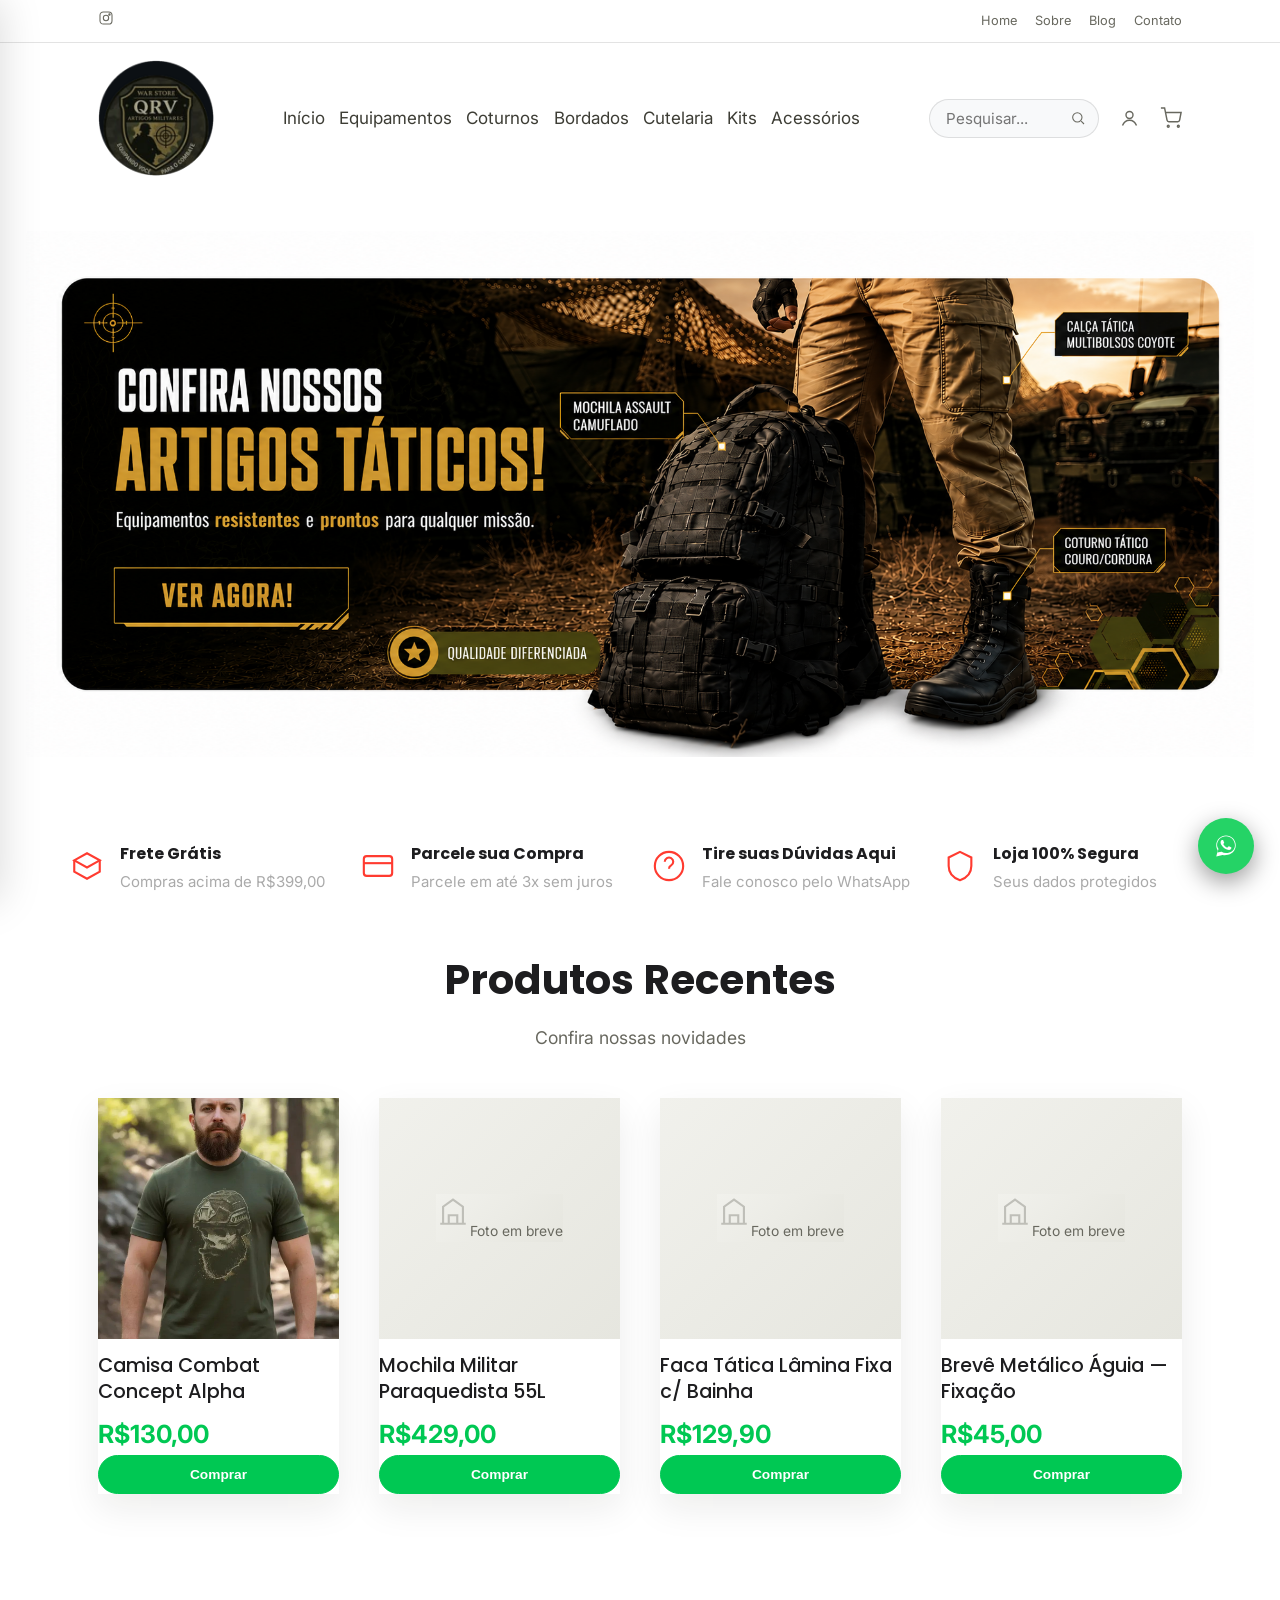
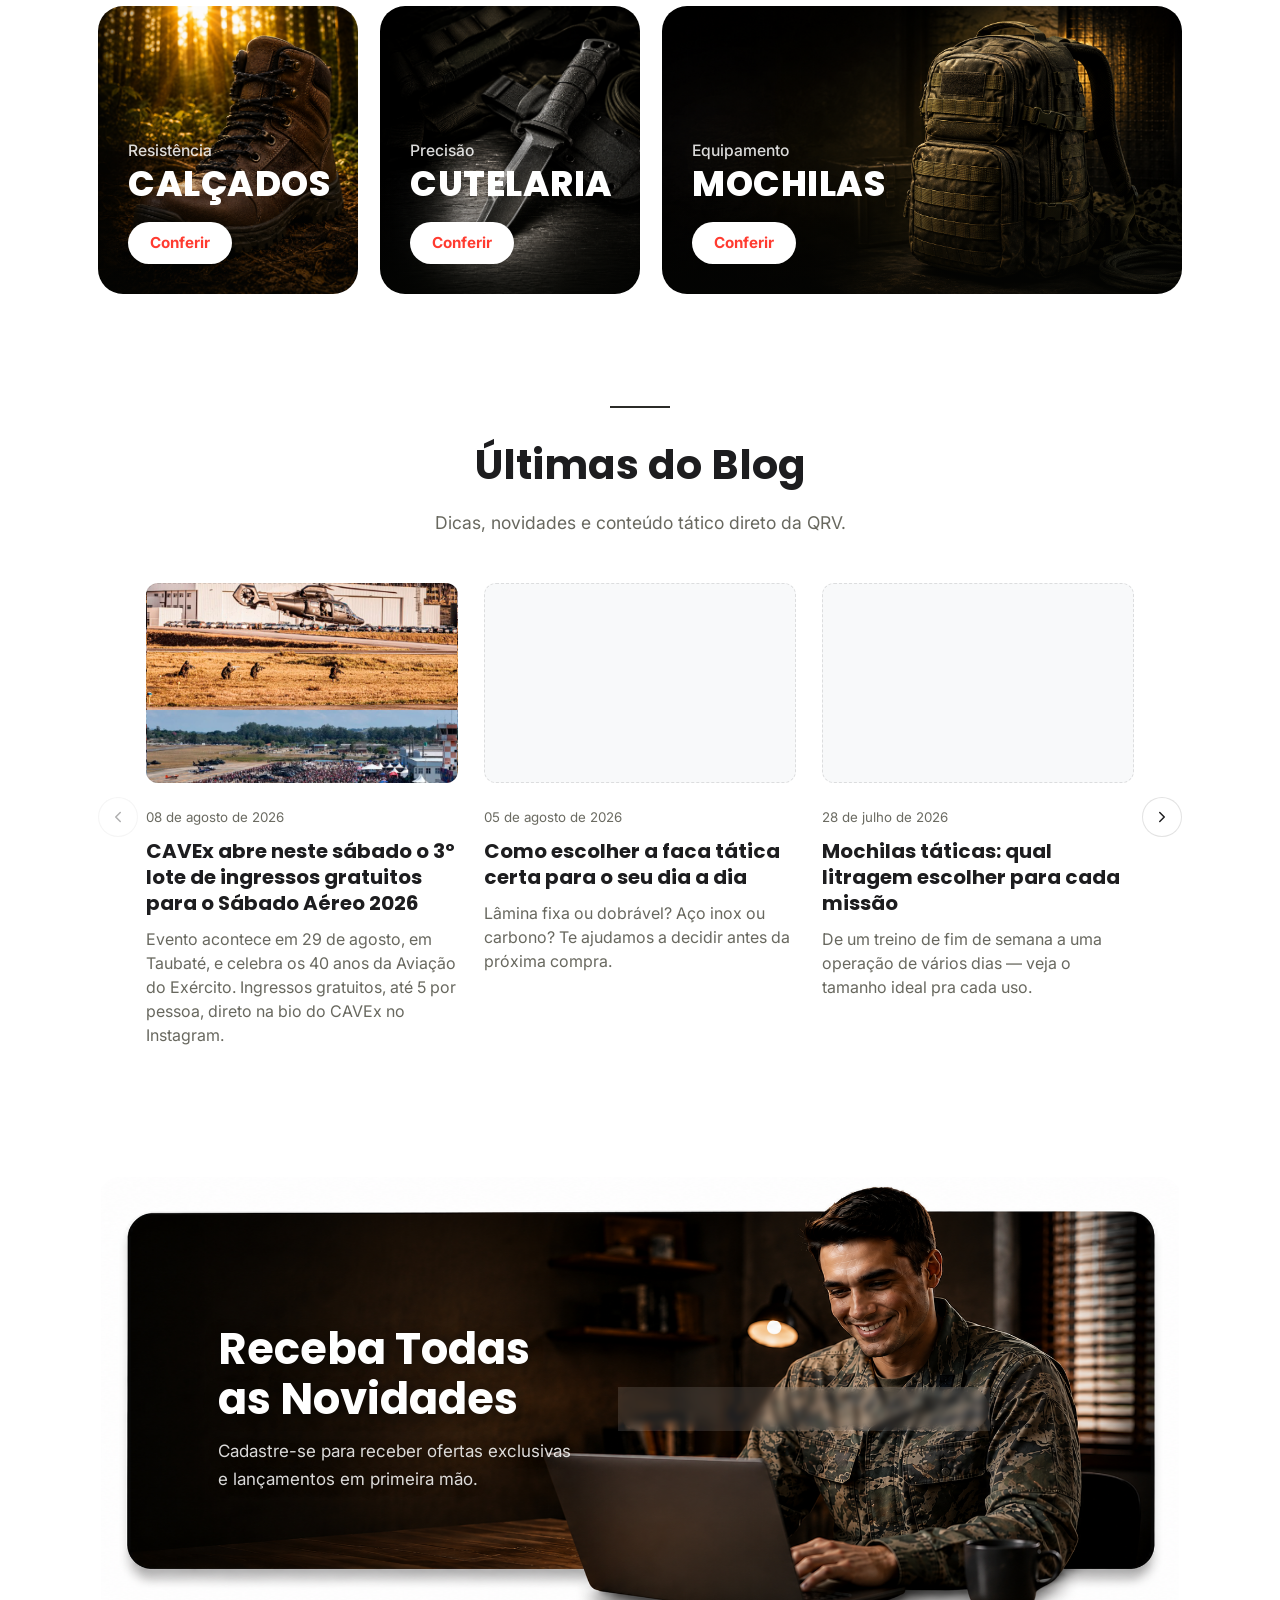
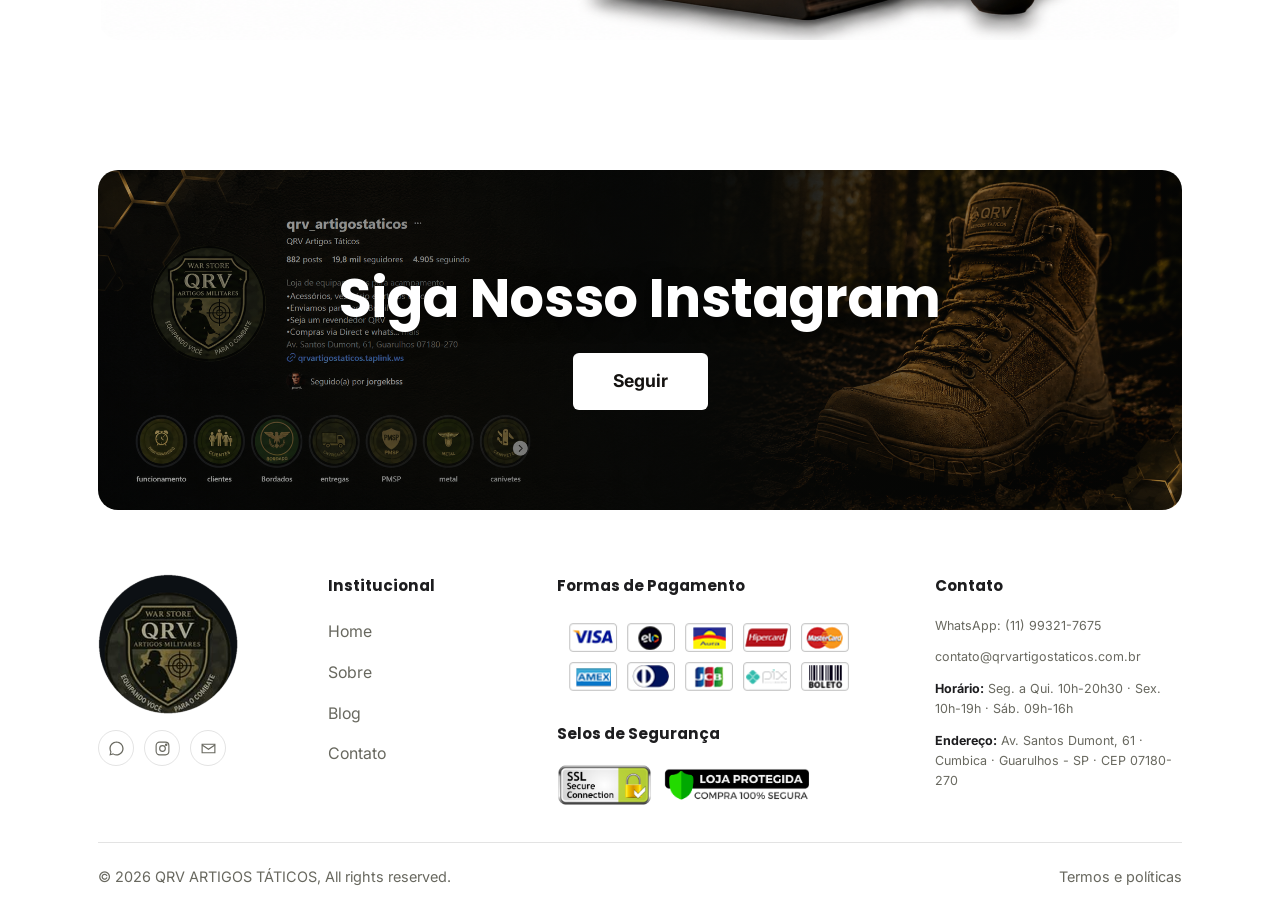
==== index.html @ dce921ef "c" ====
<!DOCTYPE html>
<html lang="pt-BR">
<head>
<meta charset="UTF-8">
<script>(function(){try{var t=localStorage.getItem('qrv_theme')||'light';document.documentElement.setAttribute('data-theme',t);}catch(e){}})();</script>
<link rel="icon" type="image/svg+xml" href="assets/favicon.svg">
<link rel="icon" type="image/png" sizes="32x32" href="assets/favicon-32.png">
<link rel="icon" type="image/png" sizes="192x192" href="assets/favicon-192.png">
<link rel="apple-touch-icon" href="assets/favicon-192.png">
<link rel="shortcut icon" href="assets/favicon.ico">
<meta name="viewport" content="width=device-width, initial-scale=1.0">
<title>QRV Artigos Táticos | Equipando você para o combate</title>
<link rel="preconnect" href="https://fonts.googleapis.com">
<link href="https://fonts.googleapis.com/css2?family=Inter:wght@400;500;600;700;800&family=Oswald:wght@400;500;600;700&family=Poppins:wght@300;400;500;600;700;800;900&display=swap" rel="stylesheet">
<link rel="stylesheet" href="assets/style.css?v=17">
</head>
<body>

  <div class="topbar">
    <div class="container">
      <div class="left">
        <a href="https://instagram.com/qrv_artigostaticos" target="_blank" rel="noopener" aria-label="Instagram">
          <svg viewBox="0 0 24 24" fill="none" stroke="currentColor" stroke-width="1.6" width="16" height="16"><rect x="3" y="3" width="18" height="18" rx="5"/><circle cx="12" cy="12" r="4"/><circle cx="17.2" cy="6.8" r="1"/></svg>
        </a>
      </div>
      <div class="right">
        <a href="index.html">Home</a>
        <a href="quem-somos.html">Sobre</a>
        <a href="index.html#blog">Blog</a>
        <a href="contato.html">Contato</a>
      </div>
    </div>
  </div>

  <header class="main">
    <div class="container">
      <div class="header-left">
        <button class="menu-toggle" id="menuToggle" aria-label="Abrir menu"><span></span><span></span><span></span></button>
        <a href="index.html" class="mini-logo"><img src="assets/logo.png" alt="QRV Artigos Táticos"></a>
      </div>
      <nav class="primary categories-nav inline-cats">
        <ul>
          <li><a href="index.html">Início</a></li>
          <li><a href="produtos.html?categoria=vestuario">Equipamentos</a></li>
          <li><a href="produtos.html?categoria=calcados">Coturnos</a></li>
          <li><a href="bordados.html">Bordados</a></li>
          <li><a href="produtos.html?categoria=facas">Cutelaria</a></li>
          <li><a href="produtos.html?categoria=kits">Kits</a></li>
          <li><a href="produtos.html?categoria=acessorios">Acessórios</a></li>
        </ul>
      </nav>
      <div class="header-actions">
        <form class="header-search-box" id="headerSearchBox" action="produtos.html" method="get">
          <input type="text" name="busca" placeholder="Pesquisar..." aria-label="Pesquisar produtos">
          <button type="submit" aria-label="Buscar"><svg viewBox="0 0 24 24" fill="none" stroke="currentColor" stroke-width="1.6" width="16" height="16"><circle cx="11" cy="11" r="7"/><path d="M21 21l-4.3-4.3"/></svg></button>
        </form>
        <a href="contato.html" class="account-link" aria-label="Minha conta / Fale conosco">
          <svg viewBox="0 0 24 24" fill="none" stroke="currentColor" stroke-width="1.6" width="21" height="21"><circle cx="12" cy="8" r="4"/><path d="M4 20c1.6-4 5-6 8-6s6.4 2 8 6"/></svg>
        </a>
        <a href="cart.html" class="cart-link" aria-label="Carrinho de compras">
          <svg viewBox="0 0 24 24" fill="none" stroke="currentColor" stroke-width="1.6" width="22" height="22"><circle cx="9" cy="21" r="1"/><circle cx="20" cy="21" r="1"/><path d="M1 1h4l2.68 13.39a2 2 0 0 0 2 1.61h9.72a2 2 0 0 0 2-1.61L23 6H6"/></svg>
          <span class="cart-count" id="cartCount">0</span>
        </a>
      </div>
    </div>
  </header>

  <!-- Drawer de menu mobile -->
  <div class="drawer-overlay" id="drawerOverlay"></div>
  <div class="mobile-drawer" id="mobileDrawer">
    <button class="drawer-close" id="drawerClose" aria-label="Fechar menu">&times;</button>
    <nav class="drawer-nav">
      <a href="produtos.html">Todos os Produtos</a>
      <a href="produtos.html?categoria=acessorios">Acessórios</a>
      <a href="produtos.html?categoria=calcados">Calçados</a>
      <a href="produtos.html?categoria=facas">Cutelaria</a>
      <a href="produtos.html?categoria=mochilas">Mochilas</a>
      <a href="produtos.html?categoria=protecao">Munição</a>
      <a href="produtos.html?categoria=vestuario">Vestuário</a>
      <a href="bordados.html">Bordados</a>
      <a href="revendedor.html">Seja Revendedor</a>
      <a href="quem-somos.html">Quem Somos</a>
      <a href="contato.html">Fale Conosco</a>
    </nav>
  </div>

  <!-- Banner promocional / carrossel automático -->
  <section class="promo-banner">
    <div class="promo-slides" id="promoSlides">
      <div class="promo-slide image-ready active" data-i="0" style="background-image:url('assets/banners/hero-artigos-taticos.png');">
        <a href="produtos.html" class="promo-slide-link" aria-label="Confira nossos artigos táticos"></a>
      </div>
      <div class="promo-slide image-ready" data-i="1" style="background-image:url('assets/banners/hero-protecao-defesa.png');">
        <a href="produtos.html?categoria=protecao" class="promo-slide-link" aria-label="Equipamentos de proteção e defesa"></a>
      </div>
      <div class="promo-slide image-ready" data-i="2" style="background-image:url('assets/banners/hero-bordado.png');">
        <a href="bordados.html" class="promo-slide-link" aria-label="Bordado 100% personalizado"></a>
      </div>
    </div>
    <div class="promo-dots" id="promoDots">
      <span class="active" data-i="0"></span><span data-i="1"></span><span data-i="2"></span>
    </div>
  </section>

  <!-- Barra de confiança -->
  <section class="trust-bar">
    <div class="container">
      <div class="trust-item">
        <svg viewBox="0 0 24 24" fill="none" stroke="currentColor" stroke-width="1.5"><path d="M3 8l9-5 9 5-9 5-9-5z"/><path d="M3 8v8l9 5 9-5V8"/></svg>
        <div><strong>Frete Grátis</strong><span>Compras acima de R$399,00</span></div>
      </div>
      <div class="trust-item">
        <svg viewBox="0 0 24 24" fill="none" stroke="currentColor" stroke-width="1.5"><rect x="2" y="5" width="20" height="14" rx="2"/><path d="M2 10h20"/></svg>
        <div><strong>Parcele sua Compra</strong><span>Parcele em até 3x sem juros</span></div>
      </div>
      <div class="trust-item">
        <svg viewBox="0 0 24 24" fill="none" stroke="currentColor" stroke-width="1.5"><path d="M12 19v.01"/><path d="M9 9a3 3 0 1 1 4.5 2.6c-.9.5-1.5 1.1-1.5 2.4"/><circle cx="12" cy="12" r="10"/></svg>
        <div><strong>Tire suas Dúvidas Aqui</strong><span>Fale conosco pelo WhatsApp</span></div>
      </div>
      <div class="trust-item">
        <svg viewBox="0 0 24 24" fill="none" stroke="currentColor" stroke-width="1.5"><path d="M12 2l8 4v6c0 5-3.5 8.5-8 10-4.5-1.5-8-5-8-10V6l8-4z"/></svg>
        <div><strong>Loja 100% Segura</strong><span>Seus dados protegidos</span></div>
      </div>
    </div>
  </section>

  <!-- Produtos Recentes — uma única fileira de 4 cards, igual à Feel -->
  <section class="section tight">
    <div class="container">
      <h2 class="section-title">Produtos Recentes</h2>
      <p class="section-sub">Confira nossas novidades</p>

      <div class="product-grid product-grid-4" id="recentesGrid">
        <article class="example-card product-card">
          <a href="produtos.html?categoria=vestuario">
            <div class="product-photo"><img src="assets/produto-camiseta.jpg" alt="Camisa Combat Concept Alpha" loading="lazy"></div>
            <div class="product-body">
              <h3>Camisa Combat Concept Alpha</h3>
              <p class="loc">Geral · Disponível</p>
              <div class="product-price">R$130,00</div>
            </div>
          </a>
          <button type="button" class="btn-add-cart" onclick="window.location.href='produtos.html'">Comprar</button>
        </article>
        <article class="example-card product-card">
          <a href="produtos.html?categoria=mochilas">
            <div class="product-photo"><div class="ph-wrap"><svg viewBox="0 0 24 24" fill="none" stroke="currentColor" stroke-width="1.5"><path d="M3 21h18M5 21V9l7-5 7 5v12M9 21v-6h6v6"/></svg>Foto em breve</div></div>
            <div class="product-body">
              <h3>Mochila Militar Paraquedista 55L</h3>
              <p class="loc">Exército Brasileiro · Disponível</p>
              <div class="product-price">R$429,00</div>
            </div>
          </a>
          <button type="button" class="btn-add-cart" onclick="window.location.href='produtos.html'">Comprar</button>
        </article>
        <article class="example-card product-card">
          <a href="produtos.html?categoria=facas">
            <div class="product-photo"><div class="ph-wrap"><svg viewBox="0 0 24 24" fill="none" stroke="currentColor" stroke-width="1.5"><path d="M3 21h18M5 21V9l7-5 7 5v12M9 21v-6h6v6"/></svg>Foto em breve</div></div>
            <div class="product-body">
              <h3>Faca Tática Lâmina Fixa c/ Bainha</h3>
              <p class="loc">Geral · Disponível</p>
              <div class="product-price">R$129,90</div>
            </div>
          </a>
          <button type="button" class="btn-add-cart" onclick="window.location.href='produtos.html'">Comprar</button>
        </article>
        <article class="example-card product-card">
          <a href="produtos.html?categoria=insignias">
            <div class="product-photo"><div class="ph-wrap"><svg viewBox="0 0 24 24" fill="none" stroke="currentColor" stroke-width="1.5"><path d="M3 21h18M5 21V9l7-5 7 5v12M9 21v-6h6v6"/></svg>Foto em breve</div></div>
            <div class="product-body">
              <h3>Brevê Metálico Águia — Fixação</h3>
              <p class="loc">Aeronáutica · Disponível</p>
              <div class="product-price">R$45,00</div>
            </div>
          </a>
          <button type="button" class="btn-add-cart" onclick="window.location.href='produtos.html'">Comprar</button>
        </article>
      </div>
    </div>
  </section>

  <!-- Mosaico de categorias — 3 cards (escuro / amarelo / vermelho), igual à Feel -->
  <section class="section tight">
    <div class="container">
      <div class="category-mosaic">
        <a class="mosaic-tile" href="produtos.html?categoria=calcados" aria-label="Ver Calçados" style="--tile-bg:url('banner-categoria-calcados.png');">
          <div class="mosaic-tile-content">
            <span class="mosaic-eyebrow">Resistência</span>
            <h3 class="mosaic-title">Calçados</h3>
            <span class="mosaic-conferir">Conferir</span>
          </div>
        </a>
        <a class="mosaic-tile" href="produtos.html?categoria=facas" aria-label="Ver Cutelaria" style="--tile-bg:url('banner-categoria-cutelaria.png');">
          <div class="mosaic-tile-content">
            <span class="mosaic-eyebrow">Precisão</span>
            <h3 class="mosaic-title">Cutelaria</h3>
            <span class="mosaic-conferir">Conferir</span>
          </div>
        </a>
        <a class="mosaic-tile" href="produtos.html?categoria=mochilas" aria-label="Ver Mochilas" style="--tile-bg:url('banner-categoria-mochilas.png');">
          <div class="mosaic-tile-content">
            <span class="mosaic-eyebrow">Equipamento</span>
            <h3 class="mosaic-title">Mochilas</h3>
            <span class="mosaic-conferir">Conferir</span>
          </div>
        </a>
      </div>
    </div>
  </section>

  <!-- Últimas do Blog -->
  <section class="section tight" id="blog">
    <div class="container">
      <div class="gold-rule"></div>
      <h2 class="section-title">Últimas do Blog</h2>
      <p class="section-sub">Dicas, novidades e conteúdo tático direto da QRV.</p>

      <div class="blog-carousel">
        <button type="button" class="blog-carousel-arrow prev" id="blogPrev" aria-label="Notícias anteriores">
          <svg viewBox="0 0 24 24" fill="none" stroke="currentColor" stroke-width="2" stroke-linecap="round" stroke-linejoin="round"><path d="M15 18l-6-6 6-6"/></svg>
        </button>
        <div class="blog-grid" id="blogGrid">
          <article class="blog-card">
            <a href="blog-cavex-sabado-aereo.html" class="blog-card-photo" style="background-image:url('assets/blog-cavex-sabado-aereo.png');"></a>
            <div class="blog-card-body">
              <span class="blog-card-date">08 de agosto de 2026</span>
              <h3><a href="blog-cavex-sabado-aereo.html">CAVEx abre neste sábado o 3º lote de ingressos gratuitos para o Sábado Aéreo 2026</a></h3>
              <p>Evento acontece em 29 de agosto, em Taubaté, e celebra os 40 anos da Aviação do Exército. Ingressos gratuitos, até 5 por pessoa, direto na bio do CAVEx no Instagram.</p>
            </div>
          </article>
          <article class="blog-card">
            <a href="blog-escolher-faca-tatica.html" class="blog-card-photo"></a>
            <div class="blog-card-body">
              <span class="blog-card-date">05 de agosto de 2026</span>
              <h3><a href="blog-escolher-faca-tatica.html">Como escolher a faca tática certa para o seu dia a dia</a></h3>
              <p>Lâmina fixa ou dobrável? Aço inox ou carbono? Te ajudamos a decidir antes da próxima compra.</p>
            </div>
          </article>
          <article class="blog-card">
            <a href="blog-mochilas-taticas-litragem.html" class="blog-card-photo"></a>
            <div class="blog-card-body">
              <span class="blog-card-date">28 de julho de 2026</span>
              <h3><a href="blog-mochilas-taticas-litragem.html">Mochilas táticas: qual litragem escolher para cada missão</a></h3>
              <p>De um treino de fim de semana a uma operação de vários dias — veja o tamanho ideal pra cada uso.</p>
            </div>
          </article>
          <article class="blog-card">
            <a href="bordados.html" class="blog-card-photo"></a>
            <div class="blog-card-body">
              <span class="blog-card-date">14 de julho de 2026</span>
              <h3><a href="bordados.html">Bordado personalizado: tudo que você precisa saber antes de pedir</a></h3>
              <p>Nome de guerra, tipo sanguíneo e insígnias — entenda como funciona o processo na QRV.</p>
            </div>
          </article>
        </div>
        <button type="button" class="blog-carousel-arrow next" id="blogNext" aria-label="Próximas notícias">
          <svg viewBox="0 0 24 24" fill="none" stroke="currentColor" stroke-width="2" stroke-linecap="round" stroke-linejoin="round"><path d="M9 18l6-6-6-6"/></svg>
        </button>
      </div>
    </div>
  </section>

  <section class="newsletter-band">
    <div class="container">
      <div class="newsletter-card">
        <div class="newsletter-card-text">
          <h3>Receba Todas<br class="desktop-only-br"> as Novidades</h3>
          <p>Cadastre-se para receber ofertas exclusivas e lançamentos em primeira mão.</p>
        </div>
        <form class="newsletter" id="newsletterForm">
          <input type="email" placeholder="Digite seu e-mail" required>
          <button type="submit">Inscreva-se</button>
        </form>
      </div>
    </div>
  </section>

  <section class="instagram-band">
    <div class="container">
      <div class="instagram-cta">
        <div class="instagram-cta-overlay">
          <h2>Siga Nosso Instagram</h2>
          <a href="https://instagram.com/qrv_artigostaticos" target="_blank" rel="noopener" class="btn-ig-seguir">Seguir</a>
        </div>
      </div>
    </div>
  </section>

  <footer id="contato">
    <div class="container">
      <div class="footer-grid footer-grid-4">
        <div class="footer-about">
          <a href="index.html" class="footer-logo-slot"><img src="assets/logo.png" alt="QRV Artigos Táticos" onerror="this.parentElement.innerHTML='<span class=logo>QRV <span>ARTIGOS</span> TÁTICOS</span>';"></a>
          <div class="footer-social">
            <a href="https://wa.me/5511993217675" target="_blank" rel="noopener" aria-label="WhatsApp"><svg viewBox="0 0 24 24" fill="currentColor" width="17" height="17"><path d="M12.02 2C6.5 2 2 6.48 2 12c0 1.77.46 3.45 1.28 4.9L2 22l5.25-1.38A9.96 9.96 0 0 0 12.02 22C17.52 22 22 17.52 22 12S17.52 2 12.02 2zm0 18.2c-1.6 0-3.13-.43-4.46-1.24l-.32-.19-3.13.82.84-3.05-.2-.31A8.17 8.17 0 0 1 3.8 12c0-4.54 3.7-8.2 8.22-8.2 4.53 0 8.2 3.66 8.2 8.2 0 4.53-3.68 8.2-8.2 8.2z"/></svg></a>
            <a href="https://instagram.com/qrv_artigostaticos" target="_blank" rel="noopener" aria-label="Instagram"><svg viewBox="0 0 24 24" fill="none" stroke="currentColor" stroke-width="1.6" width="17" height="17"><rect x="3" y="3" width="18" height="18" rx="5"/><circle cx="12" cy="12" r="4"/><circle cx="17.2" cy="6.8" r="1"/></svg></a>
            <a href="mailto:contato@qrvartigostaticos.com.br" aria-label="E-mail"><svg viewBox="0 0 24 24" fill="none" stroke="currentColor" stroke-width="1.6" width="17" height="17"><path d="M3 6h18v12H3z"/><path d="M3 7l9 6 9-6"/></svg></a>
          </div>
        </div>
        <div>
          <h4>Institucional</h4>
          <ul>
            <li><a href="index.html">Home</a></li>
            <li><a href="quem-somos.html">Sobre</a></li>
            <li><a href="index.html#blog">Blog</a></li>
            <li><a href="contato.html">Contato</a></li>
          </ul>
        </div>
        <div>
          <h4>Formas de Pagamento</h4>
          <div class="payment-icons">
            <img src="assets/pagamento-bandeiras.png" alt="Formas de pagamento aceitas: Visa, Elo, Aura, Hipercard, Mastercard, Amex, Diners Club, JCB, Pix e Boleto">
          </div>
          <h4 style="margin-top:22px;">Selos de Segurança</h4>
          <div class="security-badges">
            <img src="assets/selo-ssl.png" alt="Selo SSL Secure Connection" class="sec-badge-img">
            <img src="assets/selo-loja-protegida.png" alt="Selo Loja Protegida - Compra 100% Segura" class="sec-badge-img">
          </div>
        </div>
        <div>
          <h4>Contato</h4>
          <ul class="contact-details">
            <li><a href="https://wa.me/5511993217675" target="_blank" rel="noopener">WhatsApp: (11) 99321-7675</a></li>
            <li><a href="mailto:contato@qrvartigostaticos.com.br">contato@qrvartigostaticos.com.br</a></li>
          </ul>
          <p class="footer-contact-info"><strong>Horário:</strong> Seg. a Qui. 10h-20h30 · Sex. 10h-19h · Sáb. 09h-16h</p>
          <p class="footer-contact-info"><strong>Endereço:</strong> Av. Santos Dumont, 61 · Cumbica · Guarulhos - SP · CEP 07180-270</p>
        </div>
      </div>
      <div class="footer-bottom">
        <span>© 2026 QRV ARTIGOS TÁTICOS, All rights reserved.</span>
        <a href="#">Termos e políticas</a>
      </div>
    </div>
  </footer>

  <a href="https://wa.me/5511993217675" target="_blank" rel="noopener" class="whatsapp-float" aria-label="WhatsApp">
    <svg viewBox="0 0 32 32" width="26" height="26" fill="#fff"><path d="M16.02 3C9.4 3 4 8.38 4 15c0 2.36.7 4.55 1.9 6.4L4 29l7.8-1.85A11.9 11.9 0 0 0 16.02 27C22.65 27 28 21.62 28 15S22.65 3 16.02 3zm0 21.7c-1.98 0-3.83-.55-5.4-1.5l-.39-.23-4.63 1.1 1.1-4.5-.25-.4A9.63 9.63 0 0 1 5 15c0-6.07 5-11 11.02-11S27 8.93 27 15s-4.98 9.7-10.98 9.7zm5.98-7.3c-.33-.16-1.94-.96-2.24-1.07-.3-.11-.52-.16-.74.16-.22.33-.85 1.07-1.04 1.29-.19.22-.38.24-.71.08-.33-.16-1.4-.51-2.66-1.63-.98-.87-1.65-1.95-1.84-2.27-.19-.33-.02-.5.14-.66.15-.15.33-.38.5-.57.16-.19.22-.33.33-.55.11-.22.05-.41-.03-.57-.08-.16-.74-1.78-1.01-2.44-.27-.64-.54-.55-.74-.56h-.63c-.22 0-.57.08-.87.41-.3.33-1.14 1.11-1.14 2.71 0 1.6 1.17 3.15 1.33 3.37.16.22 2.3 3.51 5.57 4.92.78.34 1.38.54 1.86.69.78.25 1.49.21 2.05.13.63-.1 1.94-.79 2.21-1.56.27-.77.27-1.43.19-1.56-.08-.14-.3-.22-.63-.38z"/></svg>
  </a>

<script src="assets/site.js"></script>
<script type="module" src="assets/chatbot.js"></script>
<script type="module" src="assets/theme.js"></script>
<script type="module" src="assets/cart.js"></script>
<script>
  // Carrossel automático do banner promocional (3 slides)
  (function () {
    const slides = document.querySelectorAll('#promoSlides .promo-slide');
    const dots = document.querySelectorAll('#promoDots span');
    if (slides.length === 0) return;
    let atual = 0;
    function irPara(i) {
      slides[atual].classList.remove('active');
      dots[atual]?.classList.remove('active');
      atual = (i + slides.length) % slides.length;
      slides[atual].classList.add('active');
      dots[atual]?.classList.add('active');
    }
    let timer = setInterval(() => irPara(atual + 1), 5000);
    dots.forEach(dot => {
      dot.addEventListener('click', () => {
        irPara(Number(dot.dataset.i));
        clearInterval(timer);
        timer = setInterval(() => irPara(atual + 1), 5000);
      });
    });
  })();
</script>
<script type="module">
  import { fetchProdutos, productCardHTML } from './assets/supabase-client.js';

  // "Produtos Recentes" — uma única fileira com exatamente 4 produtos, igual à Feel
  async function loadProdutosRecentes() {
    const recentes = await fetchProdutos({ limit: 4 });
    if (recentes.length > 0) {
      const grid = document.getElementById('recentesGrid');
      grid.innerHTML = recentes.map(p => productCardHTML(p)).join('');
    }
  }

  loadProdutosRecentes();
</script>
</body>
</html>
---- assets/style.css ----
/* ---------- Paleta única, estilo Feel/Apple (claro/branco) ----------
   O site QRV usava um tema escuro por padrão com alternância pra um tema
   claro via botão + localStorage. Isso causava um bug real: quem já tinha
   visitado o site antes (e ficado com "dark" salvo no navegador) continuava
   vendo a versão escura/antiga mesmo depois do redesign, porque só o bloco
   :root[data-theme="light"] tinha sido atualizado — o :root base (usado
   quando o atributo é "dark" ou está ausente) continuava com as cores
   antigas. Agora as duas variantes usam a mesma paleta clara, então não tem
   mais "modo escuro" pra sobrar preto em lugar nenhum, nem esse bug de
   cache voltar a aparecer. */
:root, :root[data-theme="light"]{
  --bg:#ffffff;
  --bg-alt:#F8F9FA;
  --panel:#ffffff;
  --olive:#2b2b28;
  --olive-light:#6b6b62;
  --gold:#2b2b28;
  --gold-light:#6b6b62;
  --text:#1D1D1F;
  --text-muted:#68685f;
  --border:rgba(29,29,31,.12);
  --red:#FF3B30;
  --green:#00C853;
  --green-dark:#00A844;
  --card-shadow:0 14px 34px rgba(20,20,15,.08);
  --topbar-bg:#ffffff;
  --header-bg:#ffffff;
  --footer-bg:#FFFFFF;
}
:root[data-theme="light"] nav.primary a{color:#3d3d35;}
:root[data-theme="light"] .product-card, :root[data-theme="light"] .feature-card,
:root[data-theme="light"] .contact-card, :root[data-theme="light"] .cart-summary,
:root[data-theme="light"] .checkout-section, :root[data-theme="light"] .search-panel,
:root[data-theme="light"] .price-table, :root[data-theme="light"] .cart-table,
:root[data-theme="light"] .produtos-table, :root[data-theme="light"] .ai-key-box,
:root[data-theme="light"] .ai-autofill-box, :root[data-theme="light"] .admin-form{
  box-shadow:var(--card-shadow);
}
:root[data-theme="light"] .product-photo, :root[data-theme="light"] .ph-wrap{background:linear-gradient(135deg,#f1f1ec,#e6e6df);}
/* .search-panel e os campos .field dentro dele são intencionalmente um
   card escuro (usado no filtro da home, no formulário de bordado e no
   Fale Conosco) — removido o override que tentava clarear o fundo dos
   campos só no tema "light", porque ele deixava o texto digitado
   (branco, definido abaixo) ilegível sobre fundo quase branco. */
:root[data-theme="light"] .promo-banner{background-blend-mode:normal;}
:root[data-theme="light"] .trust-bar{background:#FFFFFF;}
:root[data-theme="light"] .quote-band{background:linear-gradient(180deg, rgba(255,255,255,.88), rgba(255,255,255,.96)), url('hero-tatico.jpg') center 20% / cover no-repeat;color:var(--text);}
:root[data-theme="light"] .lightbox{background:#fff;}

/* Textos em dourado ficam com contraste fraco sobre fundo branco — no tema
   claro, subtítulo do card e badge de categoria passam para tons
   escuros/pretos para leitura confortável. O preço é verde (bom contraste
   nos dois temas, não precisa de override) e o dourado continua como
   acento (botões, bordas, ícones). */
:root[data-theme="light"] .price-old{color:var(--text-muted);}
:root[data-theme="light"] .product-body .loc{color:#3d3d35;}
:root[data-theme="light"] .badge:not(.op):not(.esgotado):not(.frete){
  background:var(--text);color:#fff;
}
:root[data-theme="light"] .badge.op{color:var(--text);border-color:rgba(24,24,27,.2);background:rgba(255,255,255,.75);}

/* Fonte base maior em todo o site — a maioria dos tamanhos abaixo usa rem,
   então subir a base aumenta proporcionalmente o texto inteiro da loja. */
html{font-size:18.5px;}
*{margin:0;padding:0;box-sizing:border-box;}
/* overflow-x:hidden é essencial aqui: a técnica "full-bleed" (width:100vw +
   margem negativa) usada no banner do Instagram estica alguns pixels além da
   largura visível, porque 100vw conta a faixa da barra de rolagem e a página
   não. Sem travar isso, a página ganha uma rolagem horizontal fantasma que
   pode deslocar o banner e abrir frestas brancas nas laterais. */
html,body{overflow-x:hidden;}
body{
  font-family:'Inter',sans-serif;
  background:var(--bg);
  color:var(--text);
  line-height:1.6;
  transition:background .25s ease, color .25s ease;
}
h1,h2,h3,.stencil{font-weight:700;color:var(--text);font-family:'Poppins',sans-serif;}
a{text-decoration:none;color:inherit;}
img{max-width:100%;display:block;}
.container{max-width:1140px;margin:0 auto;padding:0 28px;}
ul{list-style:none;}

/* Top bar — tamanho fixo em px (não usa rem) pra não crescer junto com o
   aumento geral da fonte do site; essa linha continua compacta e numa
   linha só, como era antes. */
.topbar{background:var(--topbar-bg);border-bottom:1px solid var(--border);font-size:12.8px;color:var(--text-muted);}
.topbar .container{display:flex;justify-content:space-between;align-items:center;height:42px;flex-wrap:nowrap;}
.topbar .left{display:flex;gap:24px;}
.topbar .left span{display:flex;align-items:center;gap:6px;}
.topbar .right{display:flex;gap:18px;align-items:center;}
.topbar .right a{color:var(--text-muted);}
.topbar .right a:hover{color:var(--red);}

/* Alternador de tema */
.theme-toggle{
  display:flex;align-items:center;justify-content:center;width:26px;height:26px;border-radius:50%;
  background:rgba(255,255,255,.06);border:1px solid var(--border);cursor:pointer;font-size:.85rem;
  padding:0;line-height:1;transition:transform .2s, background .2s;
}
.theme-toggle:hover{transform:scale(1.08);background:rgba(194,166,73,.18);}
.theme-toggle .theme-icon{pointer-events:none;}

/* Header / nav */
header.main{
  background:var(--header-bg);
  backdrop-filter:blur(6px);
  border-bottom:none;
  position:sticky;top:0;z-index:50;
  transition:background .25s ease;
}
header.main .container{display:flex;align-items:center;justify-content:space-between;height:150px;gap:28px;}
.header-left{display:flex;align-items:center;gap:12px;flex:0 0 auto;margin-right:8px;}
.mini-logo{display:flex;align-items:center;white-space:nowrap;}
.mini-logo img{height:116px;width:116px;border-radius:50%;object-fit:cover;display:block;}
.logo{font-size:1.5rem;font-weight:600;color:var(--text);}
.logo span{color:var(--gold);}
.logo small{display:block;font-family:'Inter',sans-serif;font-size:.55rem;color:var(--text-muted);font-weight:400;}
.header-actions{flex:0 0 auto;display:flex;align-items:center;gap:20px;min-width:0;margin-left:8px;}
nav.primary{min-width:0;flex:1;display:flex;justify-content:center;overflow:hidden;}
nav.primary ul{display:flex;gap:clamp(8px,1.1vw,20px);flex-wrap:nowrap;white-space:nowrap;align-items:center;}
nav.primary a{font-size:.92rem;color:var(--text-muted);transition:color .2s;white-space:nowrap;}
nav.primary a:hover, nav.primary a.active{color:var(--gold-light);}
.menu-toggle{display:none;flex-direction:column;gap:5px;cursor:pointer;background:none;border:none;padding:6px;}
.menu-toggle span{width:26px;height:2px;background:var(--gold);}

/* Mega Menu de categorias */
.has-mega{position:relative;}
.has-mega > a::after{content:'▾';margin-left:5px;font-size:.65em;}
.mega-menu{
  position:absolute;top:calc(100% + 14px);left:50%;transform:translateX(-50%);
  background:var(--panel);border:1px solid var(--border);border-radius:8px;
  display:none;grid-template-columns:repeat(3,1fr);gap:28px;padding:26px 30px;
  box-shadow:0 24px 50px rgba(0,0,0,.35);z-index:80;min-width:520px;
}
.has-mega:hover .mega-menu{display:grid;}
.mega-col{display:flex;flex-direction:column;gap:12px;}
.mega-col a{
  font-family:'Inter',sans-serif;font-size:.85rem;letter-spacing:normal;text-transform:none;
  color:var(--text-muted);white-space:nowrap;
}
.mega-col a:hover{color:var(--gold-light);}

/* Busca / conta / carrinho no header */
/* Barra de busca sempre visível no header, estilo Feel (pílula cinza claro) */
.header-search-box{
  display:flex;align-items:center;gap:0;
  background:var(--bg-alt);border:1px solid var(--border);border-radius:30px;
}
.header-search-box input{
  background:none;border:none;color:var(--text);font-size:.82rem;padding:9px 4px 9px 16px;width:clamp(110px,10vw,170px);
  font-family:'Inter',sans-serif;
}
.header-search-box input:focus{outline:none;}
.header-search-box button{background:none;border:none;color:var(--text-muted);padding:9px 12px;cursor:pointer;display:flex;}
.header-search-box button:hover{color:var(--gold-light);}
.account-link{display:flex;align-items:center;justify-content:center;color:var(--text-muted);flex:0 0 auto;transition:color .2s;}
.account-link:hover{color:var(--gold-light);}
.cart-link{position:relative;display:flex;align-items:center;justify-content:center;color:var(--text-muted);flex:0 0 auto;transition:color .2s;}
.cart-link:hover{color:var(--gold-light);}
@media (max-width:640px){
  .header-search-box input{width:100px;}
}
.cart-count{
  position:absolute;top:-8px;right:-10px;min-width:18px;height:18px;padding:0 4px;border-radius:20px;
  background:var(--red);color:#fff;font-size:.65rem;font-weight:700;line-height:18px;text-align:center;
  display:none;
}
.cart-count.show{display:block;}

@media (max-width:1080px){
  nav.primary ul{gap:12px;}
  .mega-menu{min-width:440px;}
}

/* Drawer de menu mobile */
.drawer-overlay{position:fixed;inset:0;background:rgba(0,0,0,.65);z-index:150;opacity:0;pointer-events:none;transition:opacity .3s ease;}
.drawer-overlay.open{opacity:1;pointer-events:auto;}
.mobile-drawer{
  position:fixed;top:0;left:0;bottom:0;width:82%;max-width:340px;
  background:#ffffff;border-right:1px solid var(--border);z-index:200;box-shadow:0 0 40px rgba(0,0,0,.15);
  transform:translateX(-100%);transition:transform .35s ease;padding:70px 32px 40px;overflow-y:auto;
}
.mobile-drawer.open{transform:translateX(0);}
.drawer-close{position:absolute;top:22px;left:24px;background:none;border:none;color:var(--gold-light);font-size:1.8rem;line-height:1;cursor:pointer;padding:4px;}
.drawer-nav{display:flex;flex-direction:column;gap:24px;}
.drawer-nav a{font-size:1.5rem;font-weight:500;color:var(--text);}
.drawer-nav a:hover, .drawer-nav a.active{color:var(--gold-light);}

/* Hero */
.hero{
  position:relative;min-height:88vh;display:flex;align-items:center;
  background:linear-gradient(180deg, rgba(6,7,4,.6) 0%, rgba(6,7,4,.4) 35%, rgba(6,7,4,.9) 100%), url('hero-tatico.jpg') center/cover no-repeat;
}
.hero .container{width:100%;padding-top:40px;padding-bottom:60px;display:flex;flex-direction:column;align-items:center;text-align:center;}
.hero-intro{display:flex;flex-direction:column;align-items:center;}
.hero-eyebrow{color:var(--gold-light);font-size:.75rem;margin-bottom:18px;display:block;}
.hero h1{font-size:3.2rem;font-weight:700;max-width:760px;color:var(--text);margin-bottom:16px;margin-left:auto;margin-right:auto;line-height:1.15;}
.hero h1 em{font-style:normal;color:var(--gold);}
.hero p.lead{max-width:540px;color:var(--text-muted);font-size:1.05rem;margin-bottom:40px;margin-left:auto;margin-right:auto;font-family:'Inter',sans-serif;text-transform:none;letter-spacing:normal;}
.hero-tags{display:flex;gap:14px;flex-wrap:wrap;justify-content:center;margin-bottom:36px;}
.hero-tags span{
  border:1px solid var(--border);color:var(--gold-light);font-size:.72rem;padding:8px 16px;border-radius:30px;background:rgba(0,0,0,.3);
}

/* Page header (inner pages) */
/* Essa faixa fica vazia em todas as páginas internas (só o container, sem
   título) — antes tinha um respiro enorme (150px) pensado pra um header bem
   mais baixo; com o header maior de hoje isso virou um vão gigante entre o
   menu e o conteúdo. Reduzido pra um respiro discreto. */
.page-header{padding:28px 0;background:var(--bg);}
.breadcrumb{font-size:.75rem;color:var(--text-muted);margin-bottom:10px;}
.breadcrumb a{color:var(--text-muted);}
.breadcrumb a:hover{color:var(--red);}

/* Filtros / search panel */
.search-section{position:relative;margin-top:-90px;z-index:5;padding-bottom:60px;}
.search-panel{
  background:rgba(20,21,15,.88);border:1px solid var(--border);border-radius:6px;padding:26px;
  backdrop-filter:blur(8px);box-shadow:0 20px 60px rgba(0,0,0,.5);
}
.search-grid{display:grid;grid-template-columns:repeat(5,1fr);gap:18px 22px;margin-bottom:20px;}
.field label{display:block;font-size:.68rem;color:var(--gold-light);margin-bottom:8px;}
.field select, .field input, .field textarea{
  width:100%;background:rgba(255,255,255,.08);border:1px solid rgba(255,255,255,.18);color:#fff;
  padding:11px 12px;border-radius:4px;font-family:'Inter',sans-serif;font-size:.85rem;
}
.field select:focus, .field input:focus, .field textarea:focus{outline:none;border-color:var(--gold);}
.field input::placeholder, .field textarea::placeholder{color:rgba(255,255,255,.45);}
.field select{color:#fff;}
.field select option{color:#1D1D1F;}
.field textarea{resize:vertical;min-height:90px;}
.search-footer{display:flex;justify-content:flex-end;}

.btn-gold{
  background:var(--red);color:#fff;border:none;padding:13px 34px;border-radius:30px;
  font-weight:600;font-size:.8rem;cursor:pointer;
  transition:transform .2s, box-shadow .2s;
}
.btn-gold:hover{transform:translateY(-2px);box-shadow:0 10px 24px rgba(255,59,48,.35);background:#e0291f;}
.btn-outline{
  background:transparent;border:1px solid var(--gold);color:var(--gold-light);padding:12px 30px;border-radius:4px;
  font-size:.8rem;cursor:pointer;
}
.btn-add-cart-detail{
  display:inline-flex;align-items:center;justify-content:center;box-sizing:border-box;
  width:auto;max-width:100%;height:44px;background:#22c55e;color:#fff;border:none;padding:0 30px;border-radius:25px;
  font-weight:500;font-size:.8rem;cursor:pointer;font-family:'Inter',sans-serif;
  transition:transform .2s, box-shadow .2s, background .2s;
}
.btn-add-cart-detail:hover{transform:translateY(-2px);box-shadow:0 10px 24px rgba(34,197,94,.35);background:#1fb355;}
.btn-whatsapp{
  display:flex;align-items:center;justify-content:center;gap:10px;background:#25D366;color:#0b0b0c;border:none;
  padding:13px 20px;border-radius:4px;font-weight:600;font-size:.82rem;cursor:pointer;width:100%;transition:filter .2s;
}
.btn-whatsapp:hover{filter:brightness(1.08);}

/* Section titles */
.section{padding:90px 0;}
.section.tight{padding:56px 0;}
.section-title{text-align:center;margin-bottom:12px;font-size:2.2rem;font-weight:700;}
.section-title.left{text-align:left;}
.section-title.related-title{text-align:left;font-size:1.7rem;margin-bottom:26px;}

/* Produtos Relacionados (página de produto) — grade estática igual à referência,
   sem carrossel: imagem, título, preço, parcelamento e botão "Comprar". */
.related-grid{display:grid;grid-template-columns:repeat(auto-fill,170px);gap:24px 20px;justify-content:start;margin-bottom:28px;}
.related-card{display:flex;flex-direction:column;align-items:center;text-align:center;justify-content:space-between;height:100%;text-decoration:none;color:inherit;}
.related-card-img{width:100%;border-radius:14px;overflow:hidden;aspect-ratio:4/3;margin-bottom:10px;background:var(--bg-alt,#f2f2ef);border:1px solid var(--border);}
.related-card-img img{width:100%;height:100%;object-fit:cover;display:block;}
.related-card-img.ph-wrap{display:flex;align-items:center;justify-content:center;color:var(--text-muted);}
.related-card-img.ph-wrap svg{width:28px;height:28px;}
.related-card-title{font-family:'Poppins',sans-serif;font-size:.85rem;font-weight:400;color:var(--text);margin-bottom:4px;line-height:1.3;
  display:-webkit-box;-webkit-line-clamp:2;-webkit-box-orient:vertical;overflow:hidden;}
.related-card-price{font-family:'Poppins',sans-serif;font-size:1.1rem;font-weight:700;color:var(--green);margin-bottom:2px;}
.related-card-installment{font-family:'Poppins',sans-serif;font-size:.72rem;font-weight:400;color:var(--text-muted);margin-bottom:10px;line-height:1.4;}
.related-card-btn{
  align-self:center;margin-top:12px;display:inline-flex;align-items:center;justify-content:center;background:var(--green);color:#fff;
  font-family:'Inter',sans-serif;font-size:13px;font-weight:600;padding:8px 20px;border-radius:20px;
  width:auto;max-width:100%;flex:0 0 auto;transition:filter .2s;box-sizing:border-box;
}
.related-card-btn:hover{filter:brightness(1.08);}
@media (max-width:640px){
  .related-grid{grid-template-columns:repeat(auto-fill,140px);gap:20px 14px;}
}
.section-sub{text-align:center;color:var(--text-muted);max-width:560px;margin:0 auto 46px;font-size:.95rem;font-family:'Inter',sans-serif;text-transform:none;letter-spacing:normal;}
.gold-rule{width:60px;height:2px;background:var(--gold);margin:0 auto 24px;}
.gold-rule.left{margin:0 0 20px;}

/* Category pills / filtros rápidos */
.cat-pills{display:flex;justify-content:center;gap:12px;flex-wrap:wrap;margin-bottom:46px;}
.cat-pill{
  background:transparent;border:1px solid var(--border);color:var(--text-muted);padding:9px 22px;border-radius:30px;
  font-size:.75rem;cursor:pointer;transition:all .2s;
}
.cat-pill.active, .cat-pill:hover{background:var(--olive);border-color:var(--olive-light);color:var(--text);}

/* ---------- Loja: layout com filtros em barra lateral (padrão de referência) ---------- */
.shop-layout{display:grid;grid-template-columns:250px 1fr;gap:40px;align-items:start;}
.shop-sidebar{position:sticky;top:170px;display:flex;flex-direction:column;gap:28px;}
.sidebar-block h4{
  font-size:.78rem;color:var(--text);margin-bottom:14px;
  font-weight:600;padding-bottom:8px;border-bottom:1px solid var(--border);
}
.cat-pills-vertical{display:flex;flex-direction:column;gap:6px;margin-bottom:0;}
.cat-pills-vertical .cat-pill{
  text-align:left;border:none;background:none;padding:6px 0;border-radius:0;color:var(--text-muted);
  font-size:.82rem;letter-spacing:normal;text-transform:none;font-family:'Inter',sans-serif;
}
.cat-pills-vertical .cat-pill.active, .cat-pills-vertical .cat-pill:hover{background:none;color:var(--gold-light);font-weight:600;}
.sidebar-select{
  width:100%;background:var(--panel);border:1px solid var(--border);color:var(--text);
  padding:11px 12px;border-radius:4px;font-family:'Inter',sans-serif;font-size:.85rem;
}
.sidebar-select:focus{outline:none;border-color:var(--gold);}
.shop-main{min-width:0;}
.shop-toolbar{display:flex;justify-content:space-between;align-items:center;margin-bottom:20px;min-height:20px;gap:16px;}
.results-count{font-size:.82rem;color:var(--text-muted);}
.sort-select{
  background:var(--panel);border:1px solid var(--border);color:var(--text);
  padding:10px 14px;border-radius:30px;font-family:'Inter',sans-serif;font-size:.82rem;cursor:pointer;
}
.sort-select:focus{outline:none;border-color:var(--red);}
.price-range-slider{width:100%;accent-color:var(--red);margin-top:6px;}
.price-range-value{font-size:.78rem;color:var(--text-muted);margin-top:6px;}
.pagination{display:flex;justify-content:center;align-items:center;gap:8px;margin-top:36px;}
.page-btn{
  width:38px;height:38px;border-radius:50%;border:1px solid var(--border);background:var(--panel);
  color:var(--text);font-family:'Inter',sans-serif;font-size:.85rem;font-weight:600;cursor:pointer;
  display:flex;align-items:center;justify-content:center;transition:.2s;
}
.page-btn:hover{border-color:var(--red);color:var(--red);}
.page-btn.active{background:var(--red);border-color:var(--red);color:#fff;}
.page-btn.page-next{width:auto;padding:0 14px;border-radius:20px;}
@media (max-width:900px){
  .shop-layout{grid-template-columns:1fr;}
  .shop-sidebar{position:static;flex-direction:row;flex-wrap:wrap;gap:20px;}
  .sidebar-block{flex:1 1 200px;}
  .cat-pills-vertical{flex-direction:row;flex-wrap:wrap;}
  .cat-pills-vertical .cat-pill{border:1px solid var(--border);border-radius:30px;padding:7px 16px;}
}

/* Product grid — sem "cartão": nada de fundo, borda ou sombra ao redor, só a
   foto cheia (sem cantos cortados), nome e preço, igual à loja de referência. */
.product-grid{display:grid;grid-template-columns:repeat(3,1fr);gap:32px 40px;align-items:stretch;}
.product-card{
  background:transparent;border:none;border-radius:0;box-shadow:none;
  transition:opacity .25s ease;
  display:flex;flex-direction:column;height:100%;
}
.product-card:hover{transform:none;box-shadow:none;border-color:transparent;}
/* Card inteiro em flex-column: o link cresce (flex:1) pra ocupar o espaço
   disponível e o corpo do card (título/preço) também é flex-column com
   justify-content:space-between, então o botão "Comprar" — que fica logo
   depois do link, como último filho do card — sempre gruda na mesma linha
   embaixo (margin-top:auto), não importa se o título tem 1 ou 3 linhas. */
.product-card > a{display:flex;flex-direction:column;flex:1;color:inherit;}
.product-photo{
  position:relative;height:auto;aspect-ratio:1/1;overflow:hidden;background:#FFFFFF;
  border:none;border-radius:0;box-sizing:border-box;
  display:flex;align-items:center;justify-content:center;color:var(--text-muted);font-size:.75rem;}
.product-photo svg{width:34px;height:34px;opacity:.35;margin-bottom:8px;}
.product-photo .ph-wrap{text-align:center;}
.product-photo img{position:relative;width:100%;height:100%;object-fit:cover;display:block;}
.badge{
  position:absolute;top:14px;left:14px;background:linear-gradient(135deg,var(--gold-light),var(--gold));color:#141210;
  font-size:.62rem;font-weight:700;padding:6px 12px;border-radius:20px;z-index:3;
  box-shadow:0 6px 16px rgba(0,0,0,.35);
  display:none;
}
.badge.op{left:auto;right:14px;background:rgba(8,8,6,.7);backdrop-filter:blur(6px);color:var(--gold-light);border:1px solid rgba(194,166,73,.4);}
.badge.esgotado{left:auto;right:14px;top:auto;bottom:14px;background:rgba(165,50,42,.85);color:#fff;border:none;}
.badge.frete{background:linear-gradient(135deg,var(--olive-light),var(--olive));color:#fff;}
.product-body{padding:14px 0 0;flex:1;display:flex;flex-direction:column;justify-content:space-between;}
.product-body h3{
  font-size:1.05rem;font-weight:500;margin-bottom:4px;text-transform:none;
  min-height:2.5em;line-height:1.35;
  display:-webkit-box;-webkit-line-clamp:2;-webkit-box-orient:vertical;overflow:hidden;
}
.product-body .loc{font-size:.76rem;color:var(--gold-light);margin-bottom:12px;display:none;}
.product-price{font-size:1.35rem;font-weight:700;color:var(--green);margin-top:6px;display:block;}
.price-old{display:block;font-size:.8rem;color:var(--text-muted);text-decoration:line-through;font-weight:400;font-family:'Inter',sans-serif;}
.installments{display:block;font-size:.72rem;color:var(--text-muted);margin-top:4px;}
.stock-warning{display:none;}
.hidden{display:none !important;}
.center-btn{text-align:center;margin-top:50px;}

/* Botão verde nos cards de produto — mesmo padrão em toda a loja */
.btn-add-cart{
  display:block;width:100%;margin:10px 0 0;margin-top:auto;background:var(--green);border:1px solid var(--green);
  color:#fff;padding:11px 30px;border-radius:30px;font-size:.74rem;cursor:pointer;transition:background .2s linear;font-weight:600;text-align:center;
}
.btn-add-cart:hover{background:var(--green-dark);border-color:var(--green-dark);color:#fff;}
.btn-add-cart.added{background:var(--olive-light);border-color:var(--olive-light);color:#fff;}
.btn-add-cart:disabled{opacity:.4;cursor:not-allowed;border-color:var(--border);color:var(--text-muted);background:var(--panel);}
.btn-add-cart:disabled:hover{background:var(--panel);color:var(--text-muted);}

/* Toast de item adicionado ao carrinho */
.cart-mini-toast{
  position:fixed;bottom:26px;left:50%;transform:translateX(-50%) translateY(120px);
  background:var(--panel);border:1px solid var(--gold);color:var(--text);padding:13px 24px;border-radius:6px;
  font-size:.82rem;box-shadow:0 12px 30px rgba(0,0,0,.5);transition:transform .3s ease;z-index:250;max-width:90vw;
}
.cart-mini-toast.show{transform:translateX(-50%) translateY(0);}

/* Feature cards */
.features{display:grid;grid-template-columns:repeat(3,1fr);gap:24px;}
.feature-card{
  background:rgba(255,255,255,.03);backdrop-filter:blur(10px);border:1px solid rgba(194,166,73,.16);
  padding:42px 30px;border-radius:10px;text-align:center;
  transition:transform .35s ease, box-shadow .35s ease, border-color .35s ease, background .35s ease;
}
.feature-card:hover{transform:translateY(-8px);border-color:rgba(194,166,73,.45);background:rgba(255,255,255,.05);box-shadow:0 24px 48px rgba(0,0,0,.4), 0 0 30px rgba(194,166,73,.08);}
.feature-icon{width:52px;height:52px;margin:0 auto 20px;color:var(--gold-light);filter:drop-shadow(0 0 10px rgba(217,189,110,.3));transition:filter .35s ease, transform .35s ease;}
.feature-card:hover .feature-icon{filter:drop-shadow(0 0 18px rgba(217,189,110,.55));transform:translateY(-3px) scale(1.06);}
.feature-card h3{font-size:1.2rem;margin-bottom:10px;font-weight:600;}
.feature-card p{color:var(--text-muted);font-size:.88rem;font-family:'Inter',sans-serif;text-transform:none;letter-spacing:normal;}

/* Carousels */
.destaques-wrap{position:relative;}
.carousel-nav{position:absolute;top:50%;left:0;right:0;transform:translateY(-50%);display:flex;justify-content:space-between;padding:0 6px;pointer-events:none;z-index:10;}
.car-btn{
  pointer-events:auto;width:46px;height:46px;border-radius:50%;border:1px solid rgba(194,166,73,.4);
  background:rgba(10,10,8,.65);backdrop-filter:blur(8px);color:var(--gold-light);cursor:pointer;font-size:1.1rem;
  display:flex;align-items:center;justify-content:center;transition:transform .25s ease, background .25s ease, color .25s ease;
  box-shadow:0 10px 26px rgba(0,0,0,.4);
}
.car-btn:hover{background:var(--gold);color:#141210;border-color:var(--gold);transform:scale(1.08);}

.destaques-swiper, .produtos-swiper, .similares-swiper{width:100%;padding:20px 0 50px;}
.destaques-swiper .swiper-slide, .produtos-swiper .swiper-slide, .similares-swiper .swiper-slide{
  width:min(76vw, 340px);max-width:340px;opacity:.4;filter:blur(1px) saturate(.75);
  transition:opacity .4s ease, filter .4s ease;
}
.destaques-swiper .swiper-slide-active, .produtos-swiper .swiper-slide-active, .similares-swiper .swiper-slide-active{opacity:1;filter:none;}
.destaques-swiper .product-card, .produtos-swiper .product-card, .similares-swiper .product-card{height:100%;}

/* Lançamentos: grade normal (sem blur/coverflow), cards no tamanho padrão do site.
   O visual "sem cartão" (fundo/borda/sombra, foto cheia, sem badge, sem
   estoque, botão preto) agora é o padrão em .product-card / .btn-add-cart,
   então aqui só ficam os ajustes específicos do carrossel. */
.lancamentos-swiper{width:100%;padding:6px 0 46px;}
.lancamentos-swiper .swiper-slide{height:auto;opacity:1;filter:none;}
.lancamentos-swiper .product-card{height:100%;display:flex;flex-direction:column;}
.lancamentos-swiper .product-card > a{flex:1;display:flex;flex-direction:column;}
.lancamentos-swiper .product-body{flex:1;display:flex;flex-direction:column;}
#lancPagination.swiper-pagination{position:relative;margin-top:18px;display:flex;justify-content:center;gap:6px;}
#lancPagination .swiper-pagination-bullet{background:var(--border);opacity:1;width:8px;height:8px;margin:0;}
#lancPagination .swiper-pagination-bullet-active{background:var(--gold);}

/* ---------- Banner promocional / carrossel automático (topo da home) ----------
   Efeito "3D": a faixa toda fica preta (--bg do tema escuro é a mesma cor de
   fundo do site) e o banner em si fica menor, com cantos arredondados e sombra
   — como sobra uma margem escura igual ao fundo da loja em volta da imagem,
   o produto parece "flutuar" fora do quadro, tipo composição 3D. */
.promo-banner{position:relative;overflow:hidden;background:#FFFFFF;padding:26px 26px 44px;}
.promo-slides{
  position:relative;width:100%;max-width:1440px;margin:0 auto;height:550px;max-height:550px;
  border-radius:20px;overflow:hidden;background:#FFFFFF;
}
.promo-slide{
  position:absolute;inset:0;display:flex;align-items:center;opacity:0;z-index:1;
  background:linear-gradient(115deg, rgba(6,7,4,.88) 30%, rgba(6,7,4,.35) 75%), var(--slide-bg, url('hero-tatico.jpg')) center/cover no-repeat;
  transition:opacity .5s ease;pointer-events:none;
}
.promo-slide.active{opacity:1;z-index:2;pointer-events:auto;}
.promo-slide .container{position:relative;z-index:2;width:100%;}
/* Slides com arte finalizada (texto/CTA já embutidos na imagem) — imagem inteira
   "encaixada" sem cortar (contain), igual à referência, sem gradiente escuro por cima */
.promo-slide.image-ready{background-position:center;background-size:contain;background-repeat:no-repeat;}
/* O banner de Bordado tem proporção mais "quadrada" que os outros dois — ancora
   no topo pra não cortar o título, já que o resto da imagem sobra embaixo. */
.promo-slide.image-ready[data-i="2"]{background-position:center top;}
.promo-slide-link{position:absolute;inset:0;z-index:5;}
.promo-content{max-width:520px;}
.promo-eyebrow{color:var(--gold-light);font-size:.75rem;margin-bottom:14px;display:block;}
.promo-content h1{font-size:2.6rem;font-weight:700;line-height:1.2;margin-bottom:6px;color:var(--text);}
.promo-content h1 em{font-style:normal;color:var(--red);}
.promo-highlight{
  display:flex;align-items:baseline;gap:10px;margin:14px 0 26px;
}
.promo-highlight .value{font-size:4.2rem;font-weight:700;color:var(--text);line-height:1;}
.promo-highlight .value small{font-size:1.6rem;vertical-align:top;}
.promo-highlight .label{font-size:.95rem;color:var(--text-muted);max-width:180px;line-height:1.4;}
.promo-dots{display:none;}
@media (max-width:640px){
  .promo-banner{padding:14px 14px 30px;}
  /* Artes próprias pro mobile (1:1), redesenhadas do zero — por isso a
     altura fixa vira aspect-ratio quadrado, acompanhando a proporção real
     dessas imagens em vez da altura estreita usada nas artes do desktop. */
  .promo-slides{border-radius:14px;height:auto;max-height:none;aspect-ratio:1/1;}
  .promo-dots{bottom:16px;}
  /* Troca pelas artes específicas do mobile (uma por slide, mesmo conteúdo,
     redesenhadas em 1:1). !important necessário pois o desktop define o
     background-image inline em cada slide via style="". */
  .promo-slide[data-i="0"]{background-image:url('hero-artigos-taticos-mobile.png') !important;}
  .promo-slide[data-i="1"]{background-image:url('hero-protecao-defesa-mobile.png') !important;}
  .promo-slide[data-i="2"]{background-image:url('hero-bordado-mobile.png') !important;}
}
.promo-dots span{width:9px;height:9px;border-radius:50%;background:rgba(255,255,255,.35);cursor:pointer;transition:background .2s, transform .2s;}
.promo-dots span.active{background:var(--gold);transform:scale(1.2);}

/* ---------- Barra de confiança (frete / parcelamento / dúvidas / segurança) ---------- */
.trust-bar{background:#FFFFFF;border-bottom:none;}
.trust-bar .container{
  display:grid;grid-template-columns:repeat(4,1fr);gap:24px;padding:28px 0 0;
}
.trust-item{display:flex;align-items:center;gap:16px;}
.trust-item svg{width:34px;height:34px;color:var(--red);flex:0 0 auto;}
.trust-item strong{display:block;font-size:.865rem;font-weight:700;font-family:'Poppins',sans-serif;margin-bottom:5px;}
.trust-item span{display:block;font-size:.81rem;color:#aaaaaa;line-height:1.27;}

/* ---------- Banners de categoria (tiles) ---------- */
.category-tiles{display:grid;grid-template-columns:repeat(3,1fr);gap:22px;}
.category-tile{
  position:relative;height:220px;border-radius:18px;overflow:hidden;display:flex;align-items:flex-end;padding:26px;
  background-size:cover;background-position:center;background-repeat:no-repeat;border:1px solid var(--border);
}
.category-tile::before{content:'';position:absolute;inset:0;background:linear-gradient(0deg, rgba(6,7,4,.88), rgba(6,7,4,.15));}
.category-tile.image-ready::before{content:none;}
.category-tile.image-ready{transition:transform .3s ease, box-shadow .3s ease;}
.category-tile.image-ready:hover{transform:translateY(-4px);box-shadow:0 20px 40px rgba(0,0,0,.35);}
.category-tile-content{position:relative;z-index:2;}
.category-tile h3{font-size:1.4rem;font-weight:700;margin-bottom:4px;}
.category-tile span{font-size:.75rem;color:var(--gold-light);}
.category-tile:hover h3{color:var(--gold-light);}

/* Botão "conferir" real em HTML — o texto já vem gravado na imagem, mas
   pequeno demais pra ler; este botão fica por cima, legível, no mesmo lugar. */
.tile-conferir{
  position:relative;z-index:3;display:inline-block;
  padding:8px 18px;border:1px solid var(--gold-light);border-radius:4px;
  background:rgba(6,7,4,.55);backdrop-filter:blur(2px);
  color:var(--gold-light);font-size:.8rem;transition:background .2s ease, color .2s ease;
}
.category-tile.image-ready:hover .tile-conferir{background:var(--red);border-color:var(--red);color:#fff;}

/* ---------- Grade de destaques (sem carrossel) ---------- */
.destaques-grid{display:grid;grid-template-columns:repeat(4,1fr);gap:22px;align-items:stretch;}

/* "Produtos Recentes" — fileira única de 4 cards, igual à Feel.
   Seletor com as duas classes juntas (.product-grid.product-grid-4) de
   propósito: essa combinação tem especificidade maior que a regra genérica
   ".product-grid{grid-template-columns:1fr}" lá embaixo (usada só pra
   outras grades de produto no site) e sempre vence, não importa a ordem no
   arquivo — sem isso, a regra genérica derrubava pra 1 coluna no mobile. */
.product-grid-4{grid-template-columns:repeat(4,1fr);}
@media (max-width:900px){ .product-grid.product-grid-4{grid-template-columns:repeat(2,1fr);gap:16px;} }

/* ---------- Mosaico de categorias (3 cards: escuro / amarelo / vermelho) ----------
   Réplica do mosaico da Feel ("Ouça mais com AirPods" / "Novos Relógios Watch" /
   "Mais Performance MacBook"): duas colunas estreitas à esquerda + uma larga à
   direita, todas na mesma altura, cantos arredondados. */
.category-mosaic{display:grid;grid-template-columns:1fr 1fr 2fr;gap:22px;align-items:stretch;}
.mosaic-tile{
  position:relative;height:288px;border-radius:25px;overflow:hidden;
  display:flex;align-items:flex-end;
  /* Sombreado bem leve, só embaixo, o suficiente pra ler o texto branco —
     as artes novas já são escuras por conta própria, não precisa mais do
     filtro escuro cobrindo a imagem inteira. */
  background-image:linear-gradient(0deg, rgba(6,7,4,.55) 0%, rgba(6,7,4,0) 42%), var(--tile-bg);
  background-size:cover;background-position:right center;background-repeat:no-repeat;
  color:#fff;transition:transform .3s ease;
}
.mosaic-tile:hover{transform:translateY(-4px);}
.mosaic-tile-content{position:relative;z-index:2;padding:30px;max-width:80%;}
.mosaic-eyebrow{display:block;font-size:.85rem;font-weight:500;color:rgba(255,255,255,.85);margin-bottom:2px;}
.mosaic-title{font-size:1.9rem;font-weight:800;color:#fff;margin-bottom:18px;text-transform:uppercase;letter-spacing:.5px;line-height:1.1;}
.mosaic-conferir{
  display:inline-block;background:#fff;color:var(--red);font-weight:700;font-size:.82rem;
  padding:9px 22px;border-radius:30px;transition:transform .2s ease, background .2s ease, color .2s ease;
}
.mosaic-tile:hover .mosaic-conferir{background:var(--red);color:#fff;}
/* A coluna larga (Mochilas) revela mais da lateral esquerda da foto, onde
   fotos antigas ainda tinham texto gravado — zoom extra + posição bem à
   direita evita mostrar esse texto residual até as artes serem trocadas. */
.mosaic-tile-wide{background-size:cover, 165% auto;background-position:center, 88% center;}
/* Card "Calçados" usa uma arte própria já finalizada — sem gradiente/overlay
   escurecendo por cima, sem cor de fundo preta gerando barras no topo/base;
   contain garante que a imagem inteira apareça, sem cortar. */
.mosaic-tile-contain{
  background-color:#ffffff;
  background-image:var(--tile-bg);
  background-size:contain;
  background-position:center;
  background-repeat:no-repeat;
}
@media (max-width:760px){
  .category-mosaic{grid-template-columns:1fr;}
  .mosaic-tile{height:220px;}
}

/* ---------- Últimas do Blog ---------- */
/* Carrossel de uma fileira só, com setas — nunca quebra pra segunda linha,
   nem no desktop (3 cards visíveis por vez) nem no mobile (1 card por vez). */
.blog-carousel{position:relative;display:flex;align-items:center;gap:8px;}
.blog-grid{
  display:flex;gap:26px;overflow-x:auto;scroll-snap-type:x mandatory;scroll-behavior:smooth;
  padding-bottom:4px;flex:1;-webkit-overflow-scrolling:touch;scrollbar-width:none;
}
.blog-grid::-webkit-scrollbar{display:none;}
.blog-card{display:block;flex:0 0 calc((100% - 52px) / 3);scroll-snap-align:start;}
.blog-card-photo{
  display:block;height:200px;border-radius:12px;background-size:cover;background-position:center;
  margin-bottom:18px;border:1px dashed var(--border);background-color:var(--bg-alt);
}
.blog-card-date{font-size:.72rem;color:var(--gold-light);}
.blog-card-body h3{font-size:1.08rem;font-weight:700;margin:8px 0 10px;line-height:1.3;}
.blog-card-body h3 a{color:var(--text);}
.blog-card-body h3 a:hover{color:var(--gold-light);}
.blog-card-body p{color:var(--text-muted);font-size:.865rem;line-height:1.5;}
.blog-carousel-arrow{
  flex:0 0 auto;width:40px;height:40px;border-radius:50%;border:1px solid var(--border);
  background:var(--bg);color:var(--text);display:flex;align-items:center;justify-content:center;
  cursor:pointer;transition:background .2s ease, color .2s ease, border-color .2s ease;
}
.blog-carousel-arrow svg{width:18px;height:18px;}
.blog-carousel-arrow:hover{background:var(--red);border-color:var(--red);color:#fff;}
.blog-carousel-arrow:disabled{opacity:.35;cursor:default;}
.blog-carousel-arrow:disabled:hover{background:var(--bg);border-color:var(--border);color:var(--text);}
@media (max-width:900px){.blog-card{flex:0 0 calc((100% - 26px) / 2);}}
@media (max-width:640px){.blog-card{flex:0 0 100%;} .blog-carousel-arrow{width:34px;height:34px;}}

/* ---------- Newsletter (card com foto arredondada, no padrão de referência) ---------- */
.newsletter-band{padding:70px 0;}
.newsletter-card{
  position:relative;overflow:hidden;border-radius:24px;
  display:flex;align-items:center;padding:50px 60px;
  background-image:url('banner-militar.jpg.png');
  background-repeat:no-repeat;
  background-position:center;
  background-size:contain;
  aspect-ratio:2.34/1;
  gap:40px;flex-wrap:wrap;
}
.newsletter-card-text{max-width:420px;padding-left:60px;}
.newsletter-card-text h3{font-size:clamp(1.7rem,3.4vw,2.4rem);color:#fff;line-height:1.15;margin-bottom:14px;font-weight:700;text-shadow:0 2px 14px rgba(0,0,0,.5);}
.newsletter-card-text p{color:rgba(255,255,255,.85);font-size:.92rem;text-shadow:0 2px 10px rgba(0,0,0,.5);}
.newsletter-card .newsletter{
  max-width:380px;background:rgba(255,255,255,.12);border:1px solid rgba(255,255,255,.35);
  border-radius:50px;backdrop-filter:blur(3px);
}
.newsletter-card .newsletter input{color:#fff;padding:12px 20px;}
.newsletter-card .newsletter input::placeholder{color:rgba(255,255,255,.7);}
.newsletter-card .newsletter button{
  background:var(--red);color:#fff;font-weight:700;
  padding:0 26px;border-radius:30px;margin:2px;font-size:.82rem;
  text-transform:none;
}
@media (max-width:640px){
  /* Arte própria pro mobile (retrato 4:5), redesenhada do zero — troca a
     proporção larga do desktop (2.34:1) pela proporção real dessa imagem
     nova, e zera o padding-left extra que quebrava o texto no meio. */
  .newsletter-card{
    padding:34px 26px;border-radius:16px;aspect-ratio:4/5;min-height:0;
    flex-direction:column;text-align:center;justify-content:flex-start;
    background-image:url('banner-militar-mobile.png');
  }
  .newsletter-card-text{padding-left:0;max-width:100%;}
  /* O <br> que força "Receba Todas" / "as Novidades" em duas linhas fixas
     foi pensado pro desktop — no mobile a fonte mínima do clamp() já é
     larga demais pra caber cada linha inteira, cortando o texto. Aqui a
     gente ignora o <br> e deixa quebrar sozinho, do tamanho que couber. */
  .newsletter-card-text h3{font-size:1.6rem;}
  .newsletter-card-text h3 .desktop-only-br{display:none;}
  /* max-width:380px do formulário era mais largo que o espaço real dentro
     do card no mobile (~280px), fazendo o botão "Inscreva-se" vazar pra
     fora e ser cortado pelo overflow:hidden do card. Em vez de espremer
     tudo numa linha só, empilha o campo de e-mail e o botão. */
  .newsletter-card .newsletter{
    margin:0 auto;max-width:100%;width:100%;
    flex-direction:column;border-radius:16px;
  }
  .newsletter-card .newsletter input{width:100%;text-align:center;}
  .newsletter-card .newsletter button{
    width:100%;padding:14px 20px;border-radius:0;margin:0;font-size:.9rem;
  }
}

.instagram-band{padding:60px 0 0;text-align:center;}
.instagram-band .ig-handle{display:inline-flex;align-items:center;gap:8px;color:var(--gold-light);font-size:.9rem;margin-bottom:26px;}
.instagram-band .ig-handle svg{width:20px;height:20px;}

/* Faixa "Siga nosso Instagram" — mesmo padrão do banner do topo: arte
   pronta (Instagram + bota já compostos numa imagem só), contida no
   container normal, cantos arredondados. Nada de largura total/vw aqui —
   assim não tem como sobrar fresta nenhuma nas laterais. */
.instagram-cta{
  position:relative;overflow:hidden;
  min-height:340px;
  border-radius:20px;
  display:flex;align-items:center;
  background:linear-gradient(100deg, rgba(11,12,9,.35) 0%, rgba(11,12,9,.6) 55%, rgba(11,12,9,.35) 100%), url('banner-instagram-composto.png') center/cover no-repeat;
}
.instagram-cta-overlay{
  position:relative;z-index:2;width:100%;text-align:center;padding:32px 24px;
}
.instagram-cta-overlay h2{
  font-size:clamp(1.9rem,4.2vw,3rem);line-height:1.05;color:#fff;margin-bottom:26px;
  text-shadow:0 4px 20px rgba(0,0,0,.5);
}
.btn-ig-seguir{
  display:inline-block;background:#fff;color:#141210;padding:14px 40px;border-radius:6px;
  font-weight:700;font-size:.95rem;text-transform:none;
  transition:transform .2s ease, background .2s ease;
}
.btn-ig-seguir:hover{background:var(--gold-light);transform:translateY(-2px);}
@media (max-width:768px){
  .instagram-cta{min-height:300px;border-radius:14px;}
}
@media (max-width:640px){
  /* Arte própria pro mobile (retrato 4:5), redesenhada do zero. */
  .instagram-cta{
    min-height:0;aspect-ratio:4/5;
    background-image:linear-gradient(180deg, rgba(11,12,9,.15) 0%, rgba(11,12,9,.55) 100%), url('banner-instagram-composto-mobile.png');
    background-size:cover;background-position:center;background-repeat:no-repeat;
  }
}

@media (max-width:960px){
  .trust-bar .container{grid-template-columns:1fr 1fr;}
  .category-tiles{grid-template-columns:1fr;}
  .destaques-grid{grid-template-columns:1fr 1fr;}
  .promo-content h1{font-size:2rem;}
  .promo-highlight .value{font-size:3rem;}
}
@media (max-width:640px){
  .trust-bar .container{grid-template-columns:1fr 1fr;gap:22px 14px;padding:22px 0 4px;}
  .trust-item{flex-direction:column;align-items:center;text-align:center;gap:8px;}
  .trust-item svg{width:28px;height:28px;}
  .destaques-grid{grid-template-columns:1fr;}
  .newsletter-band .container{flex-direction:column;text-align:center;}
}

/* Quote band */
.quote-band{
  padding:110px 0;text-align:center;
  background:linear-gradient(180deg, rgba(11,12,9,.8), rgba(11,12,9,.95)), url('hero-tatico.jpg') center 20% / cover no-repeat;
}
.quote-band p{font-size:1.7rem;font-weight:600;max-width:780px;margin:0 auto 26px;}
.quote-band a{color:var(--gold-light);border-bottom:1px solid var(--gold);padding-bottom:4px;font-size:.85rem;}

/* Product gallery */
.pgallery{margin-bottom:0;}
.pgallery-main{width:100%;aspect-ratio:1/1;max-height:640px;border-radius:20px;overflow:hidden;border:1px solid var(--border);background:linear-gradient(135deg,#20221a,#14150f);cursor:zoom-in;}
.pgallery-main img{width:100%;height:100%;object-fit:cover;display:block;}
.pgallery-thumbs{display:flex;gap:10px;margin-top:14px;overflow-x:auto;padding-bottom:4px;scrollbar-width:none;}
.pgallery-thumbs::-webkit-scrollbar{display:none;}
.pgallery-thumbs img{width:84px;height:84px;flex:0 0 auto;object-fit:cover;border-radius:12px;cursor:pointer;opacity:.55;border:2px solid transparent;transition:opacity .2s, border-color .2s;}
.pgallery-thumbs img.active{opacity:1;border-color:var(--gold);}
.pgallery-thumbs img:hover{opacity:1;}

.lightbox{position:fixed;inset:0;background:#000;z-index:300;display:none;flex-direction:column;}
.lightbox.open{display:flex;}
.lightbox-close{position:absolute;top:18px;right:18px;z-index:2;background:none;border:none;color:#fff;font-size:2.4rem;line-height:1;cursor:pointer;padding:8px;}
.lightbox-main{flex:1;display:flex;align-items:center;justify-content:center;overflow:hidden;padding:16px;}
.lightbox-main img{max-width:100%;max-height:100%;object-fit:contain;}
.lightbox-thumbs{display:flex;gap:10px;padding:14px 16px;background:#0b0c09;overflow-x:auto;scrollbar-width:none;}
.lightbox-thumbs::-webkit-scrollbar{display:none;}
.lightbox-thumbs img{width:64px;height:64px;flex:0 0 auto;object-fit:cover;border-radius:4px;cursor:pointer;opacity:.5;border:2px solid transparent;transition:.2s;}
.lightbox-thumbs img.active{opacity:1;border-color:var(--gold);}

@media (max-width:800px){
  .pgallery-main{aspect-ratio:3/4;}
  .pgallery-thumbs img{width:72px;height:72px;}
}

/* Product detail layout — galeria à esquerda, coluna de compra à direita,
   lado a lado (igual ao site de referência), abas de descrição embaixo,
   ocupando a largura toda. */
.detail-grid{display:grid;grid-template-columns:1.1fr 1fr;gap:44px;align-items:start;margin-bottom:10px;}
.detail-gallery-col{position:sticky;top:110px;}
.detail-buy-col{padding-top:2px;}
.detail-code{color:var(--gold-light);font-size:.78rem;margin-bottom:8px;}
.detail-purpose{color:var(--text-muted);font-size:.85rem;margin-bottom:6px;}
.detail-title{font-size:2rem;font-weight:700;margin-bottom:16px;line-height:1.22;}
.detail-location{color:var(--text-muted);font-size:.95rem;margin-bottom:22px;font-family:'Inter',sans-serif;text-transform:none;letter-spacing:normal;}
.detail-meta{display:flex;gap:24px;flex-wrap:wrap;margin-bottom:30px;padding-bottom:26px;border-bottom:1px solid var(--border);}
.detail-meta .item{display:flex;align-items:center;gap:8px;font-size:.86rem;color:var(--text-muted);}
.detail-meta svg{width:20px;height:20px;color:var(--gold);}
.detail-section-title{font-size:.76rem;color:var(--gold-light);margin-bottom:16px;margin-top:38px;}
.detail-section-title:first-of-type{margin-top:0;}
.detail-description{margin-bottom:0;}

/* Formulário de contato do produto — recolhido por padrão (como um
   accordion), pra deixar a coluna de compra enxuta igual à referência. */
.produto-contact-details{margin-top:24px;padding-top:20px;border-top:1px solid var(--border);}
.produto-contact-details summary{cursor:pointer;font-size:.82rem;color:var(--gold-light);font-weight:600;list-style:none;}
.produto-contact-details summary::-webkit-details-marker{display:none;}
.produto-contact-details summary::before{content:'+ ';color:var(--gold);}
.produto-contact-details[open] summary::before{content:'– ';}
.produto-contact-details form{margin-top:18px;}

/* Abas Descrição / Informações Adicionais / Avaliações (página de produto) */
.product-tabs{margin:40px auto 0;max-width:820px;}
.product-tabs-nav{display:flex;justify-content:center;gap:28px;border-bottom:1px solid var(--border);margin-bottom:24px;}
.product-tabs-nav .tab-btn{
  background:none;border:none;padding:12px 2px;font-family:'Inter',sans-serif;font-size:.88rem;font-weight:600;
  color:var(--text-muted);cursor:pointer;border-bottom:2px solid transparent;margin-bottom:-1px;transition:.2s;
}
.product-tabs-nav .tab-btn:hover{color:var(--text);}
.product-tabs-nav .tab-btn.active{color:#111827;border-bottom-color:#111827;}
.product-tab-panel{display:none;border:1px solid #e5e7eb;background:#fff;border-radius:20px;padding:22px 24px;}
.product-tab-panel.active{display:block;}
#detailDescription:empty::before{content:'Descrição em breve — fale com a gente pelo WhatsApp se tiver dúvidas sobre este produto.';color:var(--text-muted);font-style:italic;}
.specs-list{display:flex;flex-direction:column;gap:10px;}
.specs-list li{font-size:.88rem;color:var(--text-muted);}
.specs-list li strong{color:var(--text);}

/* Calculadora de frete por CEP (card de compra) */
.frete-calc{margin-bottom:24px;padding-top:12px;border-top:1px solid var(--border);}
.frete-calc label{display:block;font-size:.76rem;color:var(--text-muted);margin-bottom:8px;padding-bottom:2px;}
.frete-calc-row{display:flex;gap:8px;align-items:center;height:42px;}
.frete-calc-row input{
  flex:1;background:var(--bg);border:1px solid var(--border);color:var(--text);
  padding:0 12px;border-radius:4px;font-family:'Inter',sans-serif;font-size:.78rem;line-height:42px;height:42px;box-sizing:border-box;
}
.frete-calc-row button{
  background:var(--text);color:var(--bg);border:none;padding:0 32px;border-radius:2px;height:42px;width:140px;
  font-weight:600;font-size:.74rem;cursor:pointer;white-space:nowrap;box-sizing:border-box;
}
.frete-calc-row button:hover{opacity:.85;}
.frete-cep-help{display:block;font-size:11px;color:#3b82f6;margin-top:6px;text-decoration:underline;text-underline-offset:2px;}
.frete-result{font-size:.8rem;color:var(--text-muted);margin-top:8px;}
.frete-result.ok{color:var(--green);}

/* Bandeiras de pagamento — badges monocromáticos em linha única
   (sem depender do banner colorido de duas linhas). */
.payment-icons-mono{
  display:flex;flex-wrap:nowrap;align-items:center;gap:8px;margin-bottom:14px;padding-bottom:14px;
  border-bottom:1px solid var(--border);overflow-x:auto;scrollbar-width:none;
}
.payment-icons-mono::-webkit-scrollbar{display:none;}
.pay-icon{flex:0 0 auto;border-radius:4px;}
@media (max-width:480px){
  .payment-icons-mono{flex-wrap:wrap;overflow-x:visible;row-gap:8px;}
  .frete-calc-row button{width:auto;padding:0 18px;}
}
.detail-summary{color:var(--text-muted);font-size:.88rem;line-height:1.6;margin-bottom:14px;}
.detail-summary:empty{display:none;}

.descricao-produto{color:#374151;font-size:.94rem;line-height:1.75;max-width:68ch;margin:0 auto;}
.descricao-produto p{margin-bottom:18px;}
.descricao-produto p:last-child{margin-bottom:0;}
.descricao-produto h2, .descricao-produto h3, .descricao-produto h4{
  color:var(--gold-light);font-weight:600;line-height:1.3;margin-top:32px;margin-bottom:12px;}
.descricao-produto h2:first-child, .descricao-produto h3:first-child{margin-top:0;}
.descricao-produto h2{font-size:1.6rem;}
.descricao-produto h3{font-size:1.3rem;}
.descricao-produto h4{font-size:1.05rem;color:var(--text);}
.descricao-produto strong, .descricao-produto b{color:var(--text);font-weight:600;}
.descricao-produto ul, .descricao-produto ol{margin:0 0 22px;padding-left:22px;}
.descricao-produto ul{list-style:disc;}
.descricao-produto li{margin-bottom:9px;padding-left:4px;}
.descricao-produto li::marker{color:var(--gold);}
.descricao-produto hr{border:none;border-top:1px solid rgba(255,255,255,.15);margin:30px 0;}
.descricao-produto hr.divider{border-top:1px solid rgba(194,166,73,.4);width:70px;margin:36px auto;}
.descricao-produto a{color:var(--gold-light);text-decoration:underline;text-underline-offset:3px;}

.price-block{margin-bottom:22px;}
.price-block .item .value.old{font-size:.92rem;color:var(--text-muted);text-decoration:line-through;font-weight:400;margin-bottom:3px;}
.price-block .item .value{font-size:1.35rem;font-weight:700;color:var(--text);line-height:1.2;}
.price-block .item .value-installment{font-size:.88rem;color:var(--text);font-weight:400;margin-top:6px;}
.stock-pill{display:inline-block;padding:5px 14px;border-radius:20px;font-size:.7rem;}
.stock-pill.disponivel{background:rgba(120,200,120,.15);color:#8fd68f;}
.stock-pill.sob_encomenda{background:rgba(217,189,110,.15);color:var(--gold-light);}
.stock-pill.esgotado{background:rgba(165,50,42,.18);color:#e08a8a;}

.variant-group{margin-bottom:20px;}
.variant-group label{display:block;font-size:.7rem;color:var(--gold-light);margin-bottom:10px;}
.variant-options{display:flex;gap:8px;flex-wrap:wrap;}
.variant-chip{
  border:1px solid var(--border);color:var(--text-muted);padding:8px 16px;border-radius:4px;font-size:.82rem;
  cursor:pointer;transition:all .2s;background:transparent;
}
.variant-chip.selected, .variant-chip:hover{border-color:var(--gold);color:var(--gold-light);background:rgba(194,166,73,.08);}

/* Map */
.map-box{border-radius:6px;overflow:hidden;border:1px solid var(--border);margin-bottom:20px;}
.map-box iframe{width:100%;height:340px;border:0;filter:grayscale(.15) contrast(1.05);}

/* Contact / order card (usado no cart.html/checkout.html) */
.contact-card{background:var(--panel);border:1px solid var(--border);border-radius:6px;padding:26px;position:sticky;top:110px;}
.contact-card h4{font-size:.76rem;color:var(--gold-light);margin-bottom:4px;text-align:center;}
.contact-card .sub{text-align:center;color:var(--text-muted);font-size:.75rem;margin-bottom:20px;}
.form-group{margin-bottom:16px;}
.form-row{display:grid;grid-template-columns:1fr 1fr;gap:12px;}
.contact-card .btn-gold{margin-bottom:12px;width:100%;}

/* Tabela de preços (página de Bordado) */
.price-table{width:100%;border-collapse:collapse;background:var(--panel);border:1px solid var(--border);border-radius:8px;overflow:hidden;margin-bottom:20px;}
.price-table th, .price-table td{padding:14px 18px;text-align:left;font-size:.9rem;border-bottom:1px solid var(--border);}
.price-table th{color:var(--gold-light);font-size:.7rem;background:#141410;}
.price-table tr:last-child td{border-bottom:none;}
.price-table td:last-child{color:var(--gold-light);font-weight:600;text-align:right;}

/* Footer */
footer{background:var(--footer-bg);border-top:none;padding:64px 0 25px;color:var(--text);}
footer .footer-grid ul a, footer .footer-about p{color:var(--text-muted);}
footer h4{color:var(--text);font-weight:700;font-size:.865rem;font-family:'Poppins',sans-serif;}
.footer-grid{display:grid;grid-template-columns:1.4fr 1fr 1fr 1.1fr 1.3fr;gap:32px;margin-bottom:36px;}
.footer-grid-4{grid-template-columns:1fr 1fr 1.75fr 1.25fr;}
/* Formas de pagamento — uma única imagem com as bandeiras (Visa, Elo, Aura,
   Hipercard, Mastercard, Amex, Diners, JCB, Pix, Boleto), sem grid de cards
   individuais. */
.payment-icons{max-width:300px;margin-top:16px;}
.payment-icons img{width:100%;height:auto;display:block;border-radius:8px;}
@media (max-width:420px){.payment-icons{max-width:240px;}}

/* Selos de segurança — imagens reais dos selos (Loja Protegida + SSL Secure
   Connection), lado a lado. */
.security-badges{display:flex;gap:10px;flex-wrap:wrap;align-items:center;margin-top:10px;}
.security-badges img.sec-badge-img{height:42px;width:auto;display:block;}
.footer-contact-info{font-size:12.5px;line-height:1.6;color:var(--text-muted);margin-top:12px;}
.footer-contact-info strong{color:var(--text);font-weight:700;}
/* Lista "Atendimento ao Cliente" (cart/checkout/contato) — fonte reduzida
   para ficar discreta, no padrão do resto do rodapé. Usamos px fixo (em vez
   de rem) porque o site tem html{font-size:18.5px}, o que faria um valor em
   rem renderizar bem maior que o esperado. */
.footer-grid ul.contact-details li{font-size:12.5px;line-height:1.6;color:var(--text-muted);}
.footer-grid ul.contact-details li strong{color:var(--text);font-weight:700;}
/* .footer-grid ul a (regra genérica) mira direto no <a> com font-size maior
   e vence a herança do <li> acima — por isso precisa desta regra extra,
   mais específica, direto no link, pra realmente igualar o tamanho. */
.footer-grid ul.contact-details li a{font-size:12.5px;color:var(--text-muted);}
.footer-grid h4{font-size:.82rem;color:var(--text);font-weight:700;margin-bottom:18px;}
.footer-grid ul li{margin-bottom:11px;}
.footer-grid ul a{color:var(--text-muted);font-size:.86rem;transition:color .2s;}
.footer-grid ul a:hover{color:var(--red);}
.footer-logo-slot{margin-bottom:16px;display:flex;align-items:center;justify-content:flex-start;width:100%;}
.footer-logo-slot img{max-width:140px;width:100%;height:auto;}
.footer-about p{color:var(--text-muted);font-size:.86rem;max-width:280px;margin-bottom:18px;}
.newsletter{display:flex;border:1px solid var(--border);border-radius:4px;overflow:hidden;max-width:280px;}
.newsletter input{flex:1;background:transparent;border:none;padding:11px 14px;color:var(--text);font-size:.82rem;}
.newsletter input:focus{outline:none;}
.newsletter button{background:var(--red);border:none;color:#fff;padding:0 18px;cursor:pointer;font-weight:700;}
.footer-social{display:flex;gap:10px;margin-top:16px;}
.footer-social a{width:36px;height:36px;border-radius:50%;border:1px solid var(--border);display:flex;align-items:center;justify-content:center;color:var(--text-muted);transition:.25s;}
.footer-social a:hover{background:var(--red);color:#fff;border-color:var(--red);transform:translateY(-3px);}
.footer-bottom{border-top:1px solid var(--border);padding-top:22px;display:flex;justify-content:space-between;flex-wrap:wrap;gap:12px;font-size:.78rem;color:var(--text-muted);}
.footer-bottom a{color:var(--text-muted);}
.footer-bottom a:hover{color:var(--red);}

/* ---------- Carrinho e Checkout ---------- */
.cart-table{width:100%;border-collapse:collapse;background:var(--panel);border:1px solid var(--border);border-radius:8px;overflow:hidden;margin-bottom:26px;}
.cart-table th, .cart-table td{padding:16px;text-align:left;font-size:.86rem;border-bottom:1px solid var(--border);vertical-align:middle;}
.cart-table th{color:var(--gold-light);font-size:.68rem;background:#141410;}
.cart-table tr:last-child td{border-bottom:none;}
.cart-item-info{display:flex;align-items:center;gap:14px;}
.cart-item-info img{width:64px;height:64px;object-fit:cover;border-radius:6px;background:#14150f;flex:0 0 auto;}
.cart-item-info .ph{width:64px;height:64px;border-radius:6px;background:#14150f;display:flex;align-items:center;justify-content:center;color:var(--text-muted);flex:0 0 auto;}
.cart-item-info .ph svg{width:24px;height:24px;opacity:.4;}
.cart-item-title{font-weight:600;font-size:.9rem;margin-bottom:4px;}
.cart-item-variant{font-size:.75rem;color:var(--text-muted);}
.qty-stepper{display:inline-flex;align-items:center;border:1px solid var(--border);border-radius:4px;overflow:hidden;}
.qty-stepper button{background:transparent;border:none;color:var(--text);width:30px;height:32px;cursor:pointer;font-size:1rem;}
.qty-stepper button:hover{background:rgba(194,166,73,.15);}
.qty-stepper input{width:40px;text-align:center;background:transparent;border:none;border-left:1px solid var(--border);border-right:1px solid var(--border);color:var(--text);height:32px;font-size:.85rem;}
.cart-remove-btn{background:none;border:none;color:var(--text-muted);cursor:pointer;font-size:.78rem;text-decoration:underline;text-underline-offset:3px;}
.cart-remove-btn:hover{color:#e08a8a;}
.cart-empty{text-align:center;padding:80px 20px;color:var(--text-muted);}
.cart-empty svg{width:56px;height:56px;opacity:.35;margin-bottom:18px;}

.cart-summary{background:var(--panel);border:1px solid var(--border);border-radius:8px;padding:26px;position:sticky;top:110px;}
.cart-summary h4{font-size:.78rem;color:var(--gold-light);margin-bottom:18px;}
.cart-summary-row{display:flex;justify-content:space-between;font-size:.88rem;color:var(--text-muted);margin-bottom:12px;}
.cart-summary-row.total{color:var(--text);font-weight:700;font-size:1.1rem;border-top:1px solid var(--border);padding-top:14px;margin-top:6px;}
.cart-summary .btn-gold{width:100%;margin-top:10px;}

.checkout-grid{display:grid;grid-template-columns:1.5fr 1fr;gap:40px;align-items:start;}
.checkout-section{background:var(--panel);border:1px solid var(--border);border-radius:8px;padding:26px;margin-bottom:22px;}
.checkout-section h4{font-size:.76rem;color:var(--gold-light);margin-bottom:18px;}
.payment-option{
  display:flex;align-items:center;gap:14px;border:1px solid var(--border);border-radius:6px;padding:16px 18px;margin-bottom:12px;cursor:pointer;transition:.2s;
}
.payment-option:hover, .payment-option.selected{border-color:var(--gold);background:rgba(194,166,73,.06);}
.payment-option input{width:auto;}
.payment-option .pay-label{flex:1;}
.payment-option .pay-label strong{display:block;font-size:.86rem;}
.payment-option .pay-label span{font-size:.74rem;color:var(--text-muted);}
.payment-option .pay-badge{font-size:.62rem;background:rgba(194,166,73,.15);color:var(--gold-light);padding:3px 8px;border-radius:12px;}
.mp-note{font-size:.76rem;color:var(--text-muted);margin-top:10px;padding-top:14px;border-top:1px dashed var(--border);}

@media (max-width:900px){
  .checkout-grid{grid-template-columns:1fr;}
  .cart-summary{position:static;}
  .cart-table thead{display:none;}
  .cart-table, .cart-table tbody, .cart-table tr, .cart-table td{display:block;width:100%;}
  .cart-table tr{border-bottom:1px solid var(--border);padding:14px 0;}
  .cart-table td{border:none;padding:6px 16px;}
}

.whatsapp-float{
  position:fixed;bottom:26px;right:26px;z-index:60;width:56px;height:56px;border-radius:50%;
  background:#25D366;display:flex;align-items:center;justify-content:center;box-shadow:0 8px 24px rgba(0,0,0,.4);transition:transform .2s;
}
.whatsapp-float:hover{transform:scale(1.08);}

@media (max-width:960px){
  .search-grid{grid-template-columns:repeat(2,1fr);}
  .product-grid, .features{grid-template-columns:1fr 1fr;}
  .footer-grid{grid-template-columns:1fr 1fr;}
  nav.primary{display:none;}
  .menu-toggle{display:flex;}
  .detail-grid{grid-template-columns:1fr;gap:0;}
  .detail-gallery-col{position:static;margin-bottom:30px;}
  .contact-card{position:static;}
}
@media (max-width:768px){
  .topbar .left{display:none;}
  .topbar .right{width:100%;justify-content:center;flex-wrap:wrap;gap:10px 14px;padding:6px 0;}
  .topbar .right a{font-size:.7rem;}
  .logo-img{height:48px;}
  header.main .container{height:112px;}
  .mini-logo img{height:88px;width:88px;}
  .car-btn{width:38px;height:38px;font-size:1rem;}
  .carousel-nav{padding:0 2px;}

  .hero{min-height:calc(100dvh - 72px);height:calc(100dvh - 72px);overflow:hidden;padding-top:0;align-items:center;}
  .hero .container{padding-top:0;padding-bottom:0;height:100%;justify-content:center;}
  .hero h1, .hero p.lead{text-align:center;margin-left:auto;margin-right:auto;}
  .hero-eyebrow{text-align:center;margin-bottom:12px;font-size:.65rem;}
  .hero h1{font-size:1.7rem;margin-bottom:14px;line-height:1.25;}
  .hero p.lead{font-size:.88rem;margin-bottom:24px;line-height:1.6;}

  .search-section{margin-top:0;padding:28px 0 40px;background-color:#000;background-image:none;border-top:none;}
  .search-panel{padding:16px;background:rgba(18,19,13,.9);background-image:none;backdrop-filter:none;box-shadow:none;border:1px solid var(--border);}
  .search-grid{grid-template-columns:1fr !important;gap:10px;margin-bottom:12px;}
  .field label{font-size:.62rem;margin-bottom:4px;}
  .field select, .field input{padding:8px 10px;font-size:.8rem;}
  .btn-gold{padding:12px 34px;}
  .search-footer{padding-bottom:4px;}

  .product-price{font-size:1.25rem;}
}
@media (max-width:640px){
  .hero h1{font-size:2rem;}
  .detail-title{font-size:1.5rem;}
  .search-grid{grid-template-columns:1fr;}
  .product-grid, .features{grid-template-columns:1fr;}
  .footer-grid{grid-template-columns:1fr;}
  .topbar .left{gap:12px;font-size:.7rem;}
  .form-row{grid-template-columns:1fr;}
  .footer-logo-slot{margin:0 auto 16px;}
  .price-table th, .price-table td{padding:10px 12px;font-size:.8rem;}
}

/* =====================================================================
   Atendente Virtual Tático — "Recruta QRV" (widget de chat com Gemini)
   Visual fixo em dark mode (independe do tema claro/escuro do site),
   conforme especificação: fundo #121212, bordas douradas/oliva.
   ===================================================================== */
.qrv-chat-fab{
  position:fixed;right:26px;bottom:96px;z-index:400;
  width:60px;height:60px;border-radius:50%;
  background:linear-gradient(150deg,#1a1c14,#0d0e0a);
  border:2px solid var(--gold);
  display:flex;align-items:center;justify-content:center;
  cursor:pointer;box-shadow:0 10px 30px rgba(0,0,0,.55), 0 0 0 4px rgba(194,166,73,.08);
  transition:transform .2s ease, box-shadow .2s ease;
}
.qrv-chat-fab:hover{transform:translateY(-3px) scale(1.04);box-shadow:0 14px 34px rgba(0,0,0,.6), 0 0 0 6px rgba(194,166,73,.12);}
.qrv-chat-fab-avatar{width:100%;height:100%;border-radius:50%;object-fit:cover;}
.qrv-chat-fab .qrv-chat-fab-dot{
  position:absolute;top:2px;right:2px;width:14px;height:14px;border-radius:50%;
  background:#3ba55d;border:2px solid #0d0e0a;
}
.qrv-chat-fab.hidden-while-open{transform:scale(0);opacity:0;pointer-events:none;}

.qrv-chat-window{
  position:fixed;right:24px;bottom:24px;z-index:401;
  width:360px;max-width:calc(100vw - 32px);
  height:520px;max-height:calc(100vh - 100px);
  background:#121212;border:1px solid rgba(194,166,73,.4);border-radius:14px;
  display:flex;flex-direction:column;overflow:hidden;
  box-shadow:0 24px 60px rgba(0,0,0,.6);
  transform:translateY(16px) scale(.97);opacity:0;pointer-events:none;
  transition:transform .22s ease, opacity .22s ease;
  font-family:'Inter',sans-serif;
}
.qrv-chat-window.open{transform:translateY(0) scale(1);opacity:1;pointer-events:auto;}

.qrv-chat-header{
  display:flex;align-items:center;gap:12px;padding:16px 16px;
  background:linear-gradient(135deg,#1a1c14,#0d0e0a);
  border-bottom:1px solid rgba(194,166,73,.35);
  flex:0 0 auto;
}
.qrv-chat-avatar{
  width:38px;height:38px;border-radius:50%;flex:0 0 auto;
  border:1px solid var(--gold);
  overflow:hidden;
}
.qrv-chat-avatar img{width:100%;height:100%;object-fit:cover;display:block;}
.qrv-chat-header-info{flex:1;min-width:0;}
.qrv-chat-header-info strong{display:block;font-size:.9rem;color:#f4f4f2;text-transform:none;white-space:nowrap;overflow:hidden;text-overflow:ellipsis;}
.qrv-chat-status{display:flex;align-items:center;gap:6px;font-size:.72rem;color:#8fbf8f;margin-top:2px;}
.qrv-chat-status .dot{width:7px;height:7px;border-radius:50%;background:#3ba55d;box-shadow:0 0 0 0 rgba(59,165,93,.6);animation:qrvPulse 1.8s infinite;}
@keyframes qrvPulse{
  0%{box-shadow:0 0 0 0 rgba(59,165,93,.55);}
  70%{box-shadow:0 0 0 6px rgba(59,165,93,0);}
  100%{box-shadow:0 0 0 0 rgba(59,165,93,0);}
}
.qrv-chat-close{
  background:none;border:none;color:#a3a396;font-size:1.4rem;line-height:1;cursor:pointer;
  padding:4px 6px;flex:0 0 auto;transition:color .15s ease;
}
.qrv-chat-close:hover{color:var(--gold-light);}

.qrv-chat-messages{
  flex:1;overflow-y:auto;padding:16px;display:flex;flex-direction:column;gap:12px;
  background:#121212;scrollbar-width:thin;scrollbar-color:rgba(194,166,73,.4) transparent;
}
.qrv-chat-messages::-webkit-scrollbar{width:6px;}
.qrv-chat-messages::-webkit-scrollbar-thumb{background:rgba(194,166,73,.35);border-radius:3px;}

.qrv-chat-msg{max-width:84%;padding:10px 13px;border-radius:12px;font-size:.85rem;line-height:1.5;word-wrap:break-word;}
.qrv-chat-msg a{color:var(--gold-light);text-decoration:underline;}
.qrv-chat-msg.bot{
  align-self:flex-start;background:#1c1d16;border:1px solid rgba(194,166,73,.25);
  color:#f0f0ec;border-bottom-left-radius:3px;
}
.qrv-chat-msg.user{
  align-self:flex-end;background:linear-gradient(135deg,var(--gold-light),var(--gold));
  color:#141210;font-weight:500;border-bottom-right-radius:3px;
}
.qrv-chat-msg.error{align-self:flex-start;background:rgba(165,50,42,.18);border:1px solid rgba(165,50,42,.5);color:#f0b3ae;}

.qrv-chat-typing{align-self:flex-start;display:flex;gap:4px;padding:12px 14px;background:#1c1d16;border:1px solid rgba(194,166,73,.25);border-radius:12px;border-bottom-left-radius:3px;}
.qrv-chat-typing span{width:6px;height:6px;border-radius:50%;background:var(--gold-light);opacity:.5;animation:qrvTypingBounce 1.1s infinite;}
.qrv-chat-typing span:nth-child(2){animation-delay:.15s;}
.qrv-chat-typing span:nth-child(3){animation-delay:.3s;}
@keyframes qrvTypingBounce{
  0%,60%,100%{opacity:.35;transform:translateY(0);}
  30%{opacity:1;transform:translateY(-3px);}
}

.qrv-chat-input-row{
  flex:0 0 auto;display:flex;gap:8px;padding:12px;
  background:#161611;border-top:1px solid rgba(194,166,73,.3);
}
.qrv-chat-input-row input{
  flex:1;min-width:0;background:#0d0e0a;border:1px solid rgba(194,166,73,.3);border-radius:20px;
  padding:10px 16px;color:#f4f4f2;font-size:.85rem;font-family:'Inter',sans-serif;
}
.qrv-chat-input-row input::placeholder{color:#71715f;}
.qrv-chat-input-row input:focus{outline:none;border-color:var(--gold);}
.qrv-chat-send{
  flex:0 0 auto;width:38px;height:38px;border-radius:50%;border:none;cursor:pointer;
  background:linear-gradient(135deg,var(--gold-light),var(--gold));color:#141210;
  display:flex;align-items:center;justify-content:center;transition:transform .15s ease;
}
.qrv-chat-send:hover{transform:scale(1.06);}
.qrv-chat-send:disabled{opacity:.5;cursor:not-allowed;transform:none;}
.qrv-chat-send svg{width:17px;height:17px;}

@media (max-width:480px){
  .qrv-chat-window{right:12px;left:12px;bottom:12px;width:auto;height:70vh;}
  .qrv-chat-fab{right:18px;bottom:88px;width:52px;height:52px;}
}
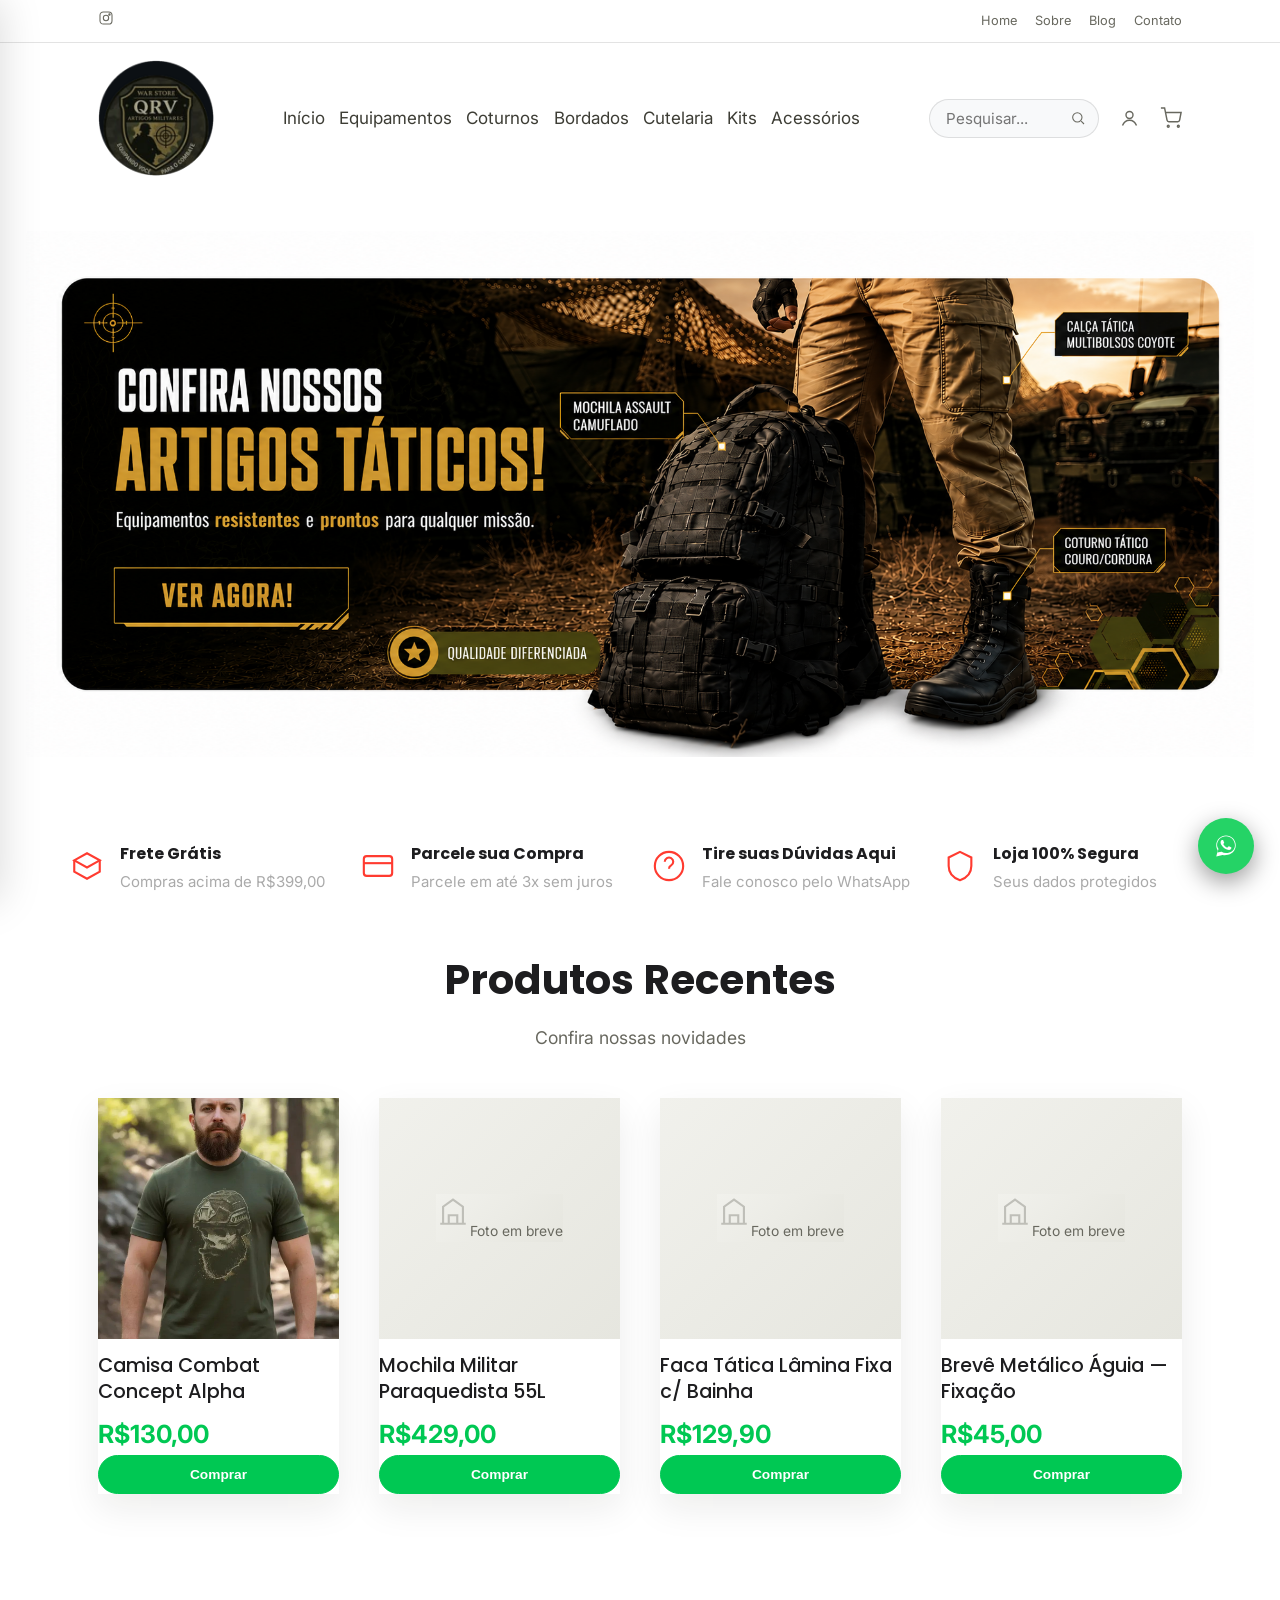
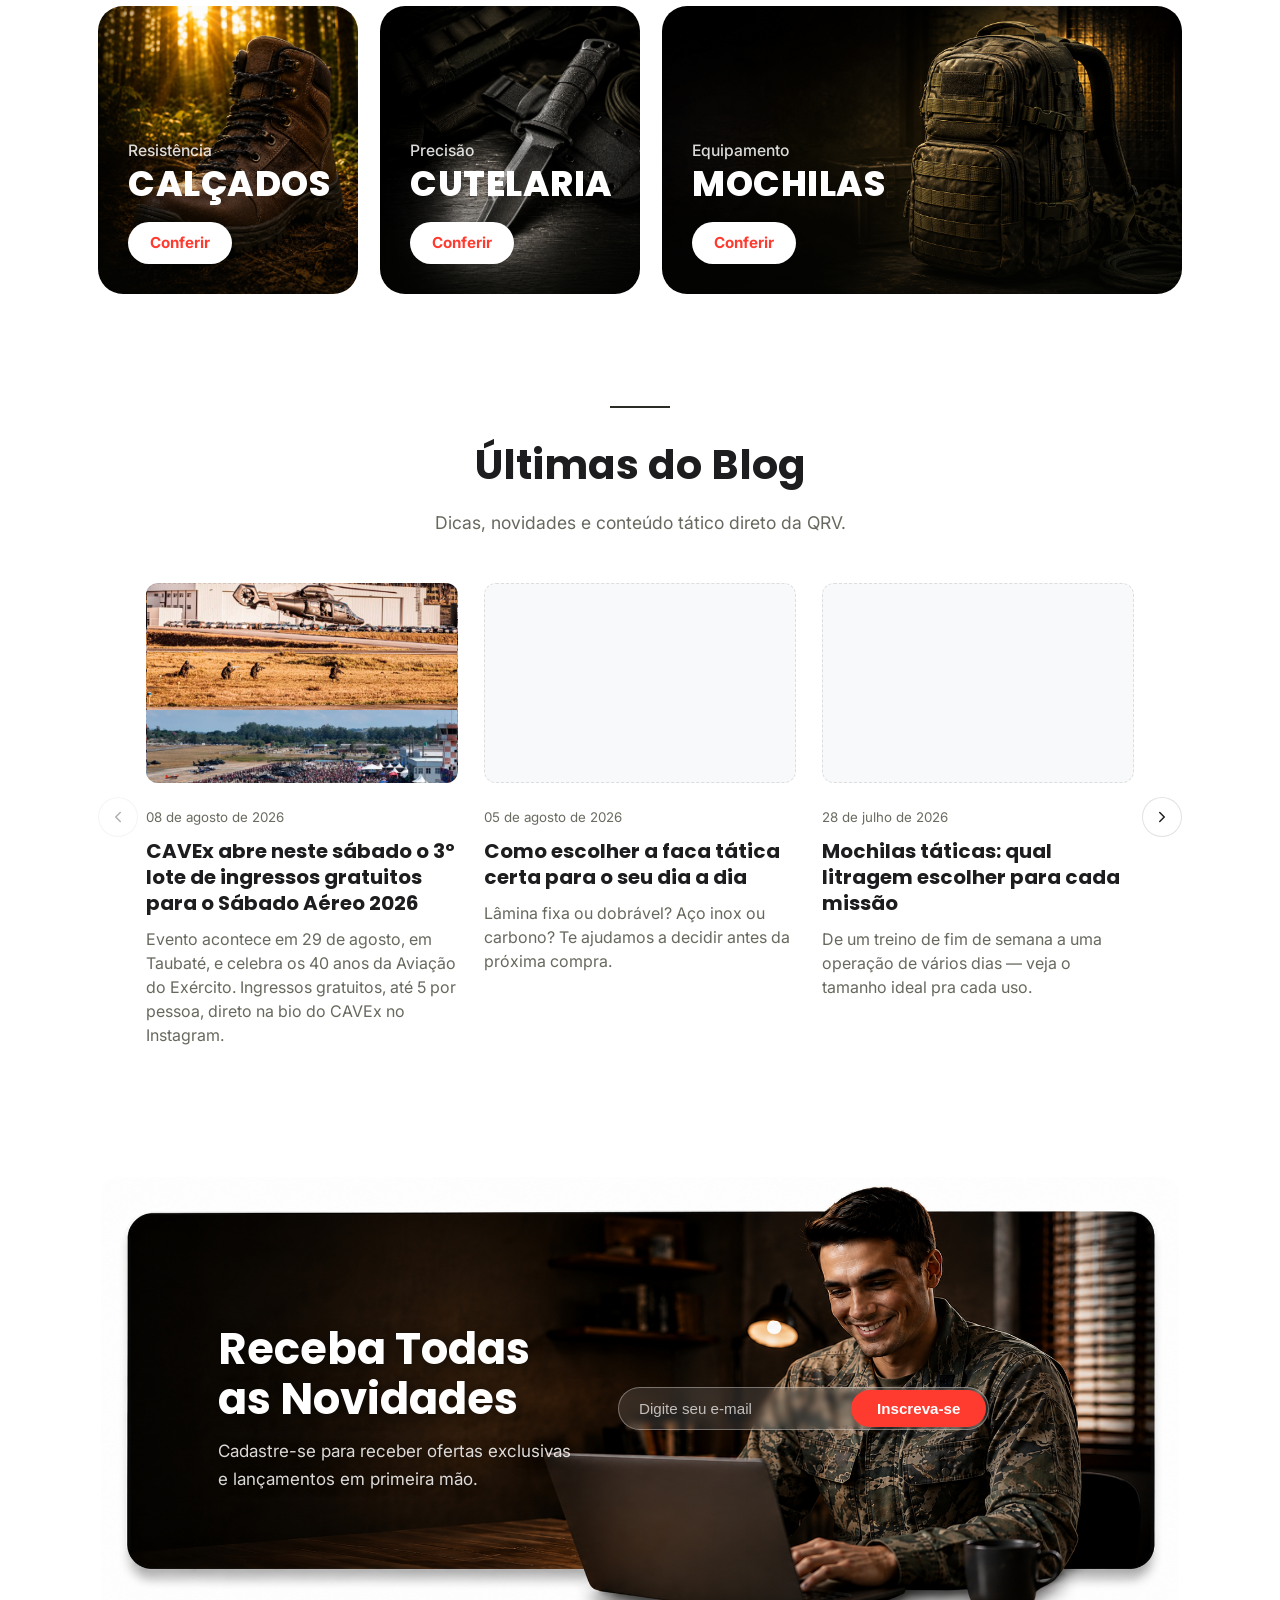
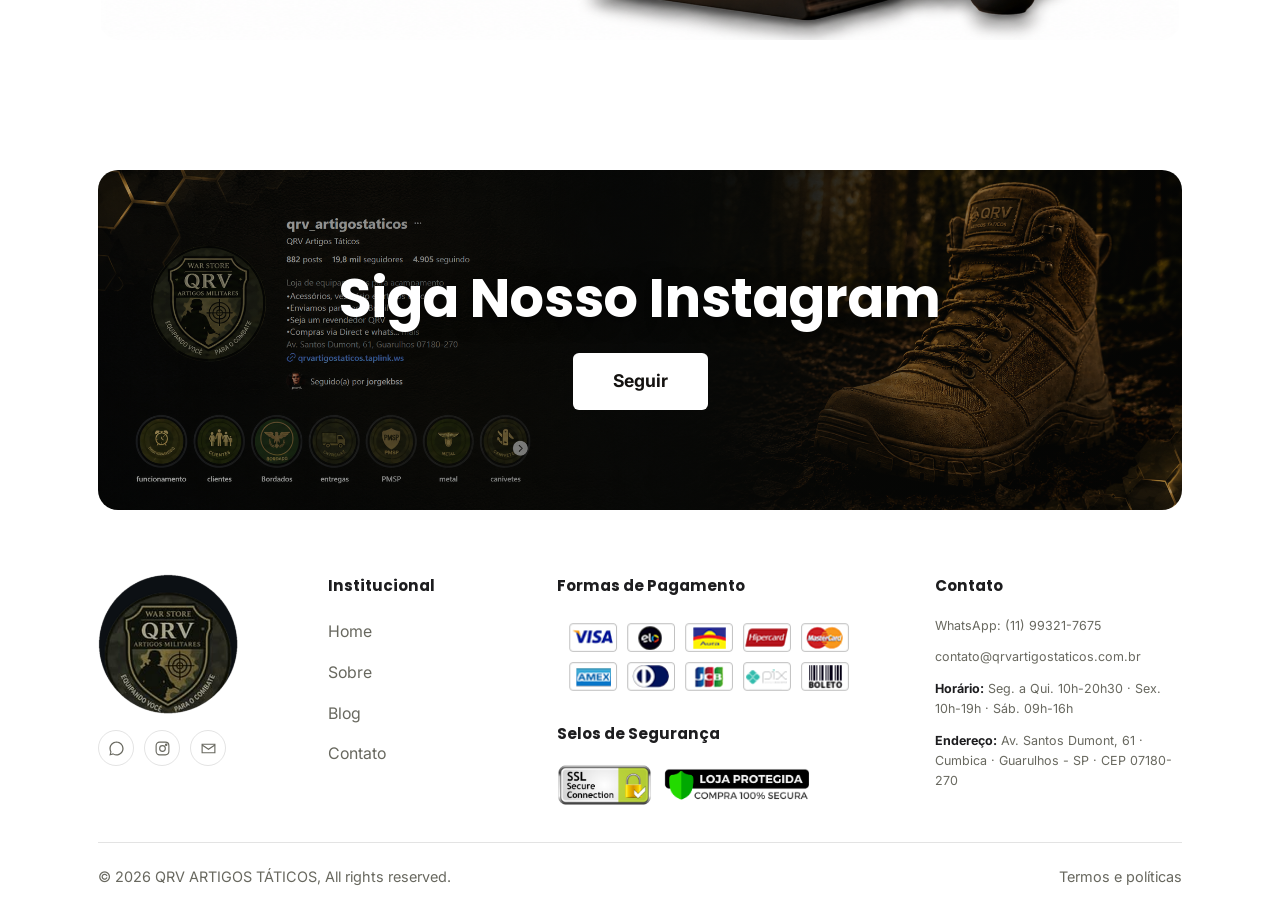
==== commit 62b51841: "c" ====
--- a/index.html
+++ b/index.html
@@ -12,7 +12,7 @@
 <title>QRV Artigos Táticos | Equipando você para o combate</title>
 <link rel="preconnect" href="https://fonts.googleapis.com">
 <link href="https://fonts.googleapis.com/css2?family=Inter:wght@400;500;600;700;800&family=Oswald:wght@400;500;600;700&family=Poppins:wght@300;400;500;600;700;800;900&display=swap" rel="stylesheet">
-<link rel="stylesheet" href="assets/style.css?v=17">
+<link rel="stylesheet" href="assets/style.css?v=18">
 </head>
 <body>
 
--- a/assets/style.css
+++ b/assets/style.css
@@ -221,7 +221,7 @@
   backdrop-filter:blur(8px);box-shadow:0 20px 60px rgba(0,0,0,.5);
 }
 .search-grid{display:grid;grid-template-columns:repeat(5,1fr);gap:18px 22px;margin-bottom:20px;}
-.field label{display:block;font-size:.68rem;color:var(--gold-light);margin-bottom:8px;}
+.field label{display:block;font-size:.68rem;color:rgba(255,255,255,.6);margin-bottom:8px;}
 .field select, .field input, .field textarea{
   width:100%;background:rgba(255,255,255,.08);border:1px solid rgba(255,255,255,.18);color:#fff;
   padding:11px 12px;border-radius:4px;font-family:'Inter',sans-serif;font-size:.85rem;
@@ -230,6 +230,7 @@
 .field input::placeholder, .field textarea::placeholder{color:rgba(255,255,255,.45);}
 .field select{color:#fff;}
 .field select option{color:#1D1D1F;}
+.search-panel h2, .search-panel h3, .search-panel h4{color:#fff;}
 .field textarea{resize:vertical;min-height:90px;}
 .search-footer{display:flex;justify-content:flex-end;}
 
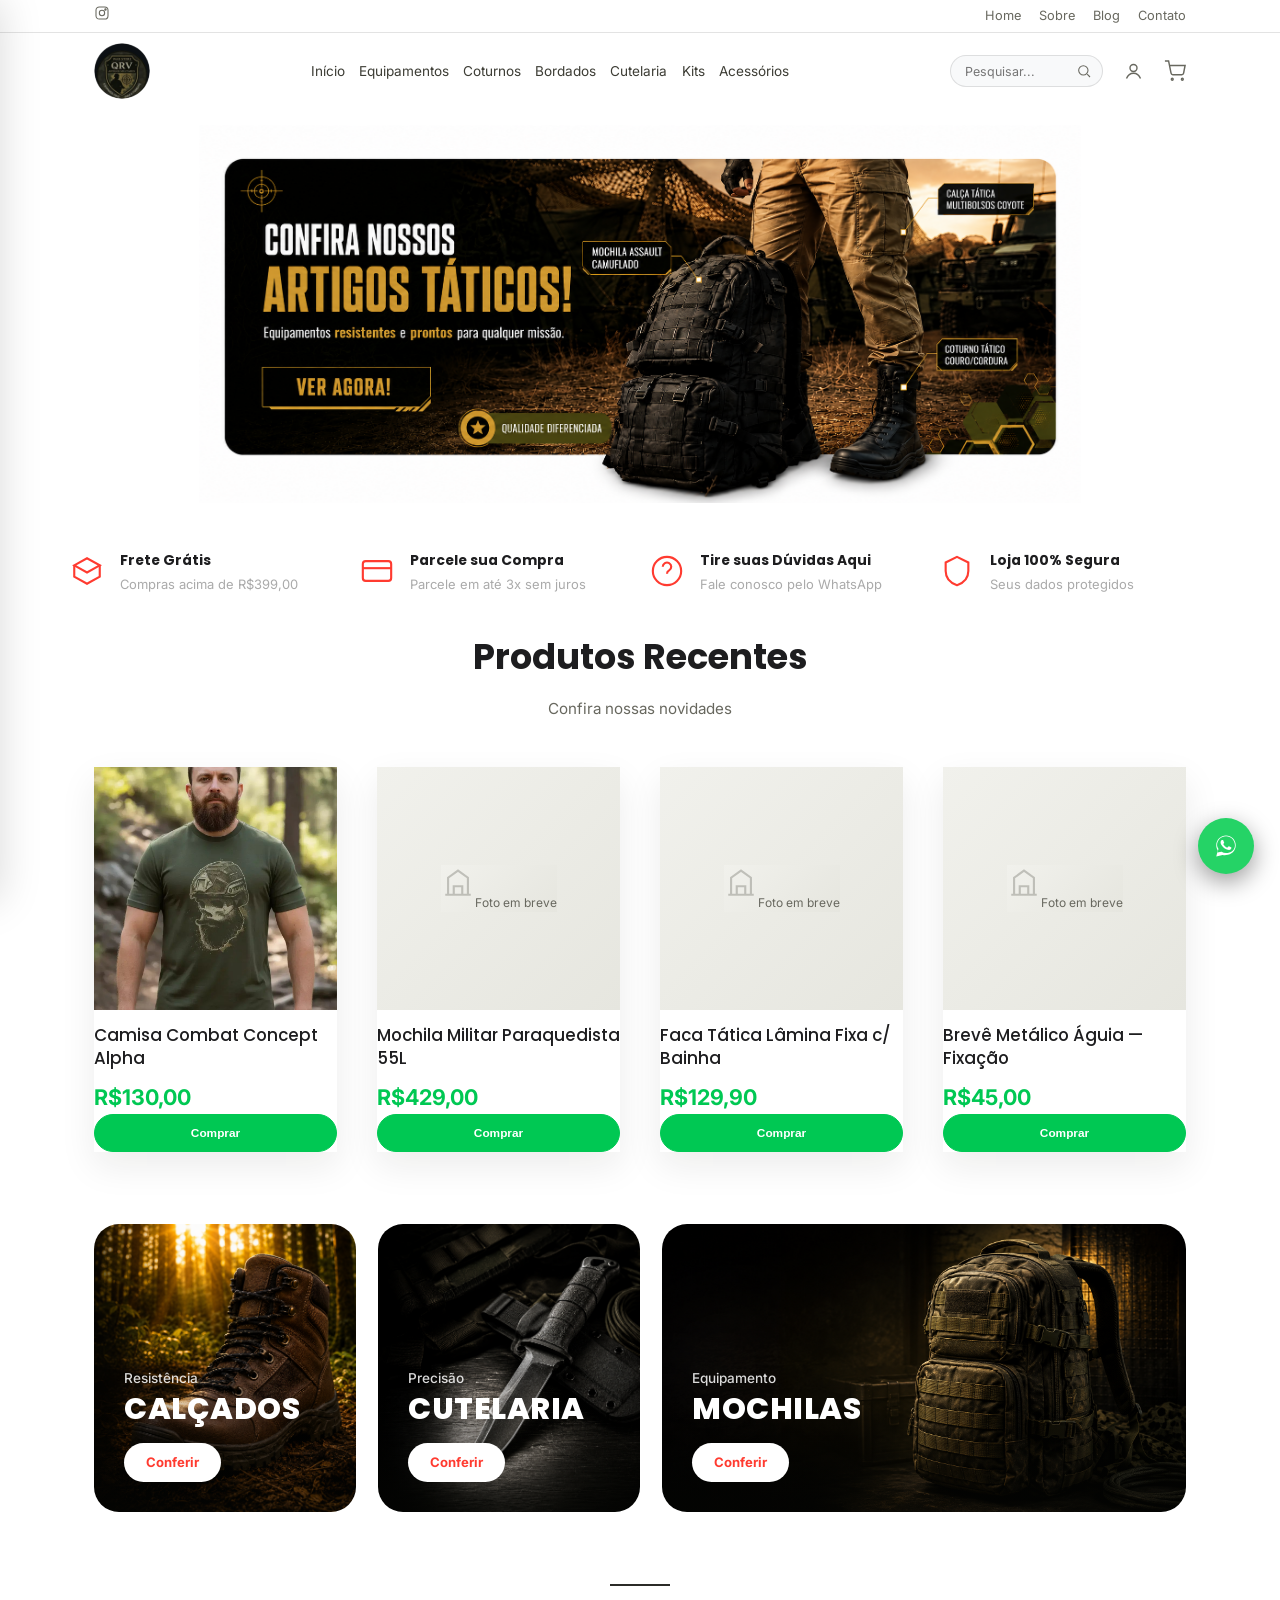
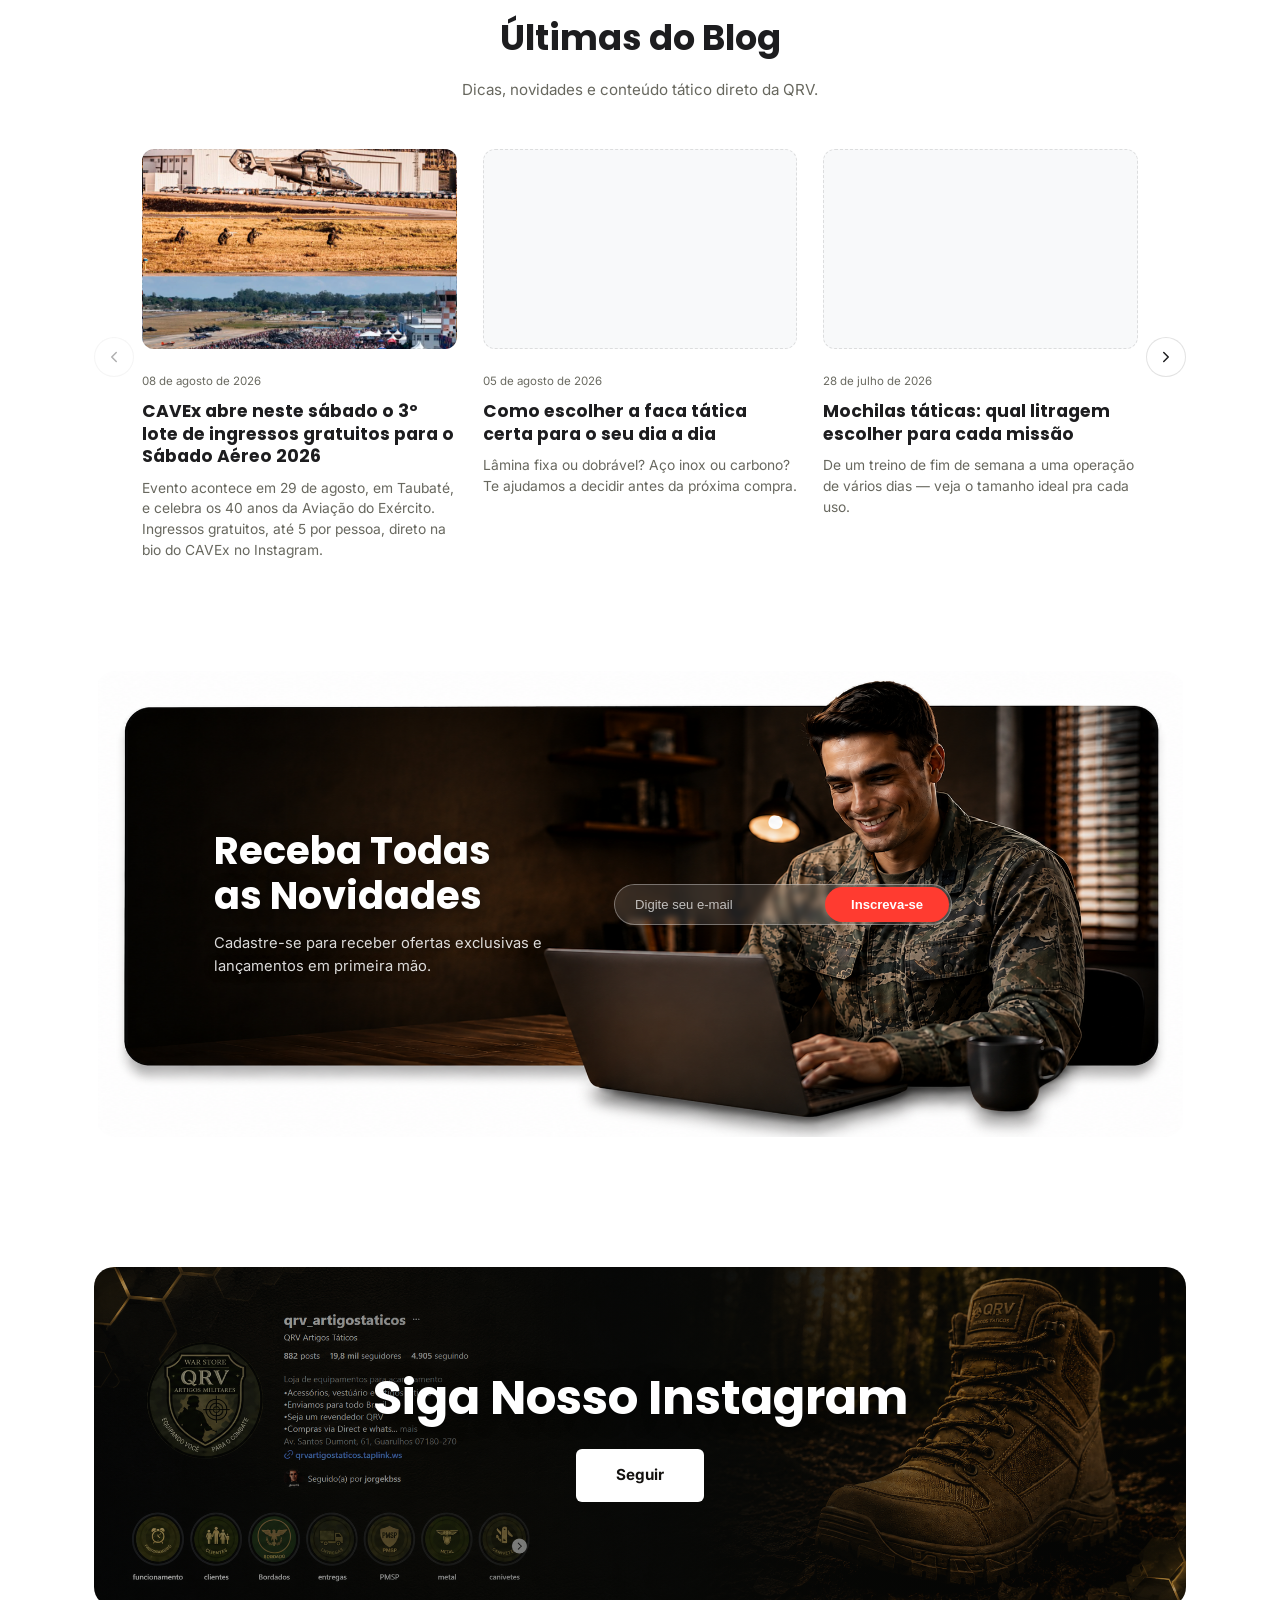
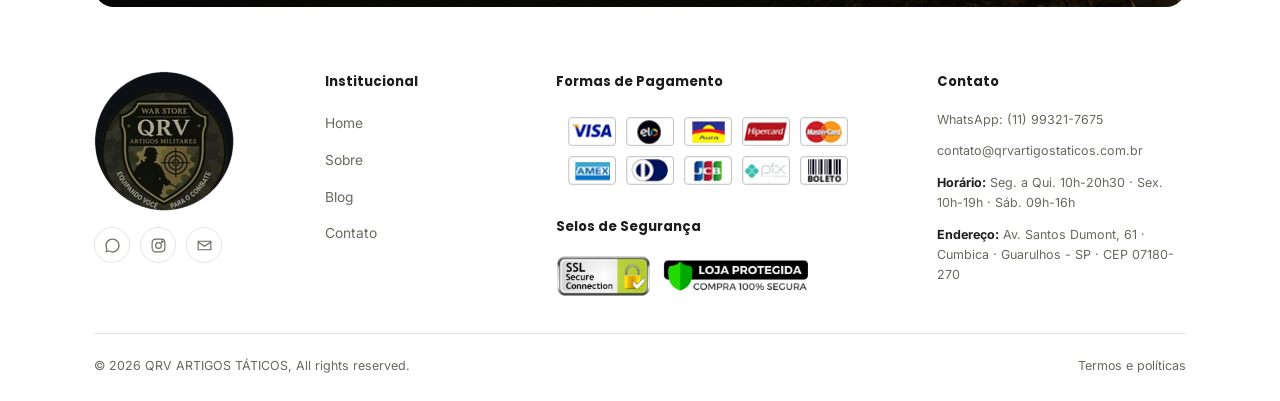
==== commit 49260c60: "c" ====
--- a/index.html
+++ b/index.html
@@ -12,7 +12,7 @@
 <title>QRV Artigos Táticos | Equipando você para o combate</title>
 <link rel="preconnect" href="https://fonts.googleapis.com">
 <link href="https://fonts.googleapis.com/css2?family=Inter:wght@400;500;600;700;800&family=Oswald:wght@400;500;600;700&family=Poppins:wght@300;400;500;600;700;800;900&display=swap" rel="stylesheet">
-<link rel="stylesheet" href="assets/style.css?v=18">
+<link rel="stylesheet" href="assets/style.css?v=19">
 </head>
 <body>
 
--- a/assets/style.css
+++ b/assets/style.css
@@ -59,9 +59,12 @@
 }
 :root[data-theme="light"] .badge.op{color:var(--text);border-color:rgba(24,24,27,.2);background:rgba(255,255,255,.75);}
 
-/* Fonte base maior em todo o site — a maioria dos tamanhos abaixo usa rem,
-   então subir a base aumenta proporcionalmente o texto inteiro da loja. */
-html{font-size:18.5px;}
+/* Fonte base do site — usa rem na maioria dos tamanhos, então essa linha
+   escala o texto inteiro da loja proporcionalmente. Reduzida de 18.5px pra
+   16px (padrão do navegador): o valor maior deixava cabeçalho, hero e
+   seções desproporcionalmente grandes em notebooks/monitores comuns,
+   empurrando o banner principal pra fora da primeira dobra. */
+html{font-size:16px;}
 *{margin:0;padding:0;box-sizing:border-box;}
 /* overflow-x:hidden é essencial aqui: a técnica "full-bleed" (width:100vw +
    margem negativa) usada no banner do Instagram estica alguns pixels além da
@@ -79,14 +82,14 @@
 h1,h2,h3,.stencil{font-weight:700;color:var(--text);font-family:'Poppins',sans-serif;}
 a{text-decoration:none;color:inherit;}
 img{max-width:100%;display:block;}
-.container{max-width:1140px;margin:0 auto;padding:0 28px;}
+.container{max-width:1140px;margin:0 auto;padding:0 24px;}
 ul{list-style:none;}
 
 /* Top bar — tamanho fixo em px (não usa rem) pra não crescer junto com o
    aumento geral da fonte do site; essa linha continua compacta e numa
    linha só, como era antes. */
 .topbar{background:var(--topbar-bg);border-bottom:1px solid var(--border);font-size:12.8px;color:var(--text-muted);}
-.topbar .container{display:flex;justify-content:space-between;align-items:center;height:42px;flex-wrap:nowrap;}
+.topbar .container{display:flex;justify-content:space-between;align-items:center;height:32px;flex-wrap:nowrap;}
 .topbar .left{display:flex;gap:24px;}
 .topbar .left span{display:flex;align-items:center;gap:6px;}
 .topbar .right{display:flex;gap:18px;align-items:center;}
@@ -110,17 +113,17 @@
   position:sticky;top:0;z-index:50;
   transition:background .25s ease;
 }
-header.main .container{display:flex;align-items:center;justify-content:space-between;height:150px;gap:28px;}
+header.main .container{display:flex;align-items:center;justify-content:space-between;height:76px;gap:28px;}
 .header-left{display:flex;align-items:center;gap:12px;flex:0 0 auto;margin-right:8px;}
 .mini-logo{display:flex;align-items:center;white-space:nowrap;}
-.mini-logo img{height:116px;width:116px;border-radius:50%;object-fit:cover;display:block;}
+.mini-logo img{height:56px;width:56px;border-radius:50%;object-fit:cover;display:block;}
 .logo{font-size:1.5rem;font-weight:600;color:var(--text);}
 .logo span{color:var(--gold);}
 .logo small{display:block;font-family:'Inter',sans-serif;font-size:.55rem;color:var(--text-muted);font-weight:400;}
 .header-actions{flex:0 0 auto;display:flex;align-items:center;gap:20px;min-width:0;margin-left:8px;}
 nav.primary{min-width:0;flex:1;display:flex;justify-content:center;overflow:hidden;}
 nav.primary ul{display:flex;gap:clamp(8px,1.1vw,20px);flex-wrap:nowrap;white-space:nowrap;align-items:center;}
-nav.primary a{font-size:.92rem;color:var(--text-muted);transition:color .2s;white-space:nowrap;}
+nav.primary a{font-size:.85rem;color:var(--text-muted);transition:color .2s;white-space:nowrap;}
 nav.primary a:hover, nav.primary a.active{color:var(--gold-light);}
 .menu-toggle{display:none;flex-direction:column;gap:5px;cursor:pointer;background:none;border:none;padding:6px;}
 .menu-toggle span{width:26px;height:2px;background:var(--gold);}
@@ -149,11 +152,11 @@
   background:var(--bg-alt);border:1px solid var(--border);border-radius:30px;
 }
 .header-search-box input{
-  background:none;border:none;color:var(--text);font-size:.82rem;padding:9px 4px 9px 16px;width:clamp(110px,10vw,170px);
+  background:none;border:none;color:var(--text);font-size:.78rem;padding:7px 4px 7px 14px;width:clamp(100px,9vw,150px);
   font-family:'Inter',sans-serif;
 }
 .header-search-box input:focus{outline:none;}
-.header-search-box button{background:none;border:none;color:var(--text-muted);padding:9px 12px;cursor:pointer;display:flex;}
+.header-search-box button{background:none;border:none;color:var(--text-muted);padding:7px 10px;cursor:pointer;display:flex;}
 .header-search-box button:hover{color:var(--gold-light);}
 .account-link{display:flex;align-items:center;justify-content:center;color:var(--text-muted);flex:0 0 auto;transition:color .2s;}
 .account-link:hover{color:var(--gold-light);}
@@ -258,8 +261,8 @@
 .btn-whatsapp:hover{filter:brightness(1.08);}
 
 /* Section titles */
-.section{padding:90px 0;}
-.section.tight{padding:56px 0;}
+.section{padding:56px 0;}
+.section.tight{padding:36px 0;}
 .section-title{text-align:center;margin-bottom:12px;font-size:2.2rem;font-weight:700;}
 .section-title.left{text-align:left;}
 .section-title.related-title{text-align:left;font-size:1.7rem;margin-bottom:26px;}
@@ -455,9 +458,12 @@
    fundo do site) e o banner em si fica menor, com cantos arredondados e sombra
    — como sobra uma margem escura igual ao fundo da loja em volta da imagem,
    o produto parece "flutuar" fora do quadro, tipo composição 3D. */
-.promo-banner{position:relative;overflow:hidden;background:#FFFFFF;padding:26px 26px 44px;}
+.promo-banner{position:relative;overflow:hidden;background:#FFFFFF;padding:16px 16px 28px;}
+/* Altura ligada à viewport (min de 42vh e 420px) em vez de altura fixa de
+   550px — essa altura fixa era o principal motivo do banner ficar cortado
+   na primeira dobra em notebooks/monitores comuns (1366×768, 1440×900). */
 .promo-slides{
-  position:relative;width:100%;max-width:1440px;margin:0 auto;height:550px;max-height:550px;
+  position:relative;width:100%;max-width:1440px;margin:0 auto;height:min(42vh,420px);max-height:420px;min-height:280px;
   border-radius:20px;overflow:hidden;background:#FFFFFF;
 }
 .promo-slide{
@@ -505,7 +511,7 @@
 /* ---------- Barra de confiança (frete / parcelamento / dúvidas / segurança) ---------- */
 .trust-bar{background:#FFFFFF;border-bottom:none;}
 .trust-bar .container{
-  display:grid;grid-template-columns:repeat(4,1fr);gap:24px;padding:28px 0 0;
+  display:grid;grid-template-columns:repeat(4,1fr);gap:20px;padding:18px 0 0;
 }
 .trust-item{display:flex;align-items:center;gap:16px;}
 .trust-item svg{width:34px;height:34px;color:var(--red);flex:0 0 auto;}
@@ -1012,9 +1018,9 @@
   .topbar .left{display:none;}
   .topbar .right{width:100%;justify-content:center;flex-wrap:wrap;gap:10px 14px;padding:6px 0;}
   .topbar .right a{font-size:.7rem;}
-  .logo-img{height:48px;}
-  header.main .container{height:112px;}
-  .mini-logo img{height:88px;width:88px;}
+  .logo-img{height:40px;}
+  header.main .container{height:68px;}
+  .mini-logo img{height:48px;width:48px;}
   .car-btn{width:38px;height:38px;font-size:1rem;}
   .carousel-nav{padding:0 2px;}
 
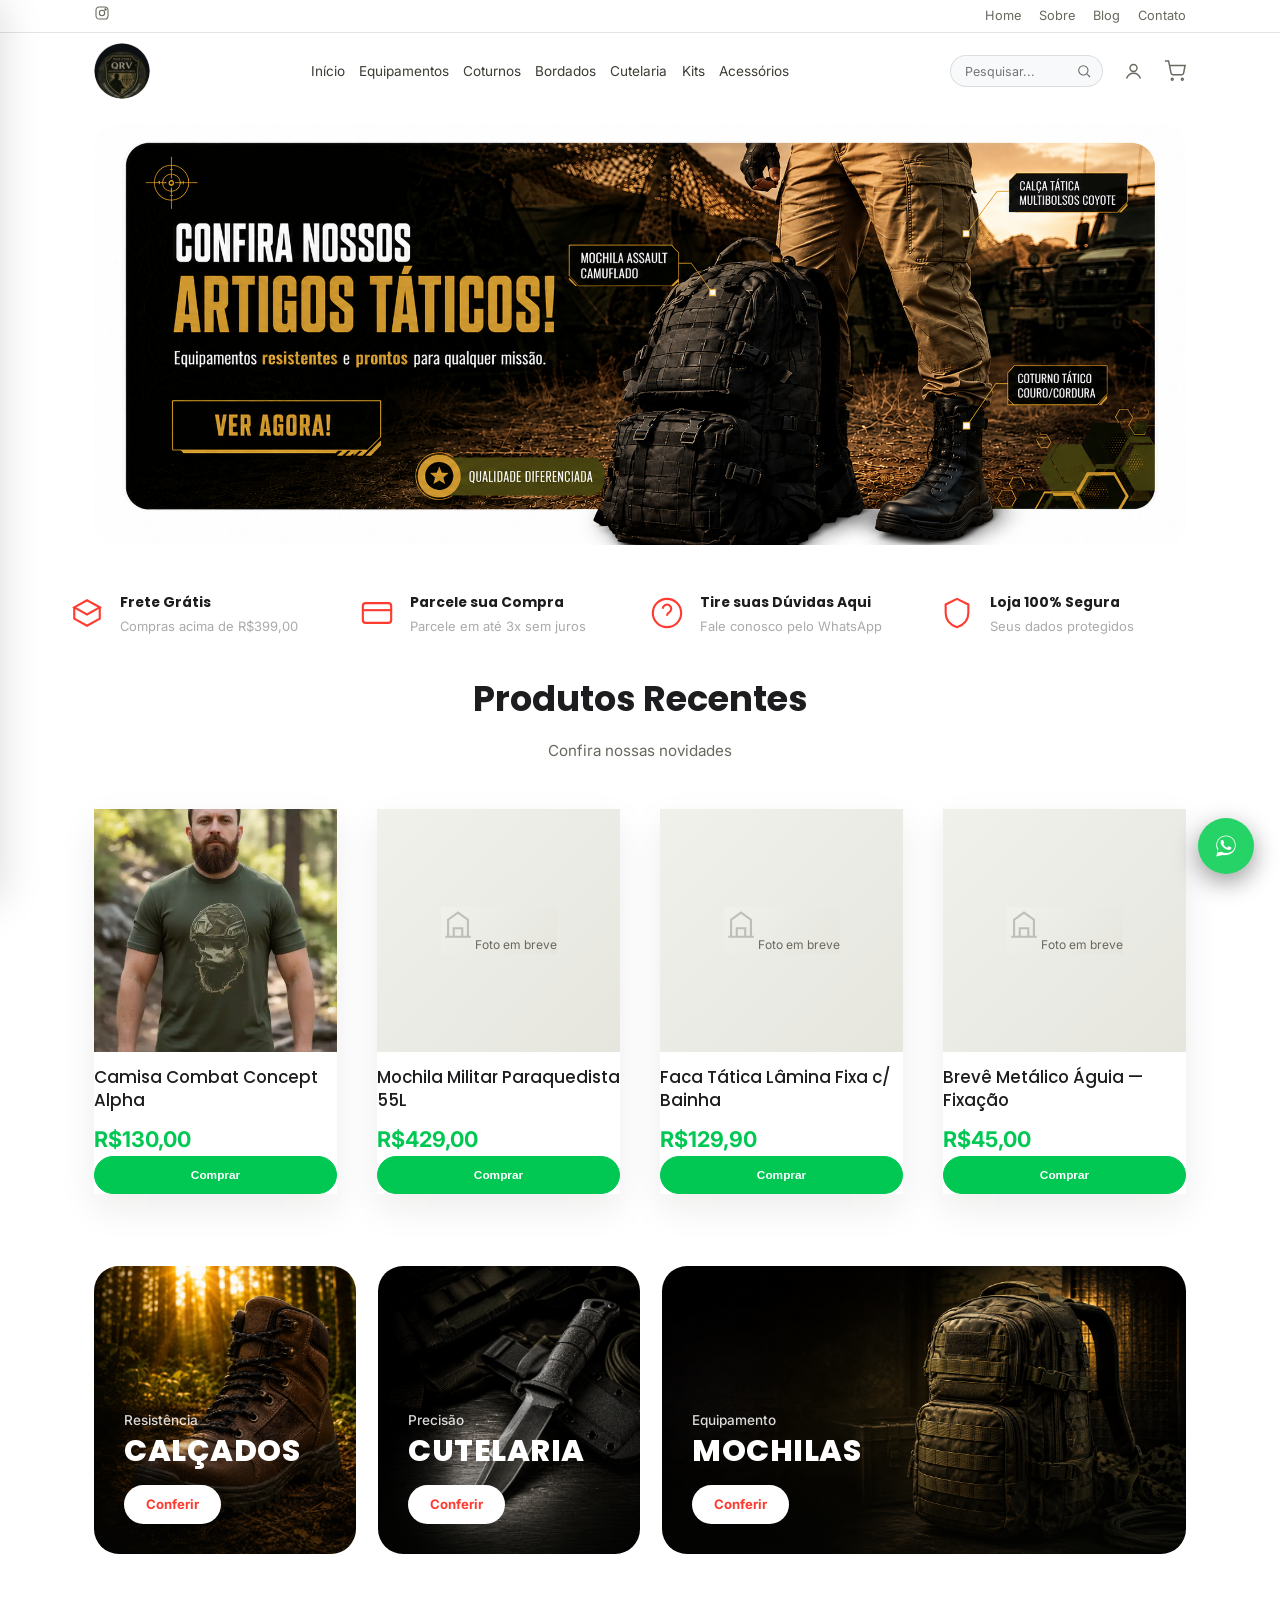
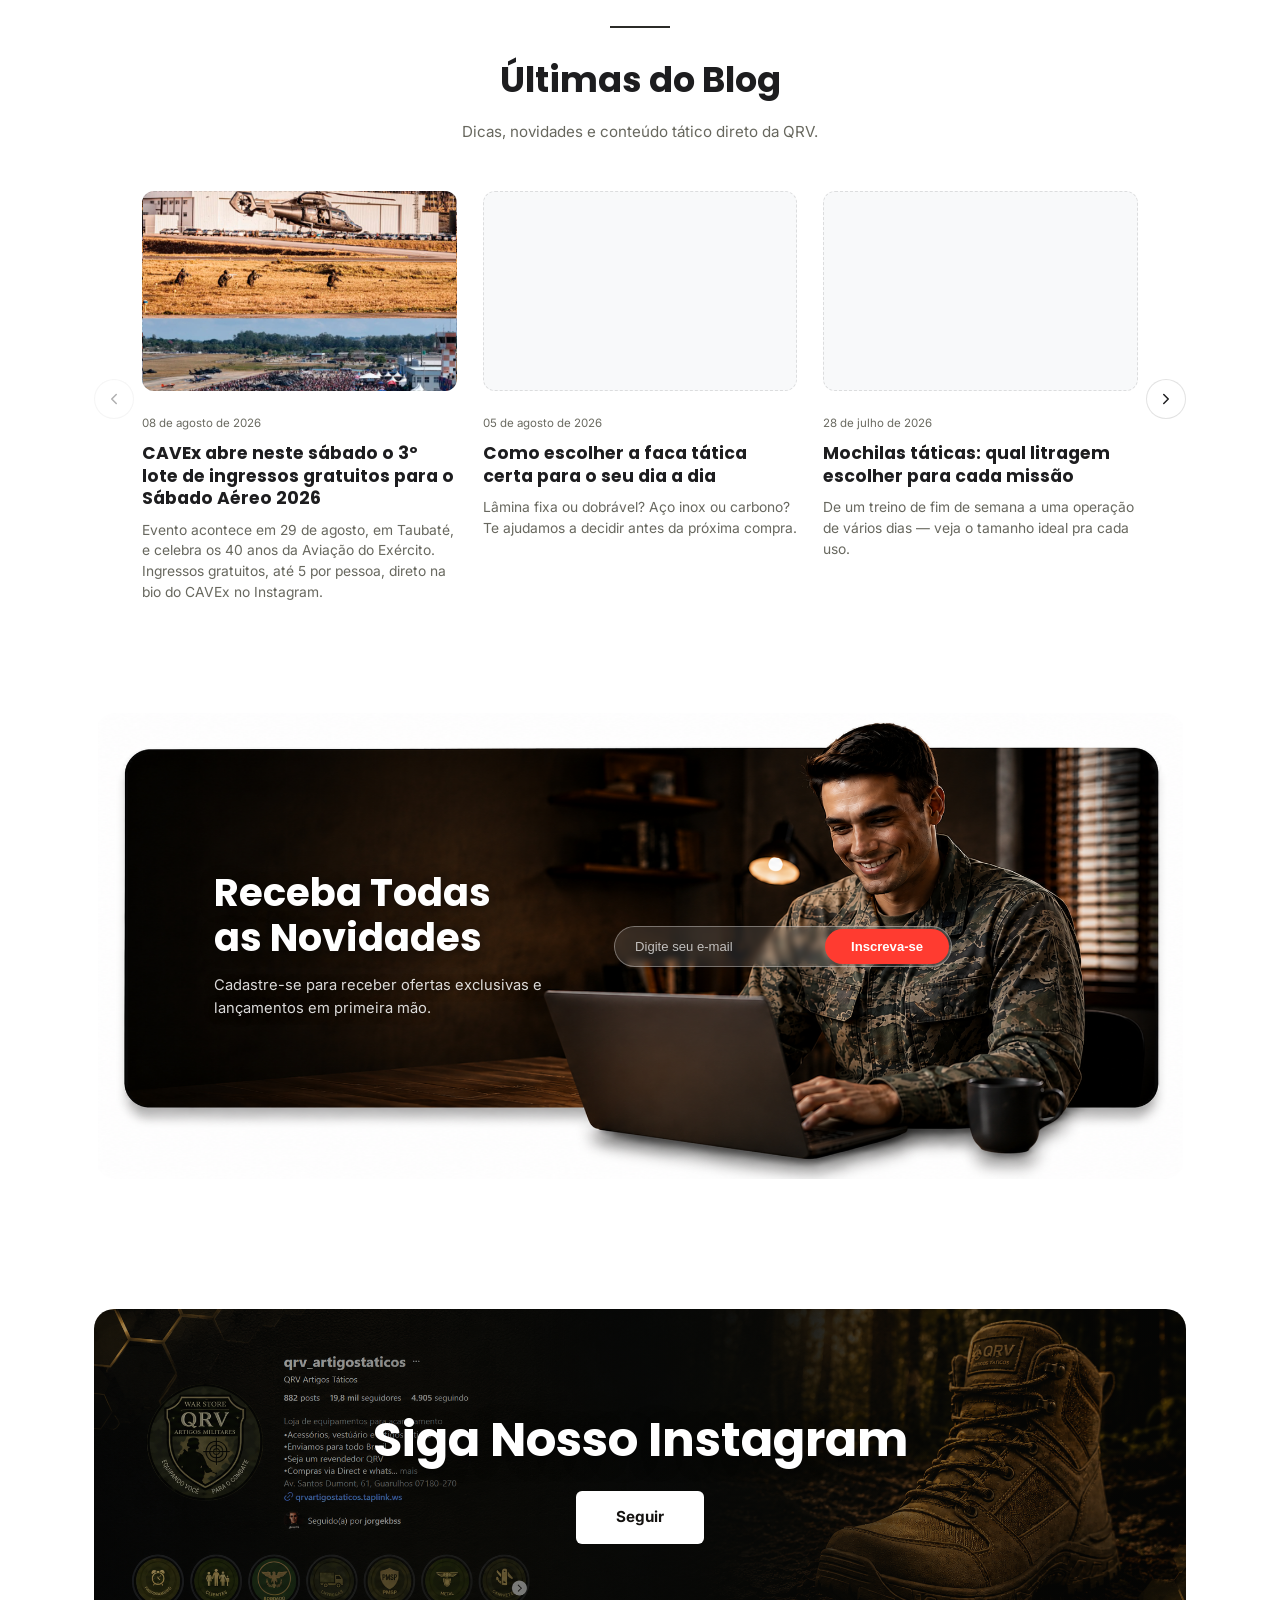
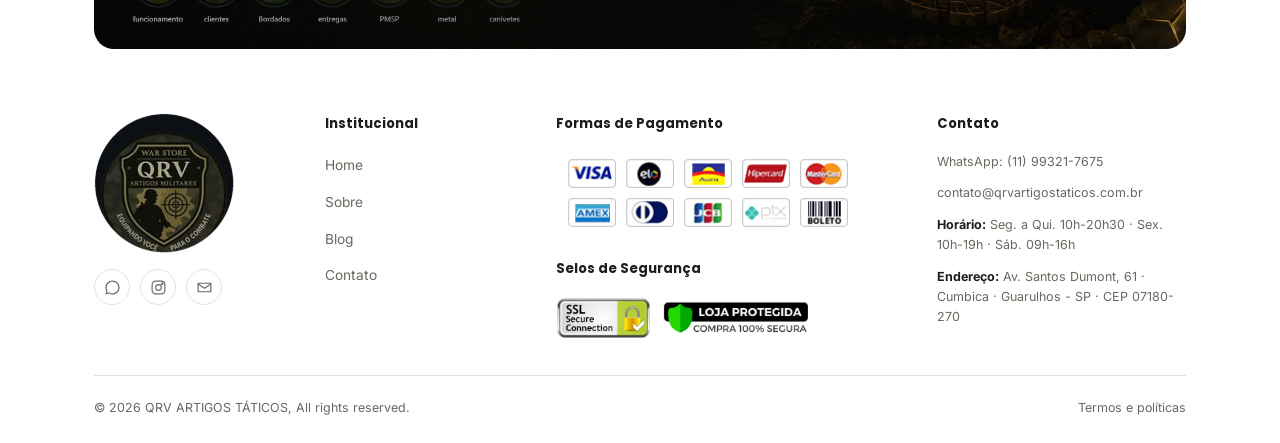
==== commit 41f4c787: "c" ====
--- a/index.html
+++ b/index.html
@@ -12,7 +12,7 @@
 <title>QRV Artigos Táticos | Equipando você para o combate</title>
 <link rel="preconnect" href="https://fonts.googleapis.com">
 <link href="https://fonts.googleapis.com/css2?family=Inter:wght@400;500;600;700;800&family=Oswald:wght@400;500;600;700&family=Poppins:wght@300;400;500;600;700;800;900&display=swap" rel="stylesheet">
-<link rel="stylesheet" href="assets/style.css?v=19">
+<link rel="stylesheet" href="assets/style.css?v=21">
 </head>
 <body>
 
@@ -86,19 +86,21 @@
 
   <!-- Banner promocional / carrossel automático -->
   <section class="promo-banner">
-    <div class="promo-slides" id="promoSlides">
-      <div class="promo-slide image-ready active" data-i="0" style="background-image:url('assets/banners/hero-artigos-taticos.png');">
-        <a href="produtos.html" class="promo-slide-link" aria-label="Confira nossos artigos táticos"></a>
-      </div>
-      <div class="promo-slide image-ready" data-i="1" style="background-image:url('assets/banners/hero-protecao-defesa.png');">
-        <a href="produtos.html?categoria=protecao" class="promo-slide-link" aria-label="Equipamentos de proteção e defesa"></a>
-      </div>
-      <div class="promo-slide image-ready" data-i="2" style="background-image:url('assets/banners/hero-bordado.png');">
-        <a href="bordados.html" class="promo-slide-link" aria-label="Bordado 100% personalizado"></a>
-      </div>
-    </div>
-    <div class="promo-dots" id="promoDots">
-      <span class="active" data-i="0"></span><span data-i="1"></span><span data-i="2"></span>
+    <div class="container">
+      <div class="promo-slides" id="promoSlides">
+        <div class="promo-slide image-ready active" data-i="0" style="background-image:url('assets/banners/hero-artigos-taticos.png');">
+          <a href="produtos.html" class="promo-slide-link" aria-label="Confira nossos artigos táticos"></a>
+        </div>
+        <div class="promo-slide image-ready" data-i="1" style="background-image:url('assets/banners/hero-protecao-defesa.png');">
+          <a href="produtos.html?categoria=protecao" class="promo-slide-link" aria-label="Equipamentos de proteção e defesa"></a>
+        </div>
+        <div class="promo-slide image-ready" data-i="2" style="background-image:url('assets/banners/hero-bordado.png');">
+          <a href="bordados.html" class="promo-slide-link" aria-label="Bordado 100% personalizado"></a>
+        </div>
+      </div>
+      <div class="promo-dots" id="promoDots">
+        <span class="active" data-i="0"></span><span data-i="1"></span><span data-i="2"></span>
+      </div>
     </div>
   </section>
 
--- a/assets/style.css
+++ b/assets/style.css
@@ -458,13 +458,17 @@
    fundo do site) e o banner em si fica menor, com cantos arredondados e sombra
    — como sobra uma margem escura igual ao fundo da loja em volta da imagem,
    o produto parece "flutuar" fora do quadro, tipo composição 3D. */
-.promo-banner{position:relative;overflow:hidden;background:#FFFFFF;padding:16px 16px 28px;}
-/* Altura ligada à viewport (min de 42vh e 420px) em vez de altura fixa de
-   550px — essa altura fixa era o principal motivo do banner ficar cortado
-   na primeira dobra em notebooks/monitores comuns (1366×768, 1440×900). */
+.promo-banner{position:relative;overflow:hidden;background:#FFFFFF;padding:16px 0 28px;}
+/* Mesma largura máxima (container de 1140px) e o mesmo raio de borda do
+   card "Receba Todas as Novidades" mais abaixo na página, pra os dois
+   banners terem a mesma proporção visual. Altura por aspect-ratio (2.34/1,
+   igual à proporção real das artes hero-*.png) em vez de altura fixa em vh
+   — isso elimina as barras/margens laterais que apareciam quando a caixa
+   tinha uma proporção mais "achatada" que a imagem (background-size:contain
+   sobrava espaço nas laterais). */
 .promo-slides{
-  position:relative;width:100%;max-width:1440px;margin:0 auto;height:min(42vh,420px);max-height:420px;min-height:280px;
-  border-radius:20px;overflow:hidden;background:#FFFFFF;
+  position:relative;width:100%;aspect-ratio:2.34/1;max-height:420px;
+  border-radius:24px;overflow:hidden;background:#FFFFFF;
 }
 .promo-slide{
   position:absolute;inset:0;display:flex;align-items:center;opacity:0;z-index:1;
@@ -473,9 +477,11 @@
 }
 .promo-slide.active{opacity:1;z-index:2;pointer-events:auto;}
 .promo-slide .container{position:relative;z-index:2;width:100%;}
-/* Slides com arte finalizada (texto/CTA já embutidos na imagem) — imagem inteira
-   "encaixada" sem cortar (contain), igual à referência, sem gradiente escuro por cima */
-.promo-slide.image-ready{background-position:center;background-size:contain;background-repeat:no-repeat;}
+/* Slides com arte finalizada (texto/CTA já embutidos na imagem) — a caixa
+   agora usa a mesma proporção (2.34/1) da imagem original, então
+   background-size:cover preenche 100% da largura/altura sem sobrar margem
+   lateral e sem distorcer nem cortar o conteúdo. */
+.promo-slide.image-ready{background-position:center;background-size:cover;background-repeat:no-repeat;}
 /* O banner de Bordado tem proporção mais "quadrada" que os outros dois — ancora
    no topo pra não cortar o título, já que o resto da imagem sobra embaixo. */
 .promo-slide.image-ready[data-i="2"]{background-position:center top;}
@@ -492,7 +498,12 @@
 .promo-highlight .label{font-size:.95rem;color:var(--text-muted);max-width:180px;line-height:1.4;}
 .promo-dots{display:none;}
 @media (max-width:640px){
-  .promo-banner{padding:14px 14px 30px;}
+  /* Sem margem lateral nenhuma no mobile: nem o padding do .promo-banner
+     nem o padding de 24px do .container (herdado do resto do site) sobram
+     aqui — a imagem usa 100% da largura da tela, de ponta a ponta, em vez
+     de sobrar uma faixa branca dos dois lados que empurrava/cortava a arte. */
+  .promo-banner{padding:14px 0 30px;}
+  .promo-banner .container{padding:0;max-width:100%;}
   /* Artes próprias pro mobile (1:1), redesenhadas do zero — por isso a
      altura fixa vira aspect-ratio quadrado, acompanhando a proporção real
      dessas imagens em vez da altura estreita usada nas artes do desktop. */
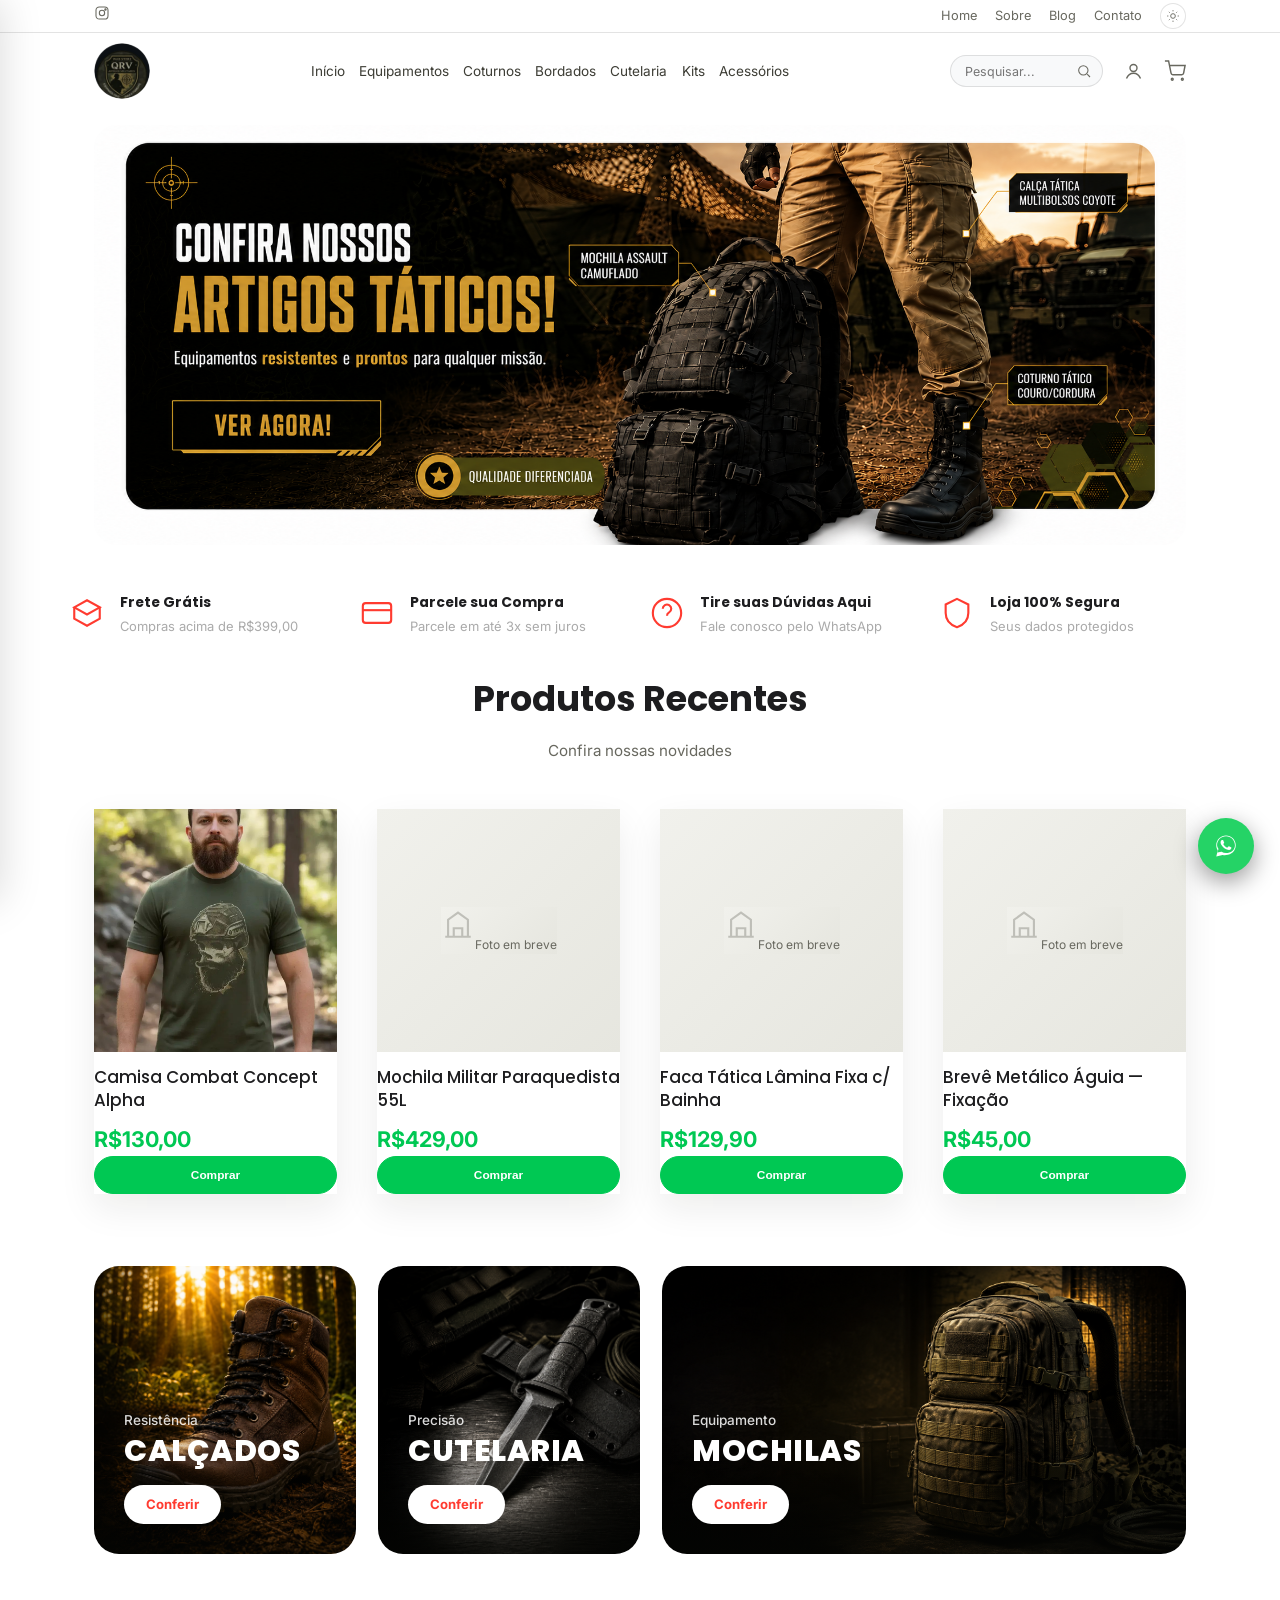
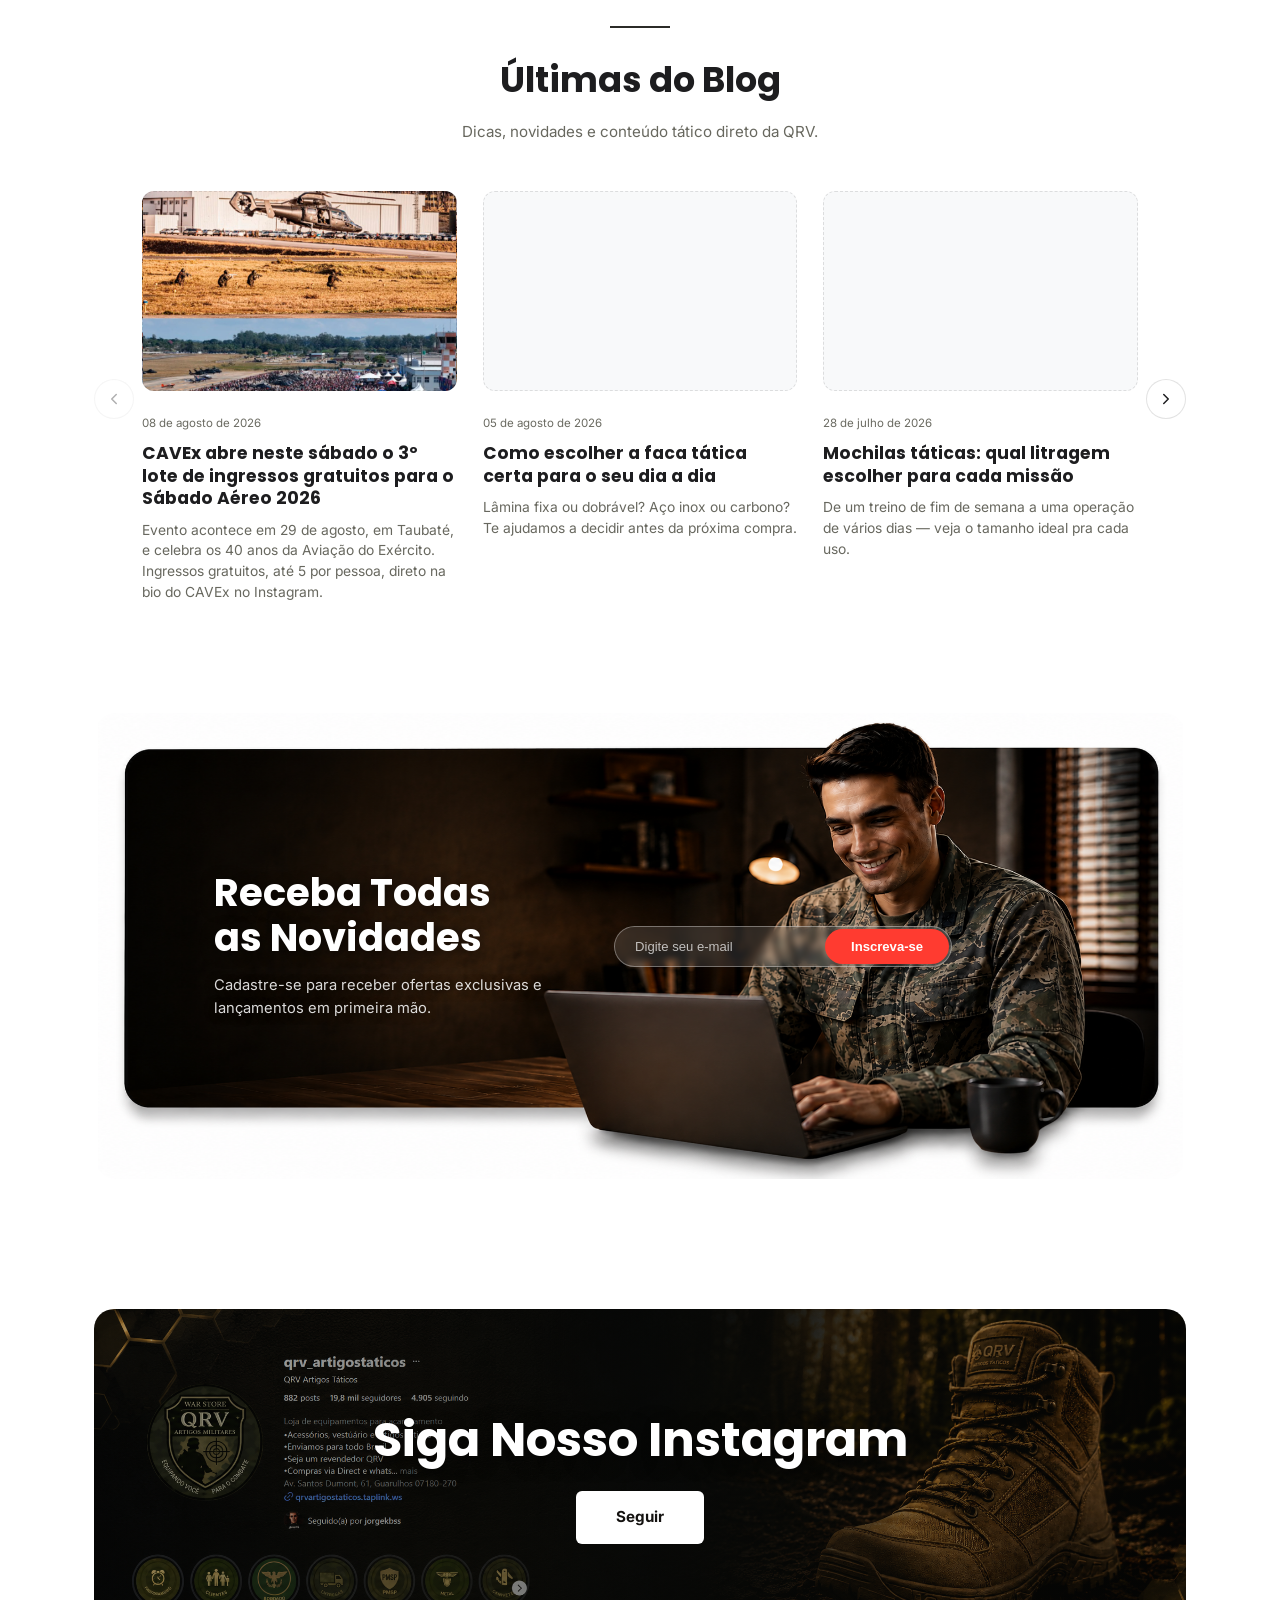
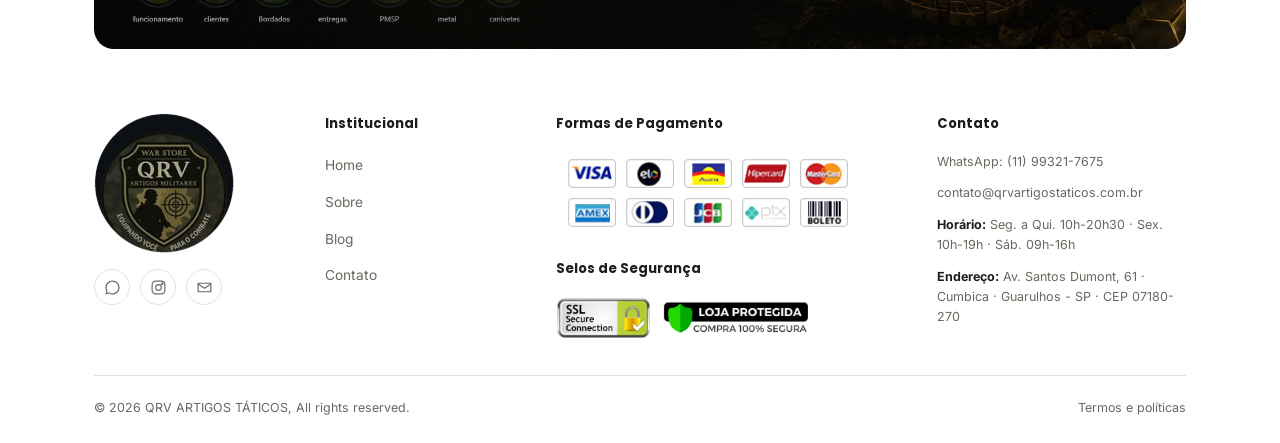
==== commit 6c0bd05a: "c" ====
--- a/index.html
+++ b/index.html
@@ -12,7 +12,7 @@
 <title>QRV Artigos Táticos | Equipando você para o combate</title>
 <link rel="preconnect" href="https://fonts.googleapis.com">
 <link href="https://fonts.googleapis.com/css2?family=Inter:wght@400;500;600;700;800&family=Oswald:wght@400;500;600;700&family=Poppins:wght@300;400;500;600;700;800;900&display=swap" rel="stylesheet">
-<link rel="stylesheet" href="assets/style.css?v=21">
+<link rel="stylesheet" href="assets/style.css?v=22">
 </head>
 <body>
 
@@ -28,6 +28,10 @@
         <a href="quem-somos.html">Sobre</a>
         <a href="index.html#blog">Blog</a>
         <a href="contato.html">Contato</a>
+        <button type="button" class="theme-toggle" id="themeToggle" aria-label="Alternar tema claro/escuro">
+          <svg class="icon-sun" viewBox="0 0 24 24" fill="none" stroke="currentColor" stroke-width="1.6" width="14" height="14"><circle cx="12" cy="12" r="4"/><path d="M12 2v2M12 20v2M4.9 4.9l1.4 1.4M17.7 17.7l1.4 1.4M2 12h2M20 12h2M4.9 19.1l1.4-1.4M17.7 6.3l1.4-1.4"/></svg>
+          <svg class="icon-moon" viewBox="0 0 24 24" fill="none" stroke="currentColor" stroke-width="1.6" width="14" height="14"><path d="M21 12.79A9 9 0 1 1 11.21 3 7 7 0 0 0 21 12.79z"/></svg>
+        </button>
       </div>
     </div>
   </div>
--- a/assets/style.css
+++ b/assets/style.css
@@ -58,6 +58,76 @@
   background:var(--text);color:#fff;
 }
 :root[data-theme="light"] .badge.op{color:var(--text);border-color:rgba(24,24,27,.2);background:rgba(255,255,255,.75);}
+
+/* ---------- Tema Escuro (Dark Mode), ativado via botão no topbar ----------
+   Alternância controlada por data-theme="dark" na tag <html>, salva em
+   localStorage (chave "qrv_theme", já lida por um script inline no <head>
+   de cada página antes do CSS carregar — evita o "flash" de tema errado).
+   Fundo preto, texto branco, e os botões de ação ficam com a cor invertida
+   (fundo branco / texto preto) em vez do vermelho usado no tema claro. */
+:root[data-theme="dark"]{
+  --bg:#0a0a0a;
+  --bg-alt:#141414;
+  --panel:#141414;
+  --olive:#e5e5e0;
+  --olive-light:#c9c9c2;
+  --gold:#ffffff;
+  --gold-light:#d8d8d2;
+  --text:#ffffff;
+  --text-muted:#a8a8a2;
+  --border:rgba(255,255,255,.14);
+  --red:#ffffff;
+  --green:#00E676;
+  --green-dark:#00C853;
+  --card-shadow:0 14px 34px rgba(0,0,0,.5);
+  --topbar-bg:#0a0a0a;
+  --header-bg:#0a0a0a;
+  --footer-bg:#0a0a0a;
+}
+:root[data-theme="dark"] nav.primary a{color:var(--text);}
+:root[data-theme="dark"] .product-photo, :root[data-theme="dark"] .ph-wrap{background:linear-gradient(135deg,#1c1c1a,#141412);}
+:root[data-theme="dark"] .price-old{color:var(--text-muted);}
+:root[data-theme="dark"] .product-body .loc{color:var(--text-muted);}
+:root[data-theme="dark"] .badge:not(.op):not(.esgotado):not(.frete){background:#fff;color:#000;}
+:root[data-theme="dark"] .badge.op{color:#fff;border-color:rgba(255,255,255,.3);background:rgba(255,255,255,.08);}
+/* --red virou branco acima pra inverter os botões de ação (.btn-gold usa
+   var(--red) como fundo) — mas isso também clarearia textos/ícones que
+   usam --red só como cor de destaque (não como fundo de botão), então
+   esses casos específicos são corrigidos de volta pra um vermelho legível
+   sobre fundo preto. */
+:root[data-theme="dark"] .promo-content h1 em,
+:root[data-theme="dark"] .status-pill.arquivado{color:#ff6b60;}
+:root[data-theme="dark"] .btn-gold,
+:root[data-theme="dark"] .add-to-cart-btn,
+:root[data-theme="dark"] .btn-add-cart-detail,
+:root[data-theme="dark"] .related-card-btn,
+:root[data-theme="dark"] .newsletter-card .newsletter button{
+  background:#ffffff;color:#000000;
+}
+:root[data-theme="dark"] .btn-gold:hover,
+:root[data-theme="dark"] .add-to-cart-btn:hover,
+:root[data-theme="dark"] .btn-add-cart-detail:hover,
+:root[data-theme="dark"] .related-card-btn:hover{
+  background:#e5e5e5;color:#000000;box-shadow:0 10px 24px rgba(255,255,255,.15);
+}
+:root[data-theme="dark"] .btn-outline{color:#fff;border-color:#fff;}
+:root[data-theme="dark"] .btn-outline:hover{background:#fff;color:#000;}
+:root[data-theme="dark"] .search-panel{background:#111;}
+:root[data-theme="dark"] .whatsapp-float{background:#25D366;}
+:root[data-theme="dark"] .lightbox{background:#0a0a0a;}
+:root[data-theme="dark"] .quote-band{background:linear-gradient(180deg, rgba(0,0,0,.82), rgba(0,0,0,.92)), url('hero-tatico.jpg') center 20% / cover no-repeat;color:#fff;}
+
+/* Botão de alternância de tema (ícone sol/lua) no topbar */
+.theme-toggle{
+  display:inline-flex;align-items:center;justify-content:center;
+  width:26px;height:26px;border-radius:50%;border:1px solid var(--border);
+  background:transparent;color:var(--text-muted);cursor:pointer;padding:0;
+  transition:border-color .2s, color .2s;
+}
+.theme-toggle:hover{border-color:var(--gold);color:var(--gold-light);}
+.theme-toggle .icon-moon{display:none;}
+:root[data-theme="dark"] .theme-toggle .icon-sun{display:none;}
+:root[data-theme="dark"] .theme-toggle .icon-moon{display:block;}
 
 /* Fonte base do site — usa rem na maioria dos tamanhos, então essa linha
    escala o texto inteiro da loja proporcionalmente. Reduzida de 18.5px pra
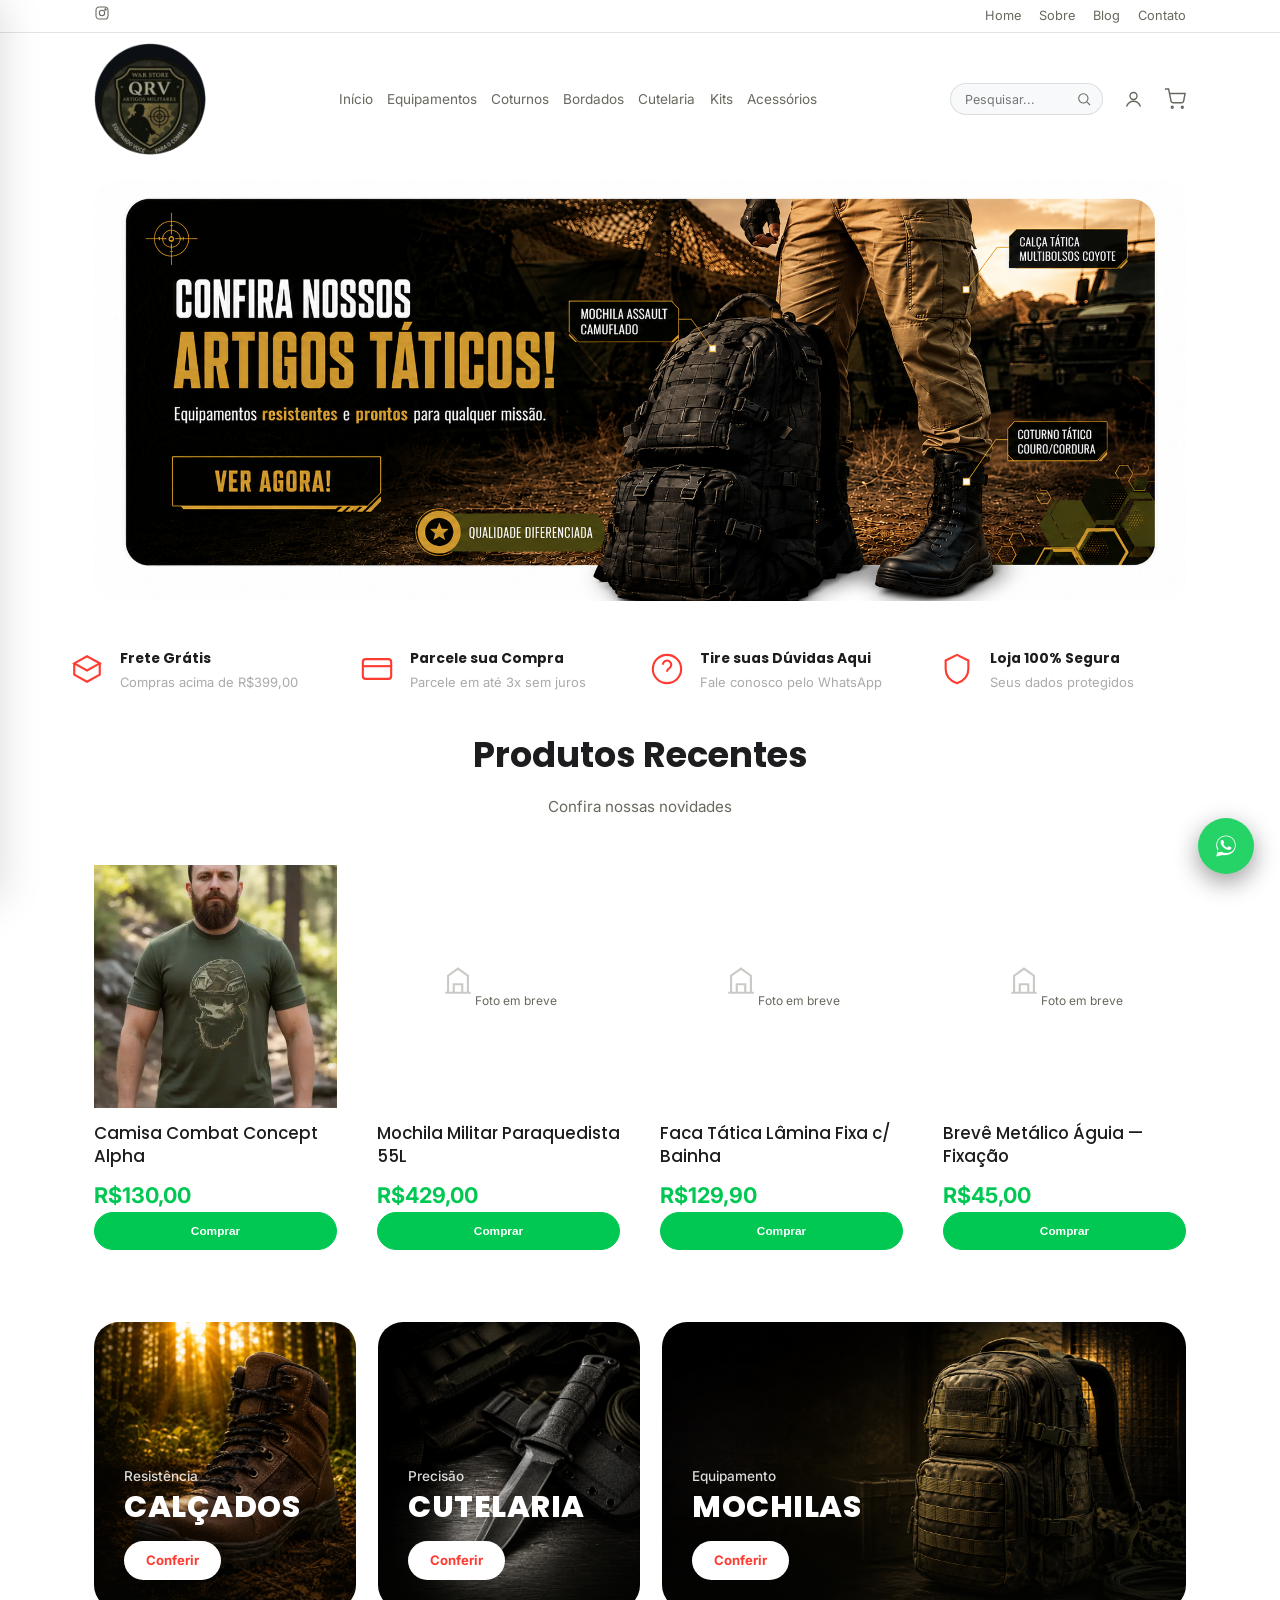
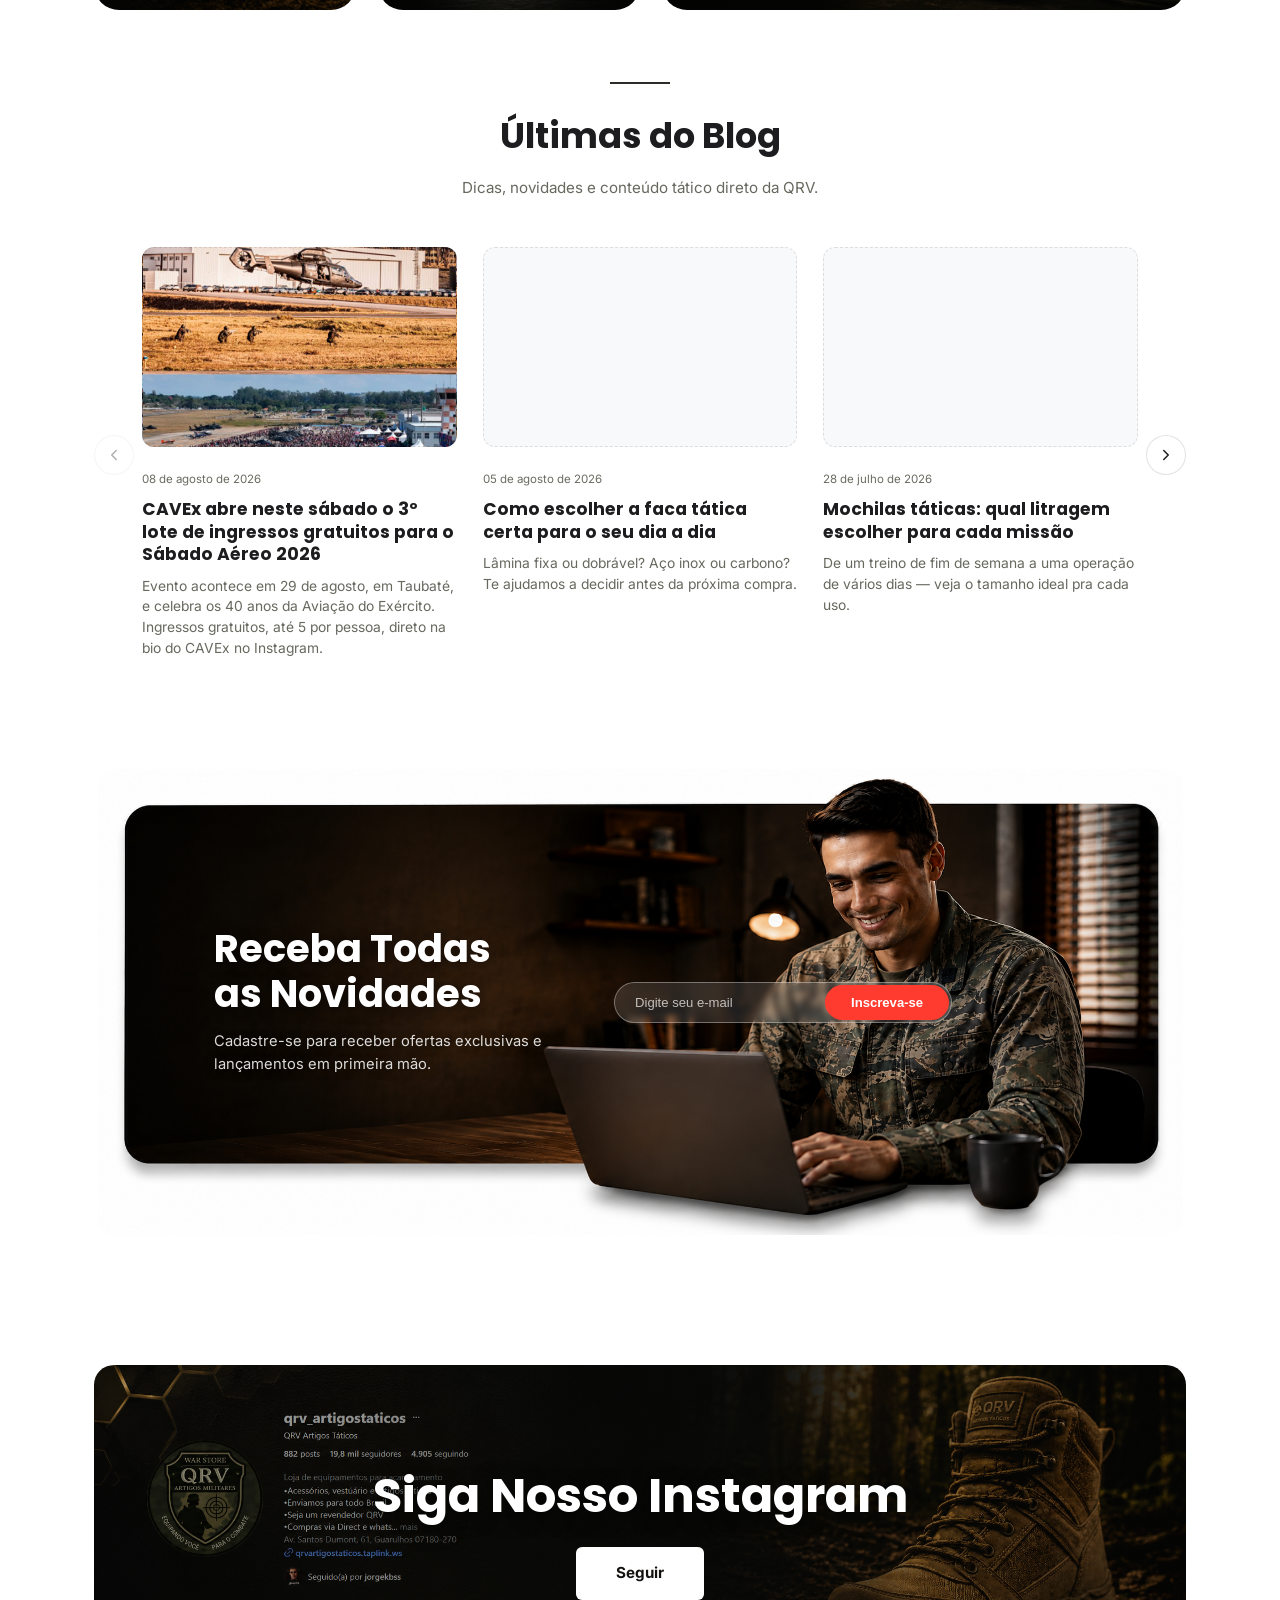
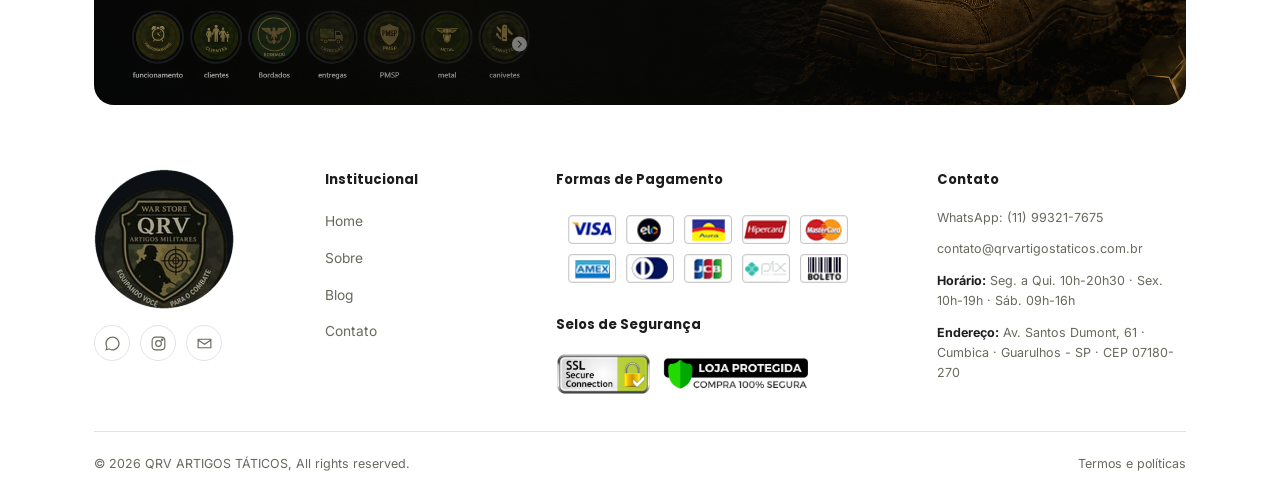
==== commit 3159aed1: "c" ====
--- a/index.html
+++ b/index.html
@@ -2,7 +2,6 @@
 <html lang="pt-BR">
 <head>
 <meta charset="UTF-8">
-<script>(function(){try{var t=localStorage.getItem('qrv_theme')||'light';document.documentElement.setAttribute('data-theme',t);}catch(e){}})();</script>
 <link rel="icon" type="image/svg+xml" href="assets/favicon.svg">
 <link rel="icon" type="image/png" sizes="32x32" href="assets/favicon-32.png">
 <link rel="icon" type="image/png" sizes="192x192" href="assets/favicon-192.png">
@@ -12,7 +11,7 @@
 <title>QRV Artigos Táticos | Equipando você para o combate</title>
 <link rel="preconnect" href="https://fonts.googleapis.com">
 <link href="https://fonts.googleapis.com/css2?family=Inter:wght@400;500;600;700;800&family=Oswald:wght@400;500;600;700&family=Poppins:wght@300;400;500;600;700;800;900&display=swap" rel="stylesheet">
-<link rel="stylesheet" href="assets/style.css?v=22">
+<link rel="stylesheet" href="assets/style.css?v=23">
 </head>
 <body>
 
@@ -28,10 +27,6 @@
         <a href="quem-somos.html">Sobre</a>
         <a href="index.html#blog">Blog</a>
         <a href="contato.html">Contato</a>
-        <button type="button" class="theme-toggle" id="themeToggle" aria-label="Alternar tema claro/escuro">
-          <svg class="icon-sun" viewBox="0 0 24 24" fill="none" stroke="currentColor" stroke-width="1.6" width="14" height="14"><circle cx="12" cy="12" r="4"/><path d="M12 2v2M12 20v2M4.9 4.9l1.4 1.4M17.7 17.7l1.4 1.4M2 12h2M20 12h2M4.9 19.1l1.4-1.4M17.7 6.3l1.4-1.4"/></svg>
-          <svg class="icon-moon" viewBox="0 0 24 24" fill="none" stroke="currentColor" stroke-width="1.6" width="14" height="14"><path d="M21 12.79A9 9 0 1 1 11.21 3 7 7 0 0 0 21 12.79z"/></svg>
-        </button>
       </div>
     </div>
   </div>
@@ -345,9 +340,7 @@
   </a>
 
 <script src="assets/site.js"></script>
-<script type="module" src="assets/chatbot.js"></script>
-<script type="module" src="assets/theme.js"></script>
-<script type="module" src="assets/cart.js"></script>
+<script type="module" src="assets/chatbot.js"></script><script type="module" src="assets/cart.js"></script>
 <script>
   // Carrossel automático do banner promocional (3 slides)
   (function () {
--- a/assets/style.css
+++ b/assets/style.css
@@ -59,75 +59,10 @@
 }
 :root[data-theme="light"] .badge.op{color:var(--text);border-color:rgba(24,24,27,.2);background:rgba(255,255,255,.75);}
 
-/* ---------- Tema Escuro (Dark Mode), ativado via botão no topbar ----------
-   Alternância controlada por data-theme="dark" na tag <html>, salva em
-   localStorage (chave "qrv_theme", já lida por um script inline no <head>
-   de cada página antes do CSS carregar — evita o "flash" de tema errado).
-   Fundo preto, texto branco, e os botões de ação ficam com a cor invertida
-   (fundo branco / texto preto) em vez do vermelho usado no tema claro. */
-:root[data-theme="dark"]{
-  --bg:#0a0a0a;
-  --bg-alt:#141414;
-  --panel:#141414;
-  --olive:#e5e5e0;
-  --olive-light:#c9c9c2;
-  --gold:#ffffff;
-  --gold-light:#d8d8d2;
-  --text:#ffffff;
-  --text-muted:#a8a8a2;
-  --border:rgba(255,255,255,.14);
-  --red:#ffffff;
-  --green:#00E676;
-  --green-dark:#00C853;
-  --card-shadow:0 14px 34px rgba(0,0,0,.5);
-  --topbar-bg:#0a0a0a;
-  --header-bg:#0a0a0a;
-  --footer-bg:#0a0a0a;
-}
-:root[data-theme="dark"] nav.primary a{color:var(--text);}
-:root[data-theme="dark"] .product-photo, :root[data-theme="dark"] .ph-wrap{background:linear-gradient(135deg,#1c1c1a,#141412);}
-:root[data-theme="dark"] .price-old{color:var(--text-muted);}
-:root[data-theme="dark"] .product-body .loc{color:var(--text-muted);}
-:root[data-theme="dark"] .badge:not(.op):not(.esgotado):not(.frete){background:#fff;color:#000;}
-:root[data-theme="dark"] .badge.op{color:#fff;border-color:rgba(255,255,255,.3);background:rgba(255,255,255,.08);}
-/* --red virou branco acima pra inverter os botões de ação (.btn-gold usa
-   var(--red) como fundo) — mas isso também clarearia textos/ícones que
-   usam --red só como cor de destaque (não como fundo de botão), então
-   esses casos específicos são corrigidos de volta pra um vermelho legível
-   sobre fundo preto. */
-:root[data-theme="dark"] .promo-content h1 em,
-:root[data-theme="dark"] .status-pill.arquivado{color:#ff6b60;}
-:root[data-theme="dark"] .btn-gold,
-:root[data-theme="dark"] .add-to-cart-btn,
-:root[data-theme="dark"] .btn-add-cart-detail,
-:root[data-theme="dark"] .related-card-btn,
-:root[data-theme="dark"] .newsletter-card .newsletter button{
-  background:#ffffff;color:#000000;
-}
-:root[data-theme="dark"] .btn-gold:hover,
-:root[data-theme="dark"] .add-to-cart-btn:hover,
-:root[data-theme="dark"] .btn-add-cart-detail:hover,
-:root[data-theme="dark"] .related-card-btn:hover{
-  background:#e5e5e5;color:#000000;box-shadow:0 10px 24px rgba(255,255,255,.15);
-}
-:root[data-theme="dark"] .btn-outline{color:#fff;border-color:#fff;}
-:root[data-theme="dark"] .btn-outline:hover{background:#fff;color:#000;}
-:root[data-theme="dark"] .search-panel{background:#111;}
-:root[data-theme="dark"] .whatsapp-float{background:#25D366;}
-:root[data-theme="dark"] .lightbox{background:#0a0a0a;}
-:root[data-theme="dark"] .quote-band{background:linear-gradient(180deg, rgba(0,0,0,.82), rgba(0,0,0,.92)), url('hero-tatico.jpg') center 20% / cover no-repeat;color:#fff;}
-
-/* Botão de alternância de tema (ícone sol/lua) no topbar */
-.theme-toggle{
-  display:inline-flex;align-items:center;justify-content:center;
-  width:26px;height:26px;border-radius:50%;border:1px solid var(--border);
-  background:transparent;color:var(--text-muted);cursor:pointer;padding:0;
-  transition:border-color .2s, color .2s;
-}
-.theme-toggle:hover{border-color:var(--gold);color:var(--gold-light);}
-.theme-toggle .icon-moon{display:none;}
-:root[data-theme="dark"] .theme-toggle .icon-sun{display:none;}
-:root[data-theme="dark"] .theme-toggle .icon-moon{display:block;}
+/* Tema Escuro (Dark Mode) removido a pedido — o site fica fixo no tema
+   claro padrão. O botão de alternância no topbar, o script inline no
+   <head> que lia data-theme do localStorage e o assets/theme.js foram
+   removidos/desativados (ver admin.html e as demais páginas). */
 
 /* Fonte base do site — usa rem na maioria dos tamanhos, então essa linha
    escala o texto inteiro da loja proporcionalmente. Reduzida de 18.5px pra
@@ -183,10 +118,10 @@
   position:sticky;top:0;z-index:50;
   transition:background .25s ease;
 }
-header.main .container{display:flex;align-items:center;justify-content:space-between;height:76px;gap:28px;}
+header.main .container{display:flex;align-items:center;justify-content:space-between;height:132px;gap:28px;}
 .header-left{display:flex;align-items:center;gap:12px;flex:0 0 auto;margin-right:8px;}
 .mini-logo{display:flex;align-items:center;white-space:nowrap;}
-.mini-logo img{height:56px;width:56px;border-radius:50%;object-fit:cover;display:block;}
+.mini-logo img{height:112px;width:112px;border-radius:50%;object-fit:cover;display:block;}
 .logo{font-size:1.5rem;font-weight:600;color:var(--text);}
 .logo span{color:var(--gold);}
 .logo small{display:block;font-family:'Inter',sans-serif;font-size:.55rem;color:var(--text-muted);font-weight:400;}
@@ -372,7 +307,7 @@
 
 /* ---------- Loja: layout com filtros em barra lateral (padrão de referência) ---------- */
 .shop-layout{display:grid;grid-template-columns:250px 1fr;gap:40px;align-items:start;}
-.shop-sidebar{position:sticky;top:170px;display:flex;flex-direction:column;gap:28px;}
+.shop-sidebar{position:sticky;top:226px;display:flex;flex-direction:column;gap:28px;}
 .sidebar-block h4{
   font-size:.78rem;color:var(--text);margin-bottom:14px;
   font-weight:600;padding-bottom:8px;border-bottom:1px solid var(--border);
@@ -858,7 +793,7 @@
    lado a lado (igual ao site de referência), abas de descrição embaixo,
    ocupando a largura toda. */
 .detail-grid{display:grid;grid-template-columns:1.1fr 1fr;gap:44px;align-items:start;margin-bottom:10px;}
-.detail-gallery-col{position:sticky;top:110px;}
+.detail-gallery-col{position:sticky;top:166px;}
 .detail-buy-col{padding-top:2px;}
 .detail-code{color:var(--gold-light);font-size:.78rem;margin-bottom:8px;}
 .detail-purpose{color:var(--text-muted);font-size:.85rem;margin-bottom:6px;}
@@ -969,7 +904,7 @@
 .map-box iframe{width:100%;height:340px;border:0;filter:grayscale(.15) contrast(1.05);}
 
 /* Contact / order card (usado no cart.html/checkout.html) */
-.contact-card{background:var(--panel);border:1px solid var(--border);border-radius:6px;padding:26px;position:sticky;top:110px;}
+.contact-card{background:var(--panel);border:1px solid var(--border);border-radius:6px;padding:26px;position:sticky;top:166px;}
 .contact-card h4{font-size:.76rem;color:var(--gold-light);margin-bottom:4px;text-align:center;}
 .contact-card .sub{text-align:center;color:var(--text-muted);font-size:.75rem;margin-bottom:20px;}
 .form-group{margin-bottom:16px;}
@@ -1050,7 +985,7 @@
 .cart-empty{text-align:center;padding:80px 20px;color:var(--text-muted);}
 .cart-empty svg{width:56px;height:56px;opacity:.35;margin-bottom:18px;}
 
-.cart-summary{background:var(--panel);border:1px solid var(--border);border-radius:8px;padding:26px;position:sticky;top:110px;}
+.cart-summary{background:var(--panel);border:1px solid var(--border);border-radius:8px;padding:26px;position:sticky;top:166px;}
 .cart-summary h4{font-size:.78rem;color:var(--gold-light);margin-bottom:18px;}
 .cart-summary-row{display:flex;justify-content:space-between;font-size:.88rem;color:var(--text-muted);margin-bottom:12px;}
 .cart-summary-row.total{color:var(--text);font-weight:700;font-size:1.1rem;border-top:1px solid var(--border);padding-top:14px;margin-top:6px;}
@@ -1099,9 +1034,9 @@
   .topbar .left{display:none;}
   .topbar .right{width:100%;justify-content:center;flex-wrap:wrap;gap:10px 14px;padding:6px 0;}
   .topbar .right a{font-size:.7rem;}
-  .logo-img{height:40px;}
-  header.main .container{height:68px;}
-  .mini-logo img{height:48px;width:48px;}
+  .logo-img{height:80px;}
+  header.main .container{height:112px;}
+  .mini-logo img{height:96px;width:96px;}
   .car-btn{width:38px;height:38px;font-size:1rem;}
   .carousel-nav{padding:0 2px;}
 
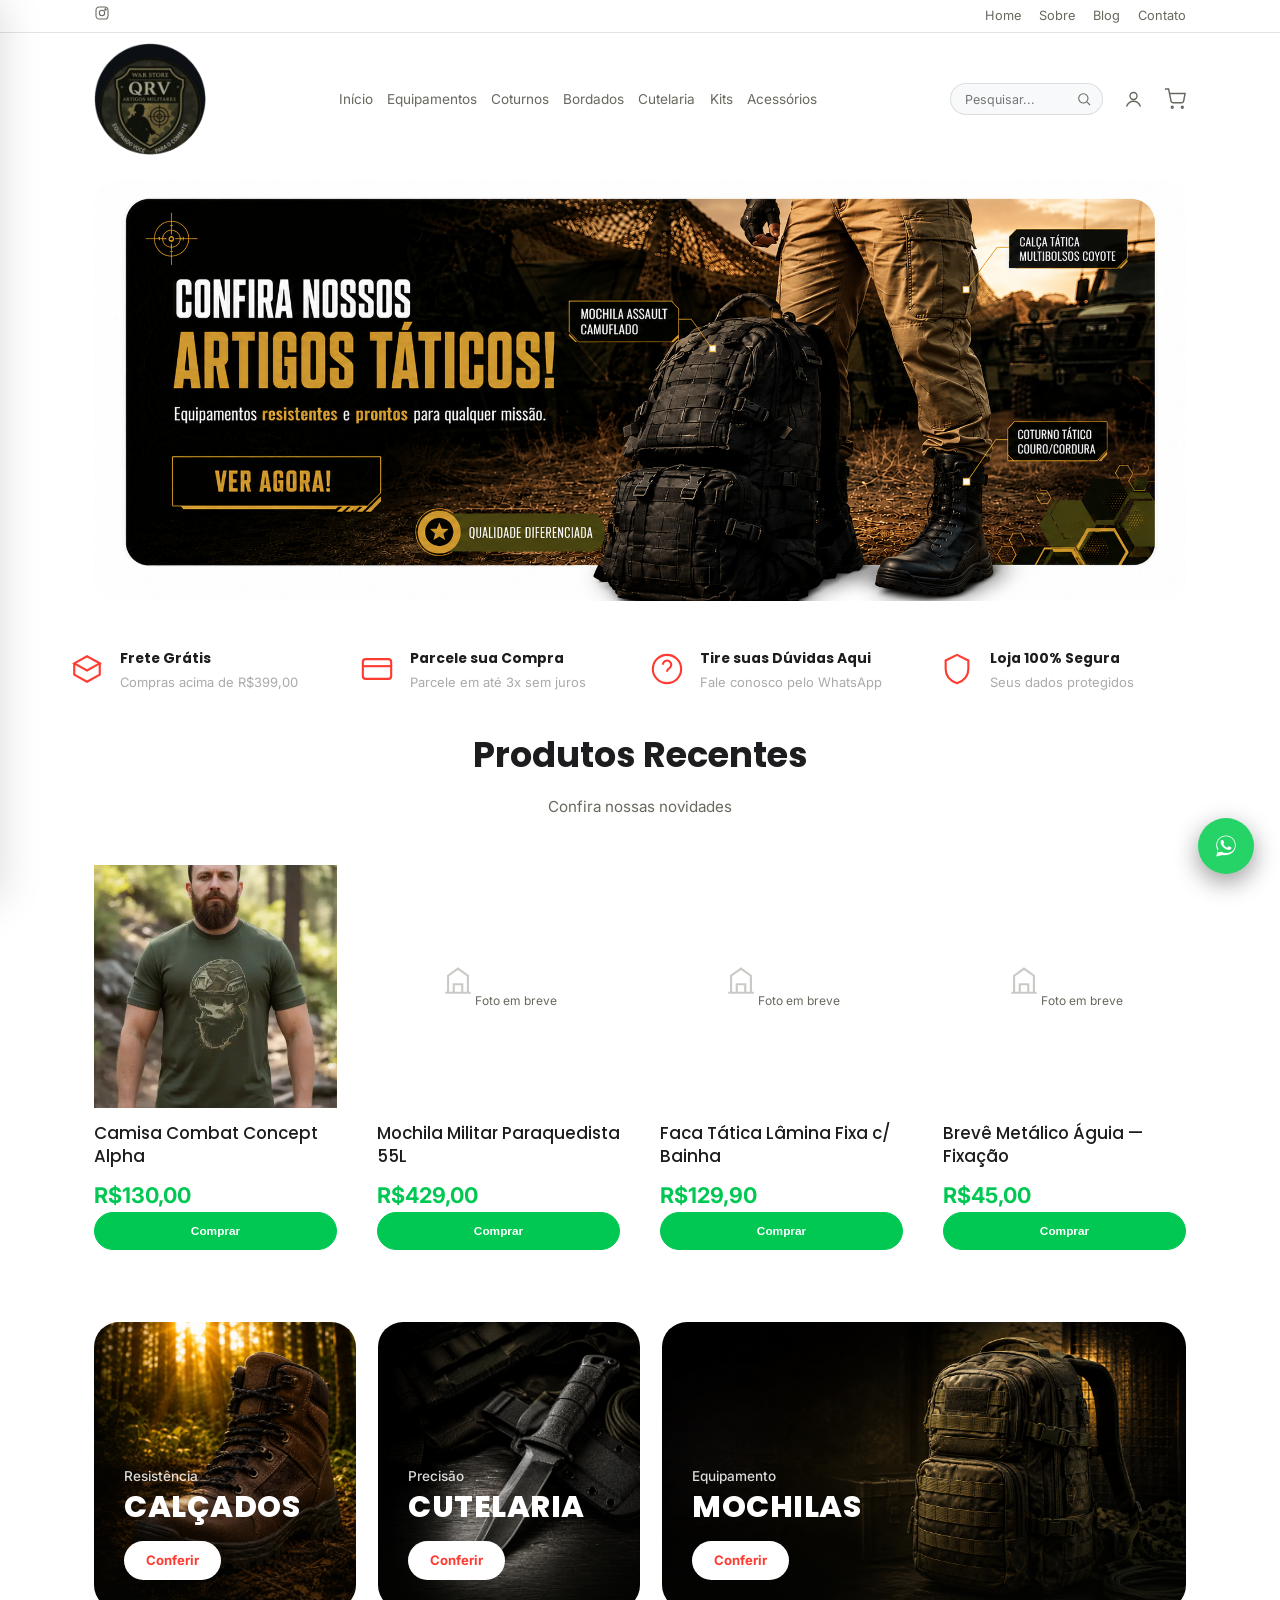
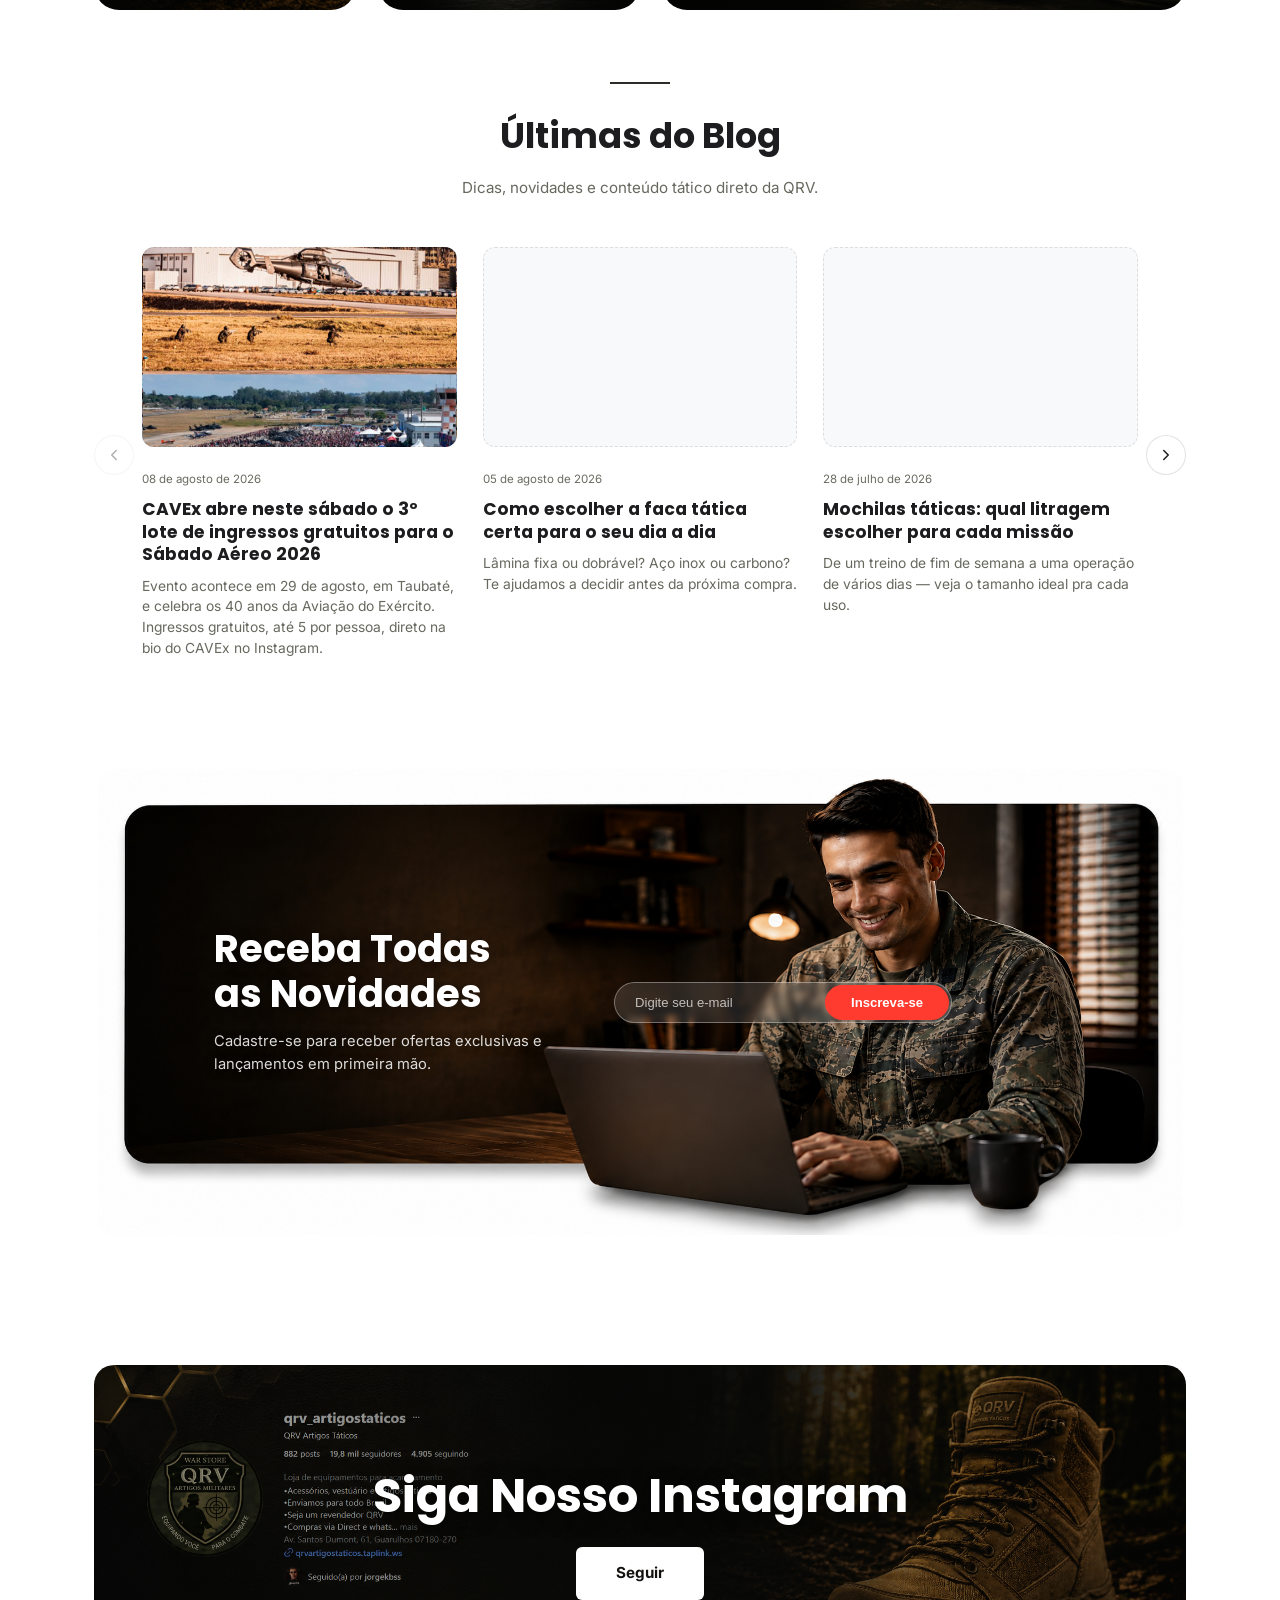
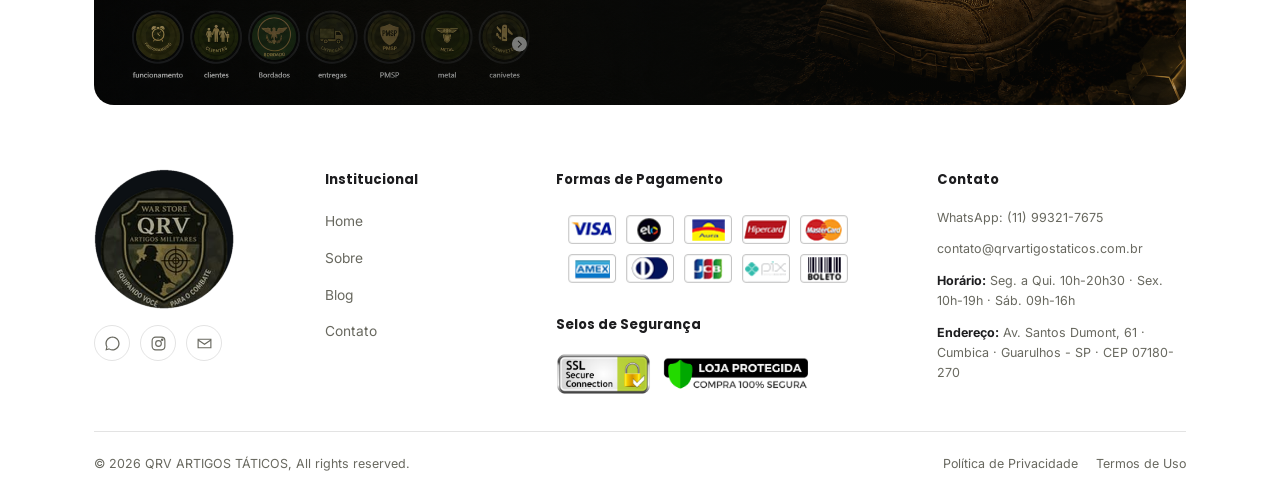
==== commit 4654ae25: "fix(sec/lgpd): fix stored XSS in admin panel, add LGPD compliance, checkout consent, and SEO meta ta" ====
--- a/index.html
+++ b/index.html
@@ -2,6 +2,7 @@
 <html lang="pt-BR">
 <head>
 <meta charset="UTF-8">
+<meta name="description" content="QRV Artigos Táticos: equipamentos e artigos táticos, fardamento militar, calçados, mochilas, facas e bordado personalizado. Envio para todo o Brasil.">
 <link rel="icon" type="image/svg+xml" href="assets/favicon.svg">
 <link rel="icon" type="image/png" sizes="32x32" href="assets/favicon-32.png">
 <link rel="icon" type="image/png" sizes="192x192" href="assets/favicon-192.png">
@@ -11,7 +12,7 @@
 <title>QRV Artigos Táticos | Equipando você para o combate</title>
 <link rel="preconnect" href="https://fonts.googleapis.com">
 <link href="https://fonts.googleapis.com/css2?family=Inter:wght@400;500;600;700;800&family=Oswald:wght@400;500;600;700&family=Poppins:wght@300;400;500;600;700;800;900&display=swap" rel="stylesheet">
-<link rel="stylesheet" href="assets/style.css?v=23">
+<link rel="stylesheet" href="assets/style.css?v=24">
 </head>
 <body>
 
@@ -330,7 +331,10 @@
       </div>
       <div class="footer-bottom">
         <span>© 2026 QRV ARTIGOS TÁTICOS, All rights reserved.</span>
-        <a href="#">Termos e políticas</a>
+        <div class="footer-legal-links">
+          <a href="politica-de-privacidade.html">Política de Privacidade</a>
+          <a href="termos-de-uso.html">Termos de Uso</a>
+        </div>
       </div>
     </div>
   </footer>
--- a/assets/style.css
+++ b/assets/style.css
@@ -962,6 +962,19 @@
 .footer-social a{width:36px;height:36px;border-radius:50%;border:1px solid var(--border);display:flex;align-items:center;justify-content:center;color:var(--text-muted);transition:.25s;}
 .footer-social a:hover{background:var(--red);color:#fff;border-color:var(--red);transform:translateY(-3px);}
 .footer-bottom{border-top:1px solid var(--border);padding-top:22px;display:flex;justify-content:space-between;flex-wrap:wrap;gap:12px;font-size:.78rem;color:var(--text-muted);}
+.footer-legal-links{display:flex;gap:18px;flex-wrap:wrap;}
+
+/* Aviso de consentimento LGPD nos formulários (Fale Conosco, Bordado,
+   Revenda, Checkout) — cor explícita em vez de herdar .field label, porque
+   esse formulário aparece tanto dentro de cards escuros (.search-panel)
+   quanto de cards claros (.checkout-section), e precisa ser legível nos
+   dois sem depender do tema. */
+.consent-row{margin:14px 0 18px;}
+.consent-check{display:flex;align-items:flex-start;gap:10px;font-size:.78rem;line-height:1.5;color:var(--text-muted);cursor:pointer;}
+.consent-check input{width:auto;flex:0 0 auto;margin-top:3px;}
+.consent-check a{color:var(--gold-light);text-decoration:underline;}
+.search-panel .consent-check{color:rgba(255,255,255,.75);}
+.search-panel .consent-check a{color:#fff;}
 .footer-bottom a{color:var(--text-muted);}
 .footer-bottom a:hover{color:var(--red);}
 
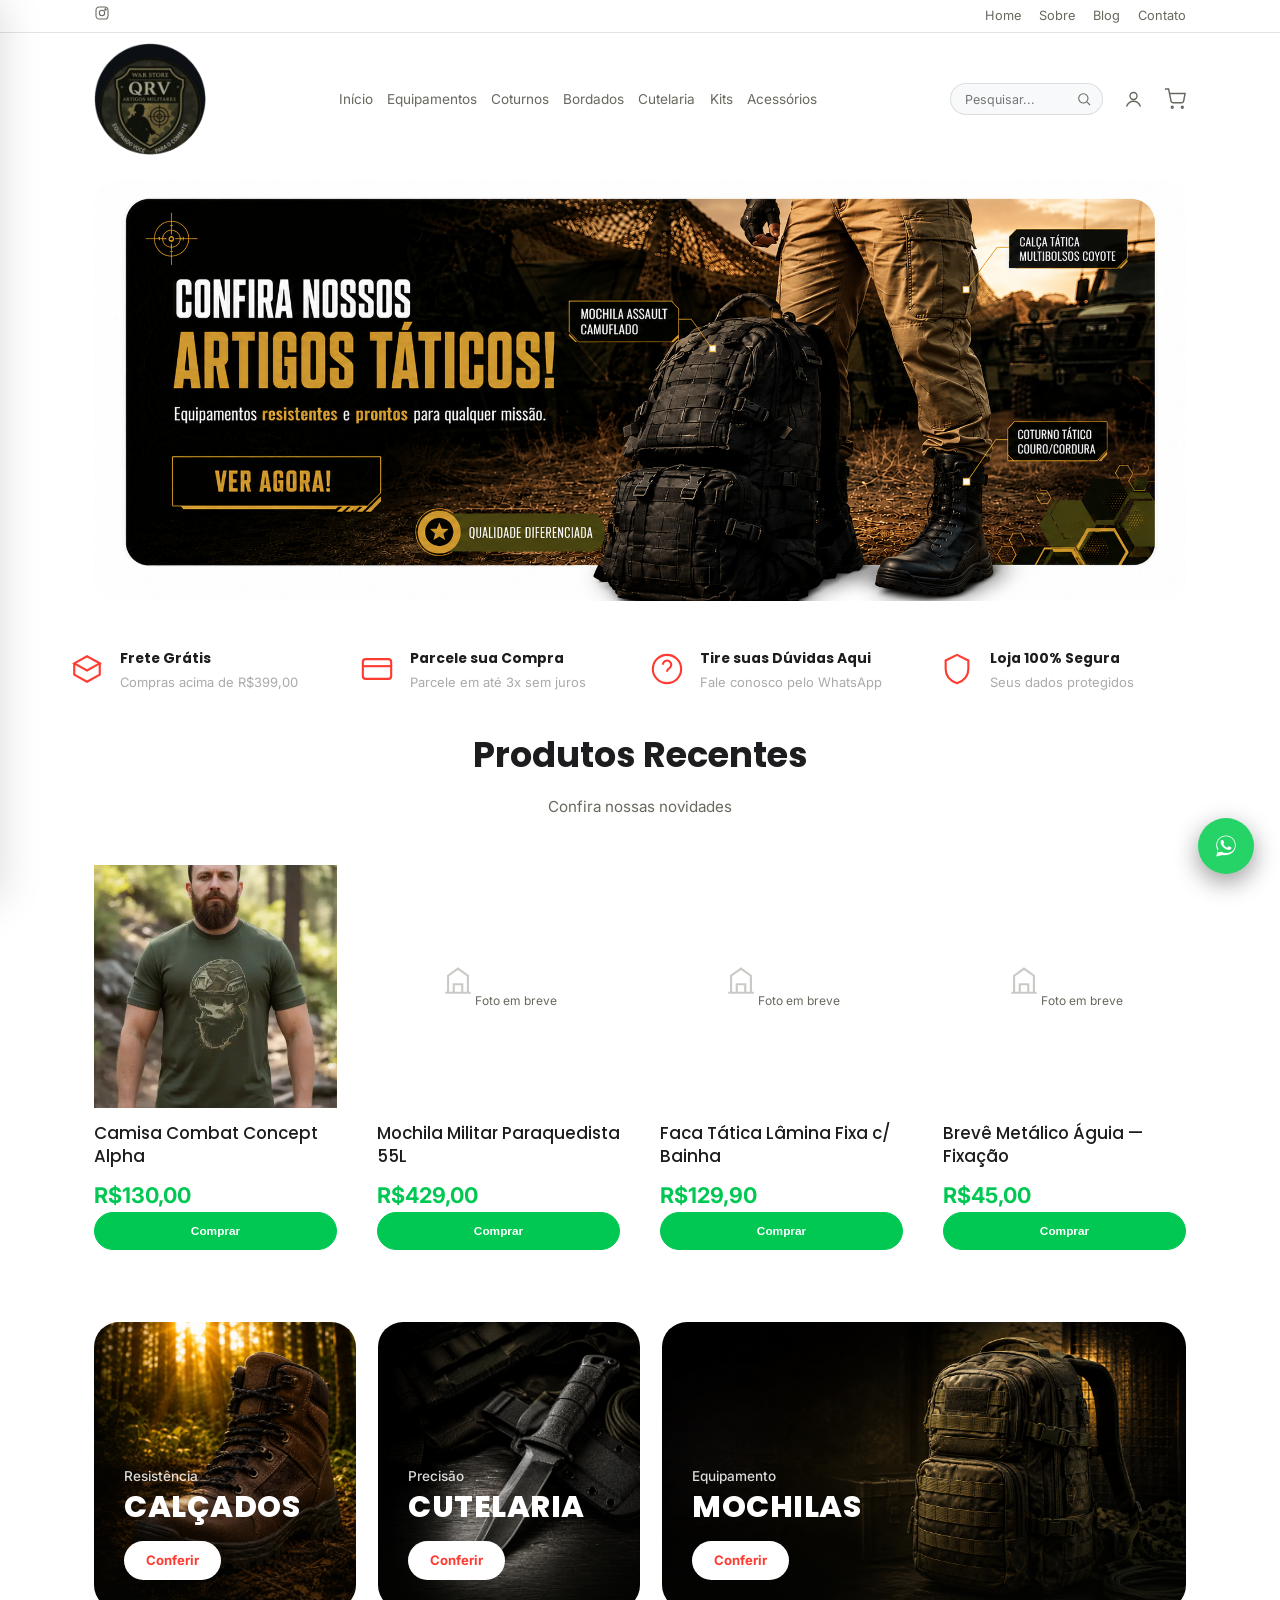
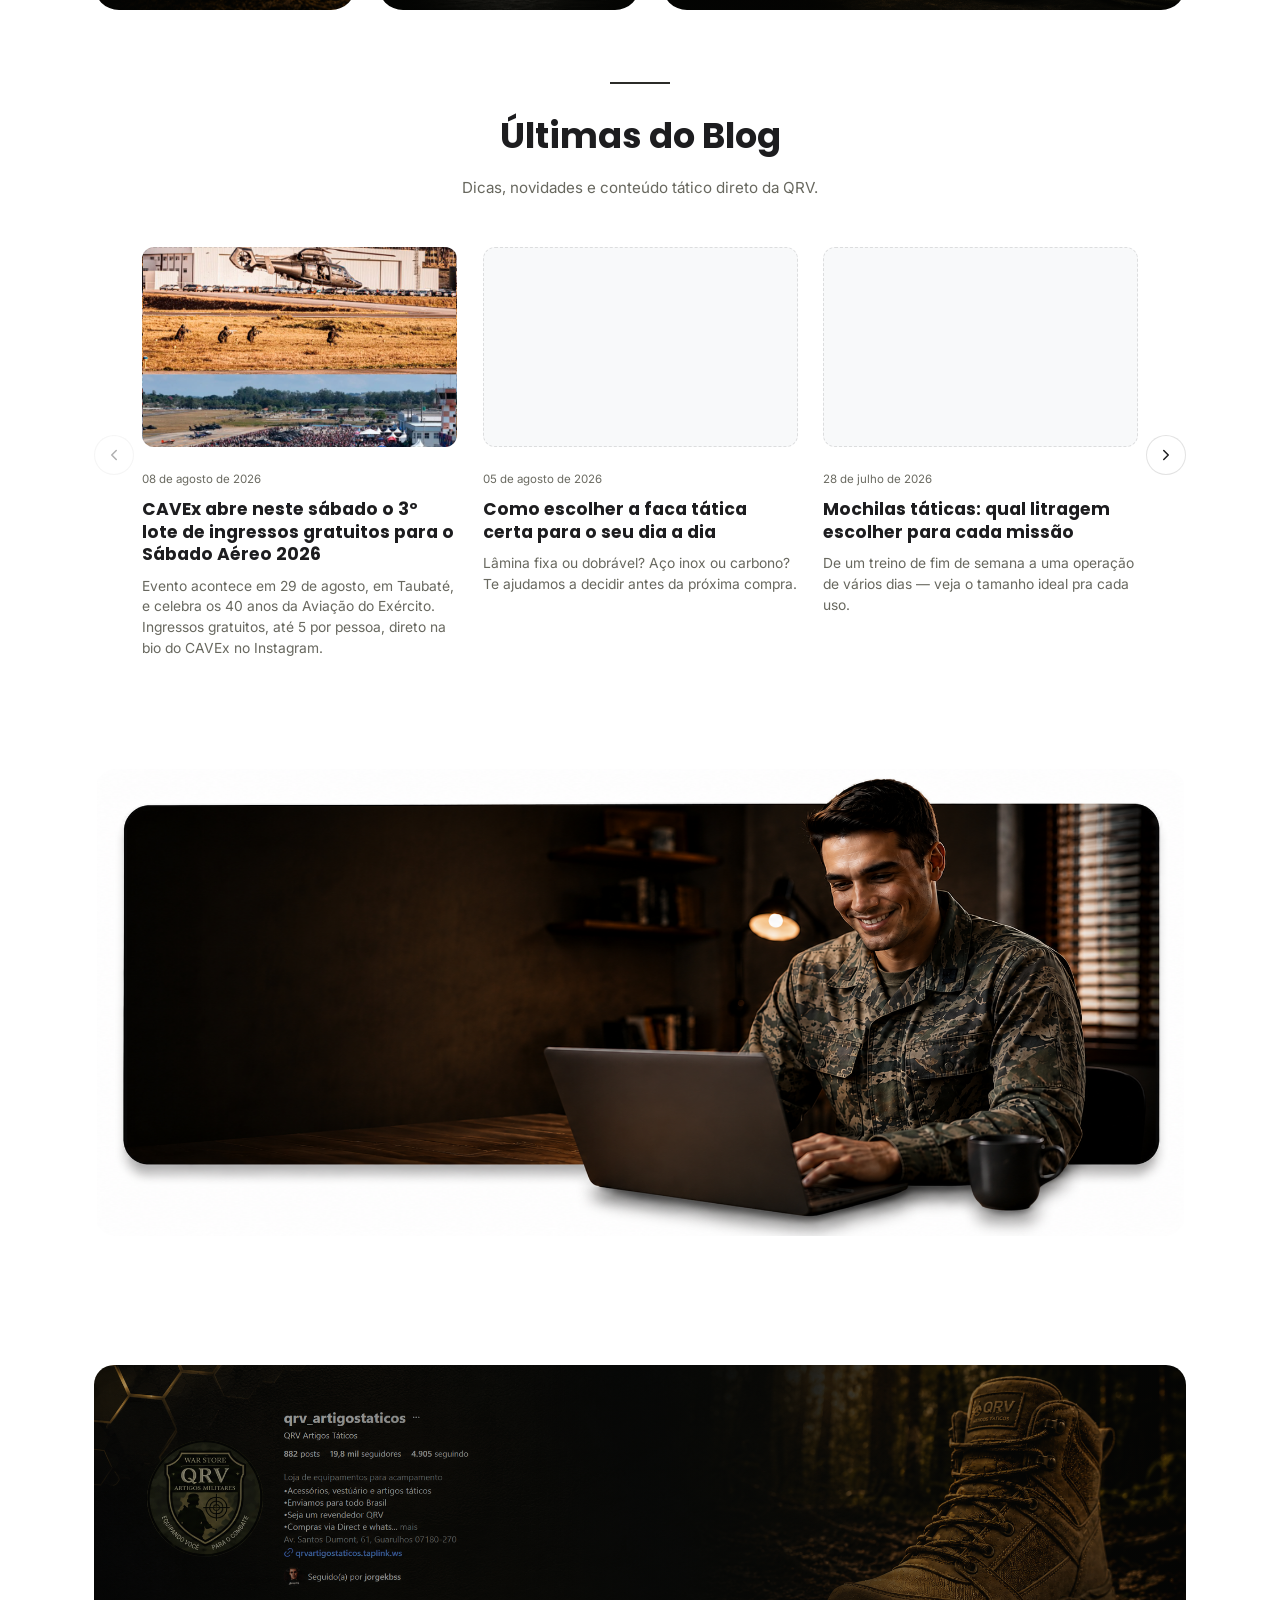
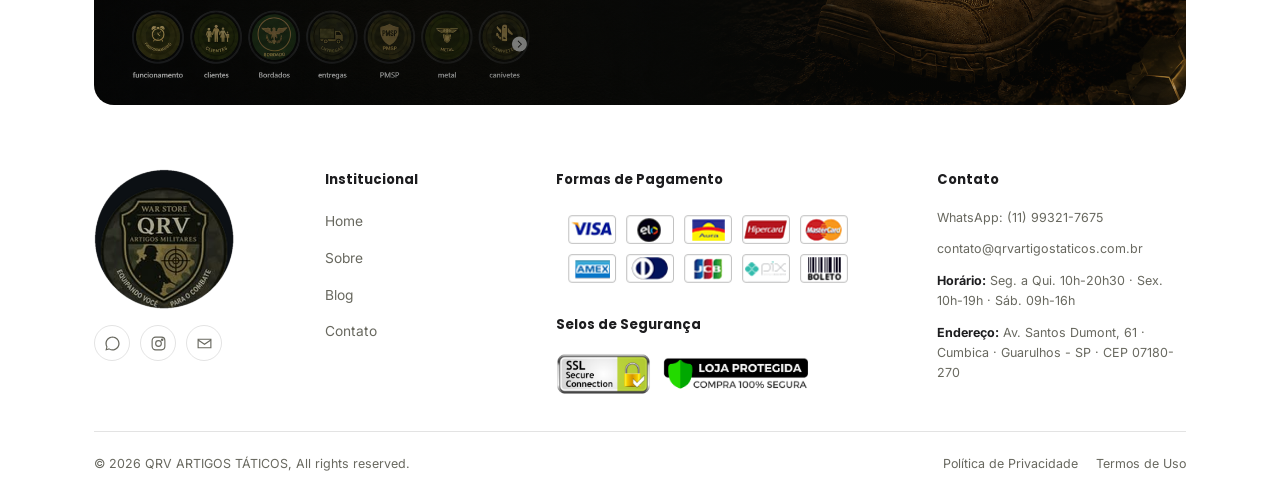
==== commit f4a227ac: "fix(final): components.js integration, lgpd compliance, and mobile image lazy loading" ====
--- a/index.html
+++ b/index.html
@@ -12,77 +12,11 @@
 <title>QRV Artigos Táticos | Equipando você para o combate</title>
 <link rel="preconnect" href="https://fonts.googleapis.com">
 <link href="https://fonts.googleapis.com/css2?family=Inter:wght@400;500;600;700;800&family=Oswald:wght@400;500;600;700&family=Poppins:wght@300;400;500;600;700;800;900&display=swap" rel="stylesheet">
-<link rel="stylesheet" href="assets/style.css?v=24">
+<link rel="stylesheet" href="assets/style.css?v=25">
 </head>
 <body>
 
-  <div class="topbar">
-    <div class="container">
-      <div class="left">
-        <a href="https://instagram.com/qrv_artigostaticos" target="_blank" rel="noopener" aria-label="Instagram">
-          <svg viewBox="0 0 24 24" fill="none" stroke="currentColor" stroke-width="1.6" width="16" height="16"><rect x="3" y="3" width="18" height="18" rx="5"/><circle cx="12" cy="12" r="4"/><circle cx="17.2" cy="6.8" r="1"/></svg>
-        </a>
-      </div>
-      <div class="right">
-        <a href="index.html">Home</a>
-        <a href="quem-somos.html">Sobre</a>
-        <a href="index.html#blog">Blog</a>
-        <a href="contato.html">Contato</a>
-      </div>
-    </div>
-  </div>
-
-  <header class="main">
-    <div class="container">
-      <div class="header-left">
-        <button class="menu-toggle" id="menuToggle" aria-label="Abrir menu"><span></span><span></span><span></span></button>
-        <a href="index.html" class="mini-logo"><img src="assets/logo.png" alt="QRV Artigos Táticos"></a>
-      </div>
-      <nav class="primary categories-nav inline-cats">
-        <ul>
-          <li><a href="index.html">Início</a></li>
-          <li><a href="produtos.html?categoria=vestuario">Equipamentos</a></li>
-          <li><a href="produtos.html?categoria=calcados">Coturnos</a></li>
-          <li><a href="bordados.html">Bordados</a></li>
-          <li><a href="produtos.html?categoria=facas">Cutelaria</a></li>
-          <li><a href="produtos.html?categoria=kits">Kits</a></li>
-          <li><a href="produtos.html?categoria=acessorios">Acessórios</a></li>
-        </ul>
-      </nav>
-      <div class="header-actions">
-        <form class="header-search-box" id="headerSearchBox" action="produtos.html" method="get">
-          <input type="text" name="busca" placeholder="Pesquisar..." aria-label="Pesquisar produtos">
-          <button type="submit" aria-label="Buscar"><svg viewBox="0 0 24 24" fill="none" stroke="currentColor" stroke-width="1.6" width="16" height="16"><circle cx="11" cy="11" r="7"/><path d="M21 21l-4.3-4.3"/></svg></button>
-        </form>
-        <a href="contato.html" class="account-link" aria-label="Minha conta / Fale conosco">
-          <svg viewBox="0 0 24 24" fill="none" stroke="currentColor" stroke-width="1.6" width="21" height="21"><circle cx="12" cy="8" r="4"/><path d="M4 20c1.6-4 5-6 8-6s6.4 2 8 6"/></svg>
-        </a>
-        <a href="cart.html" class="cart-link" aria-label="Carrinho de compras">
-          <svg viewBox="0 0 24 24" fill="none" stroke="currentColor" stroke-width="1.6" width="22" height="22"><circle cx="9" cy="21" r="1"/><circle cx="20" cy="21" r="1"/><path d="M1 1h4l2.68 13.39a2 2 0 0 0 2 1.61h9.72a2 2 0 0 0 2-1.61L23 6H6"/></svg>
-          <span class="cart-count" id="cartCount">0</span>
-        </a>
-      </div>
-    </div>
-  </header>
-
-  <!-- Drawer de menu mobile -->
-  <div class="drawer-overlay" id="drawerOverlay"></div>
-  <div class="mobile-drawer" id="mobileDrawer">
-    <button class="drawer-close" id="drawerClose" aria-label="Fechar menu">&times;</button>
-    <nav class="drawer-nav">
-      <a href="produtos.html">Todos os Produtos</a>
-      <a href="produtos.html?categoria=acessorios">Acessórios</a>
-      <a href="produtos.html?categoria=calcados">Calçados</a>
-      <a href="produtos.html?categoria=facas">Cutelaria</a>
-      <a href="produtos.html?categoria=mochilas">Mochilas</a>
-      <a href="produtos.html?categoria=protecao">Munição</a>
-      <a href="produtos.html?categoria=vestuario">Vestuário</a>
-      <a href="bordados.html">Bordados</a>
-      <a href="revendedor.html">Seja Revendedor</a>
-      <a href="quem-somos.html">Quem Somos</a>
-      <a href="contato.html">Fale Conosco</a>
-    </nav>
-  </div>
+<div id="site-header"></div>
 
   <!-- Banner promocional / carrossel automático -->
   <section class="promo-banner">
@@ -288,61 +222,9 @@
     </div>
   </section>
 
-  <footer id="contato">
-    <div class="container">
-      <div class="footer-grid footer-grid-4">
-        <div class="footer-about">
-          <a href="index.html" class="footer-logo-slot"><img src="assets/logo.png" alt="QRV Artigos Táticos" onerror="this.parentElement.innerHTML='<span class=logo>QRV <span>ARTIGOS</span> TÁTICOS</span>';"></a>
-          <div class="footer-social">
-            <a href="https://wa.me/5511993217675" target="_blank" rel="noopener" aria-label="WhatsApp"><svg viewBox="0 0 24 24" fill="currentColor" width="17" height="17"><path d="M12.02 2C6.5 2 2 6.48 2 12c0 1.77.46 3.45 1.28 4.9L2 22l5.25-1.38A9.96 9.96 0 0 0 12.02 22C17.52 22 22 17.52 22 12S17.52 2 12.02 2zm0 18.2c-1.6 0-3.13-.43-4.46-1.24l-.32-.19-3.13.82.84-3.05-.2-.31A8.17 8.17 0 0 1 3.8 12c0-4.54 3.7-8.2 8.22-8.2 4.53 0 8.2 3.66 8.2 8.2 0 4.53-3.68 8.2-8.2 8.2z"/></svg></a>
-            <a href="https://instagram.com/qrv_artigostaticos" target="_blank" rel="noopener" aria-label="Instagram"><svg viewBox="0 0 24 24" fill="none" stroke="currentColor" stroke-width="1.6" width="17" height="17"><rect x="3" y="3" width="18" height="18" rx="5"/><circle cx="12" cy="12" r="4"/><circle cx="17.2" cy="6.8" r="1"/></svg></a>
-            <a href="mailto:contato@qrvartigostaticos.com.br" aria-label="E-mail"><svg viewBox="0 0 24 24" fill="none" stroke="currentColor" stroke-width="1.6" width="17" height="17"><path d="M3 6h18v12H3z"/><path d="M3 7l9 6 9-6"/></svg></a>
-          </div>
-        </div>
-        <div>
-          <h4>Institucional</h4>
-          <ul>
-            <li><a href="index.html">Home</a></li>
-            <li><a href="quem-somos.html">Sobre</a></li>
-            <li><a href="index.html#blog">Blog</a></li>
-            <li><a href="contato.html">Contato</a></li>
-          </ul>
-        </div>
-        <div>
-          <h4>Formas de Pagamento</h4>
-          <div class="payment-icons">
-            <img src="assets/pagamento-bandeiras.png" alt="Formas de pagamento aceitas: Visa, Elo, Aura, Hipercard, Mastercard, Amex, Diners Club, JCB, Pix e Boleto">
-          </div>
-          <h4 style="margin-top:22px;">Selos de Segurança</h4>
-          <div class="security-badges">
-            <img src="assets/selo-ssl.png" alt="Selo SSL Secure Connection" class="sec-badge-img">
-            <img src="assets/selo-loja-protegida.png" alt="Selo Loja Protegida - Compra 100% Segura" class="sec-badge-img">
-          </div>
-        </div>
-        <div>
-          <h4>Contato</h4>
-          <ul class="contact-details">
-            <li><a href="https://wa.me/5511993217675" target="_blank" rel="noopener">WhatsApp: (11) 99321-7675</a></li>
-            <li><a href="mailto:contato@qrvartigostaticos.com.br">contato@qrvartigostaticos.com.br</a></li>
-          </ul>
-          <p class="footer-contact-info"><strong>Horário:</strong> Seg. a Qui. 10h-20h30 · Sex. 10h-19h · Sáb. 09h-16h</p>
-          <p class="footer-contact-info"><strong>Endereço:</strong> Av. Santos Dumont, 61 · Cumbica · Guarulhos - SP · CEP 07180-270</p>
-        </div>
-      </div>
-      <div class="footer-bottom">
-        <span>© 2026 QRV ARTIGOS TÁTICOS, All rights reserved.</span>
-        <div class="footer-legal-links">
-          <a href="politica-de-privacidade.html">Política de Privacidade</a>
-          <a href="termos-de-uso.html">Termos de Uso</a>
-        </div>
-      </div>
-    </div>
-  </footer>
-
-  <a href="https://wa.me/5511993217675" target="_blank" rel="noopener" class="whatsapp-float" aria-label="WhatsApp">
-    <svg viewBox="0 0 32 32" width="26" height="26" fill="#fff"><path d="M16.02 3C9.4 3 4 8.38 4 15c0 2.36.7 4.55 1.9 6.4L4 29l7.8-1.85A11.9 11.9 0 0 0 16.02 27C22.65 27 28 21.62 28 15S22.65 3 16.02 3zm0 21.7c-1.98 0-3.83-.55-5.4-1.5l-.39-.23-4.63 1.1 1.1-4.5-.25-.4A9.63 9.63 0 0 1 5 15c0-6.07 5-11 11.02-11S27 8.93 27 15s-4.98 9.7-10.98 9.7zm5.98-7.3c-.33-.16-1.94-.96-2.24-1.07-.3-.11-.52-.16-.74.16-.22.33-.85 1.07-1.04 1.29-.19.22-.38.24-.71.08-.33-.16-1.4-.51-2.66-1.63-.98-.87-1.65-1.95-1.84-2.27-.19-.33-.02-.5.14-.66.15-.15.33-.38.5-.57.16-.19.22-.33.33-.55.11-.22.05-.41-.03-.57-.08-.16-.74-1.78-1.01-2.44-.27-.64-.54-.55-.74-.56h-.63c-.22 0-.57.08-.87.41-.3.33-1.14 1.11-1.14 2.71 0 1.6 1.17 3.15 1.33 3.37.16.22 2.3 3.51 5.57 4.92.78.34 1.38.54 1.86.69.78.25 1.49.21 2.05.13.63-.1 1.94-.79 2.21-1.56.27-.77.27-1.43.19-1.56-.08-.14-.3-.22-.63-.38z"/></svg>
-  </a>
-
+<div id="site-footer"></div>
+
+<script src="assets/components.js"></script>
 <script src="assets/site.js"></script>
 <script type="module" src="assets/chatbot.js"></script><script type="module" src="assets/cart.js"></script>
 <script>
--- a/assets/style.css
+++ b/assets/style.css
@@ -579,6 +579,14 @@
 .mosaic-tile{
   position:relative;height:288px;border-radius:25px;overflow:hidden;
   display:flex;align-items:flex-end;
+  /* content-visibility:auto pula o trabalho de layout/pintura (e adia o
+     download do background-image) enquanto o card estiver fora da tela —
+     esses 3 cards ficam abaixo da primeira dobra na Home, então isso tira
+     peso do carregamento inicial sem precisar de loading="lazy" (que não
+     existe para imagens de fundo via CSS, só para <img>). A altura já é
+     fixa (288px/220px no mobile), então não há risco de a página "pular"
+     quando o card entra na tela. */
+  content-visibility:auto;contain-intrinsic-size:288px;
   /* Sombreado bem leve, só embaixo, o suficiente pra ler o texto branco —
      as artes novas já são escuras por conta própria, não precisa mais do
      filtro escuro cobrindo a imagem inteira. */
@@ -627,6 +635,7 @@
 .blog-card-photo{
   display:block;height:200px;border-radius:12px;background-size:cover;background-position:center;
   margin-bottom:18px;border:1px dashed var(--border);background-color:var(--bg-alt);
+  content-visibility:auto;contain-intrinsic-size:200px;
 }
 .blog-card-date{font-size:.72rem;color:var(--gold-light);}
 .blog-card-body h3{font-size:1.08rem;font-weight:700;margin:8px 0 10px;line-height:1.3;}
@@ -656,6 +665,7 @@
   background-size:contain;
   aspect-ratio:2.34/1;
   gap:40px;flex-wrap:wrap;
+  content-visibility:auto;contain-intrinsic-size:auto 400px;
 }
 .newsletter-card-text{max-width:420px;padding-left:60px;}
 .newsletter-card-text h3{font-size:clamp(1.7rem,3.4vw,2.4rem);color:#fff;line-height:1.15;margin-bottom:14px;font-weight:700;text-shadow:0 2px 14px rgba(0,0,0,.5);}
@@ -715,6 +725,7 @@
   border-radius:20px;
   display:flex;align-items:center;
   background:linear-gradient(100deg, rgba(11,12,9,.35) 0%, rgba(11,12,9,.6) 55%, rgba(11,12,9,.35) 100%), url('banner-instagram-composto.png') center/cover no-repeat;
+  content-visibility:auto;contain-intrinsic-size:auto 340px;
 }
 .instagram-cta-overlay{
   position:relative;z-index:2;width:100%;text-align:center;padding:32px 24px;
